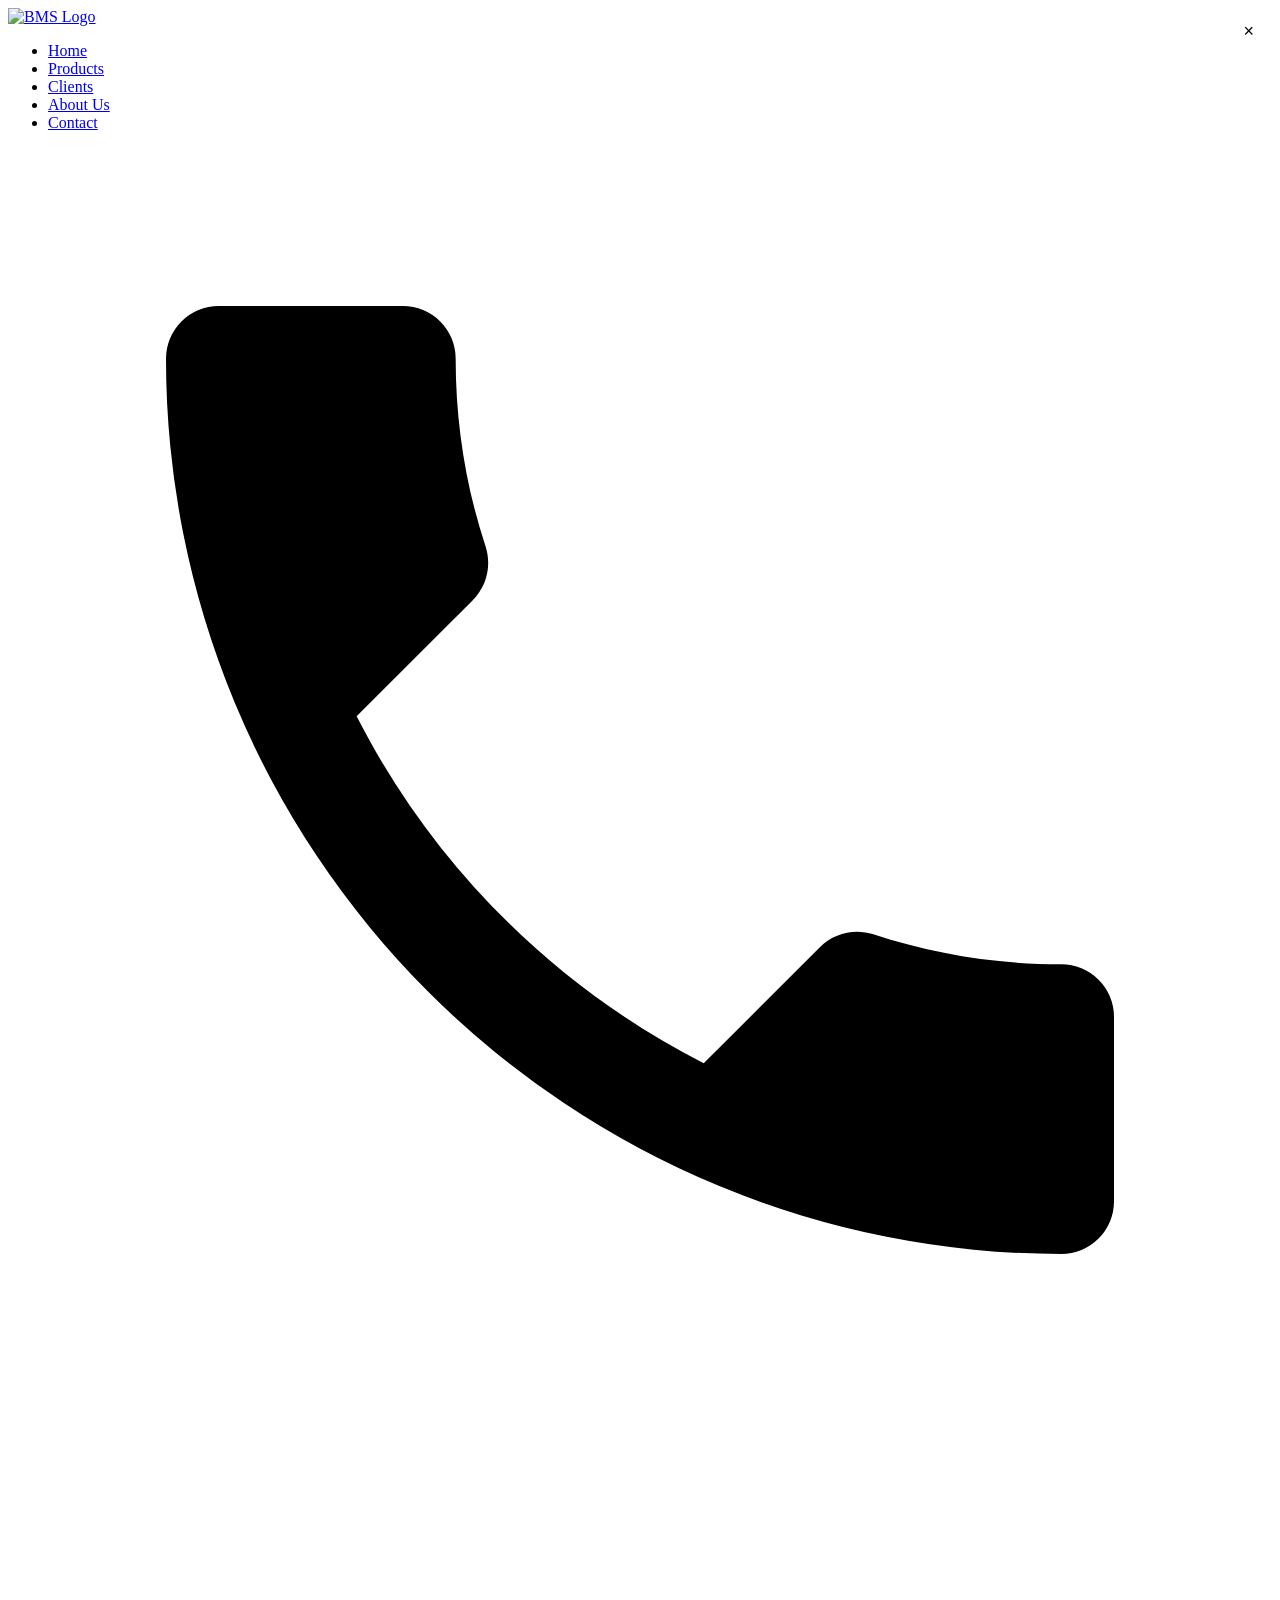
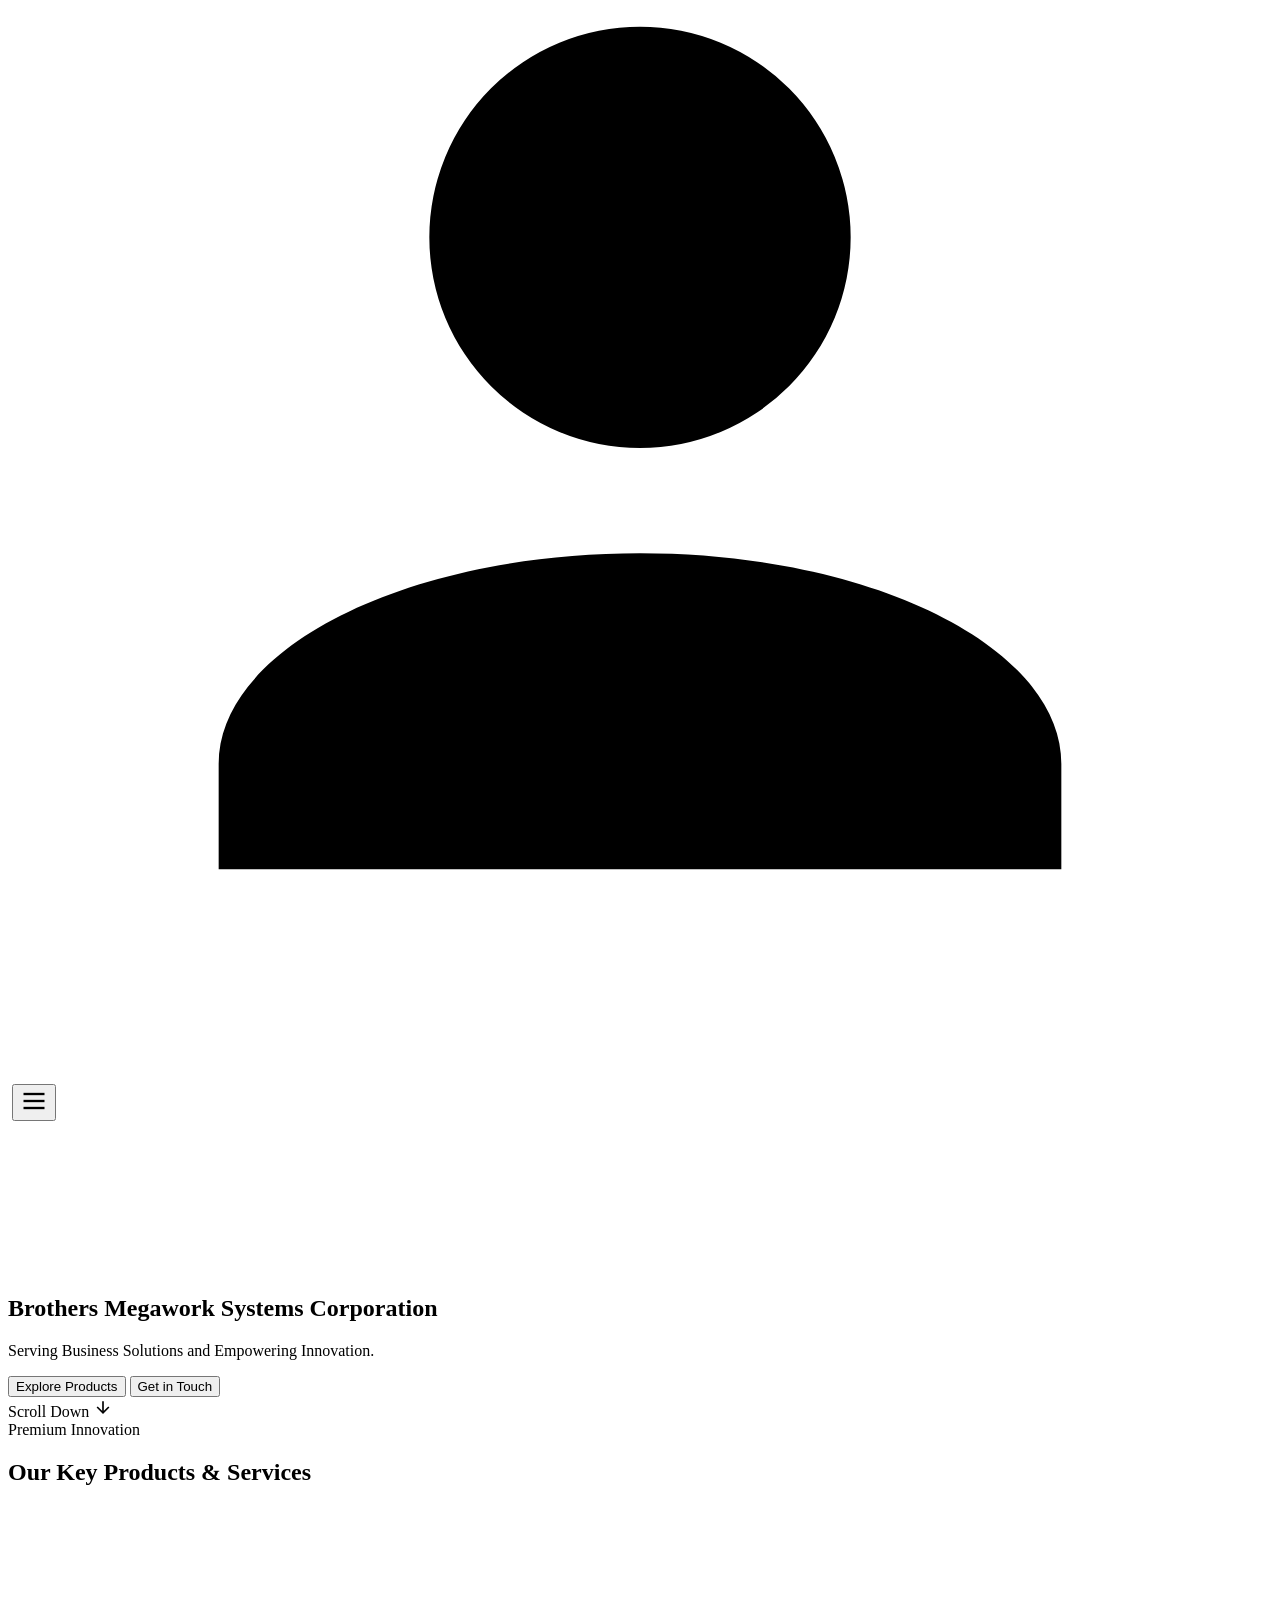
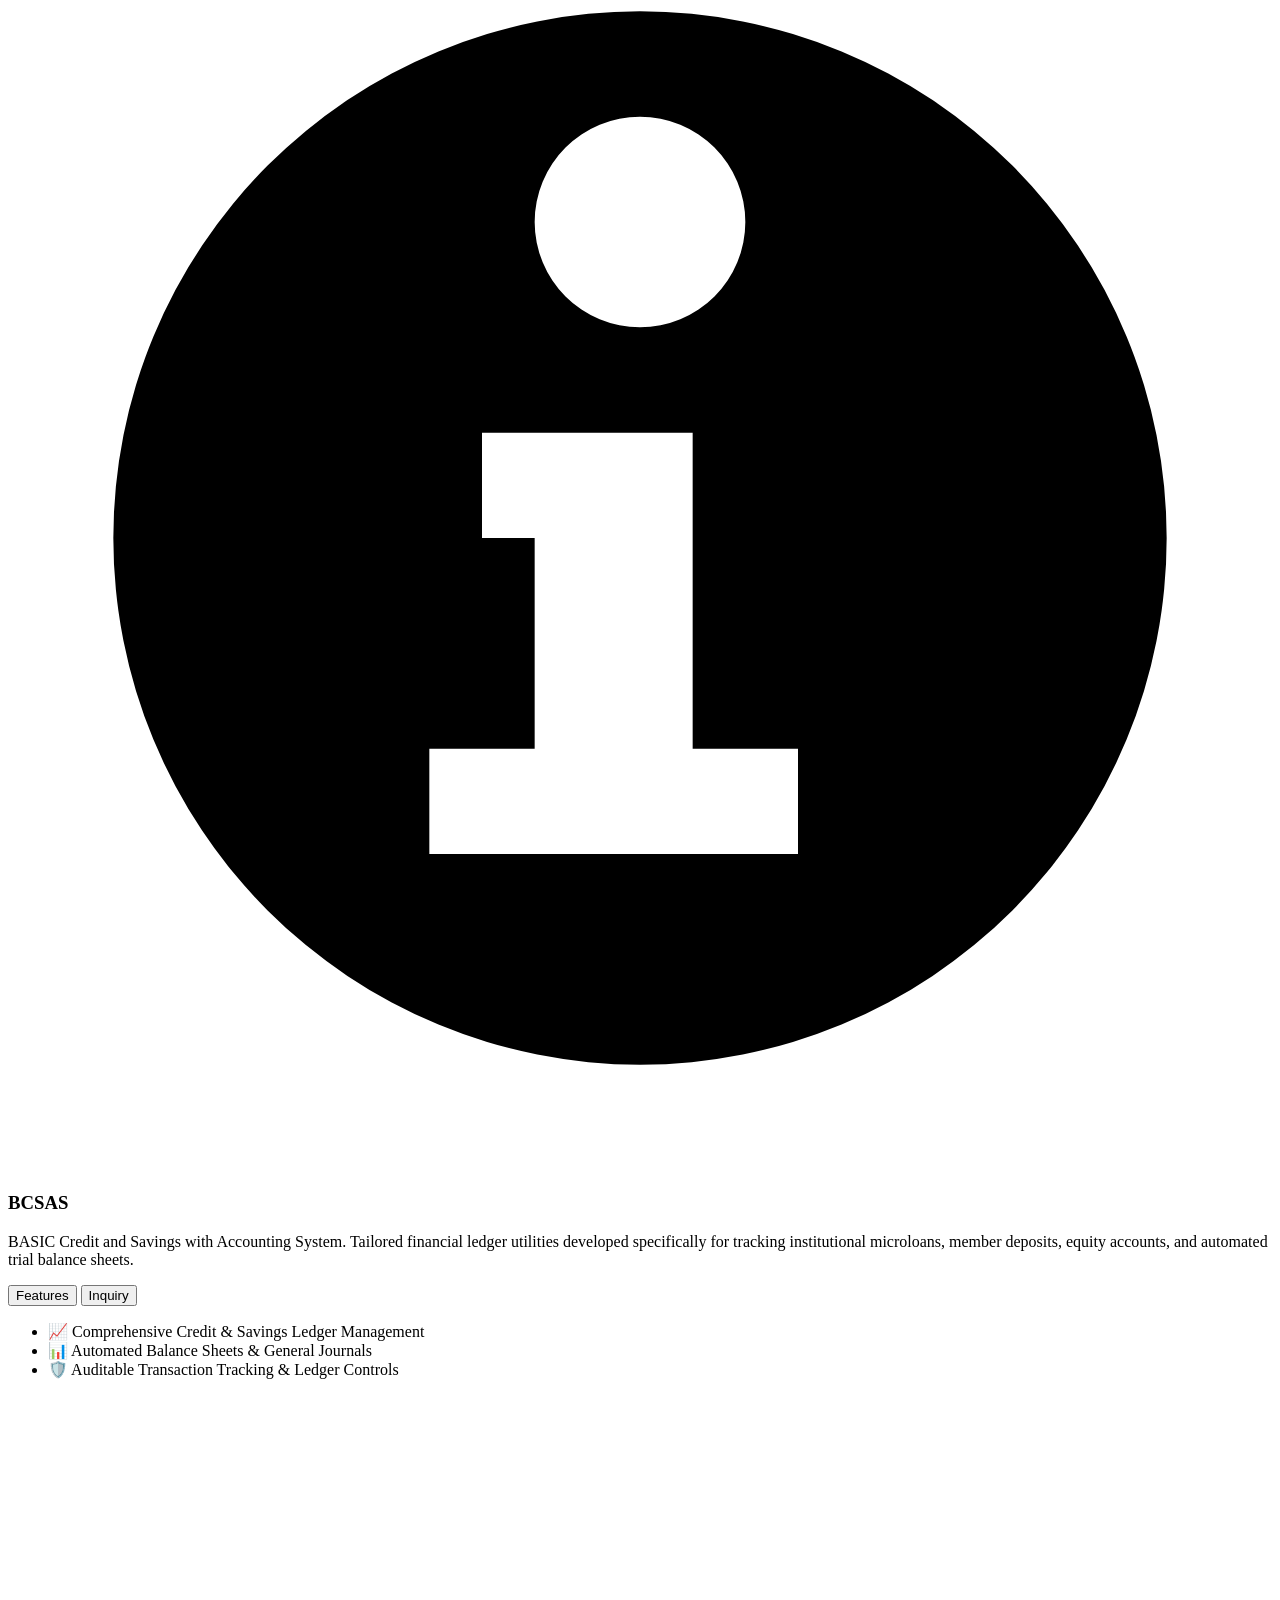
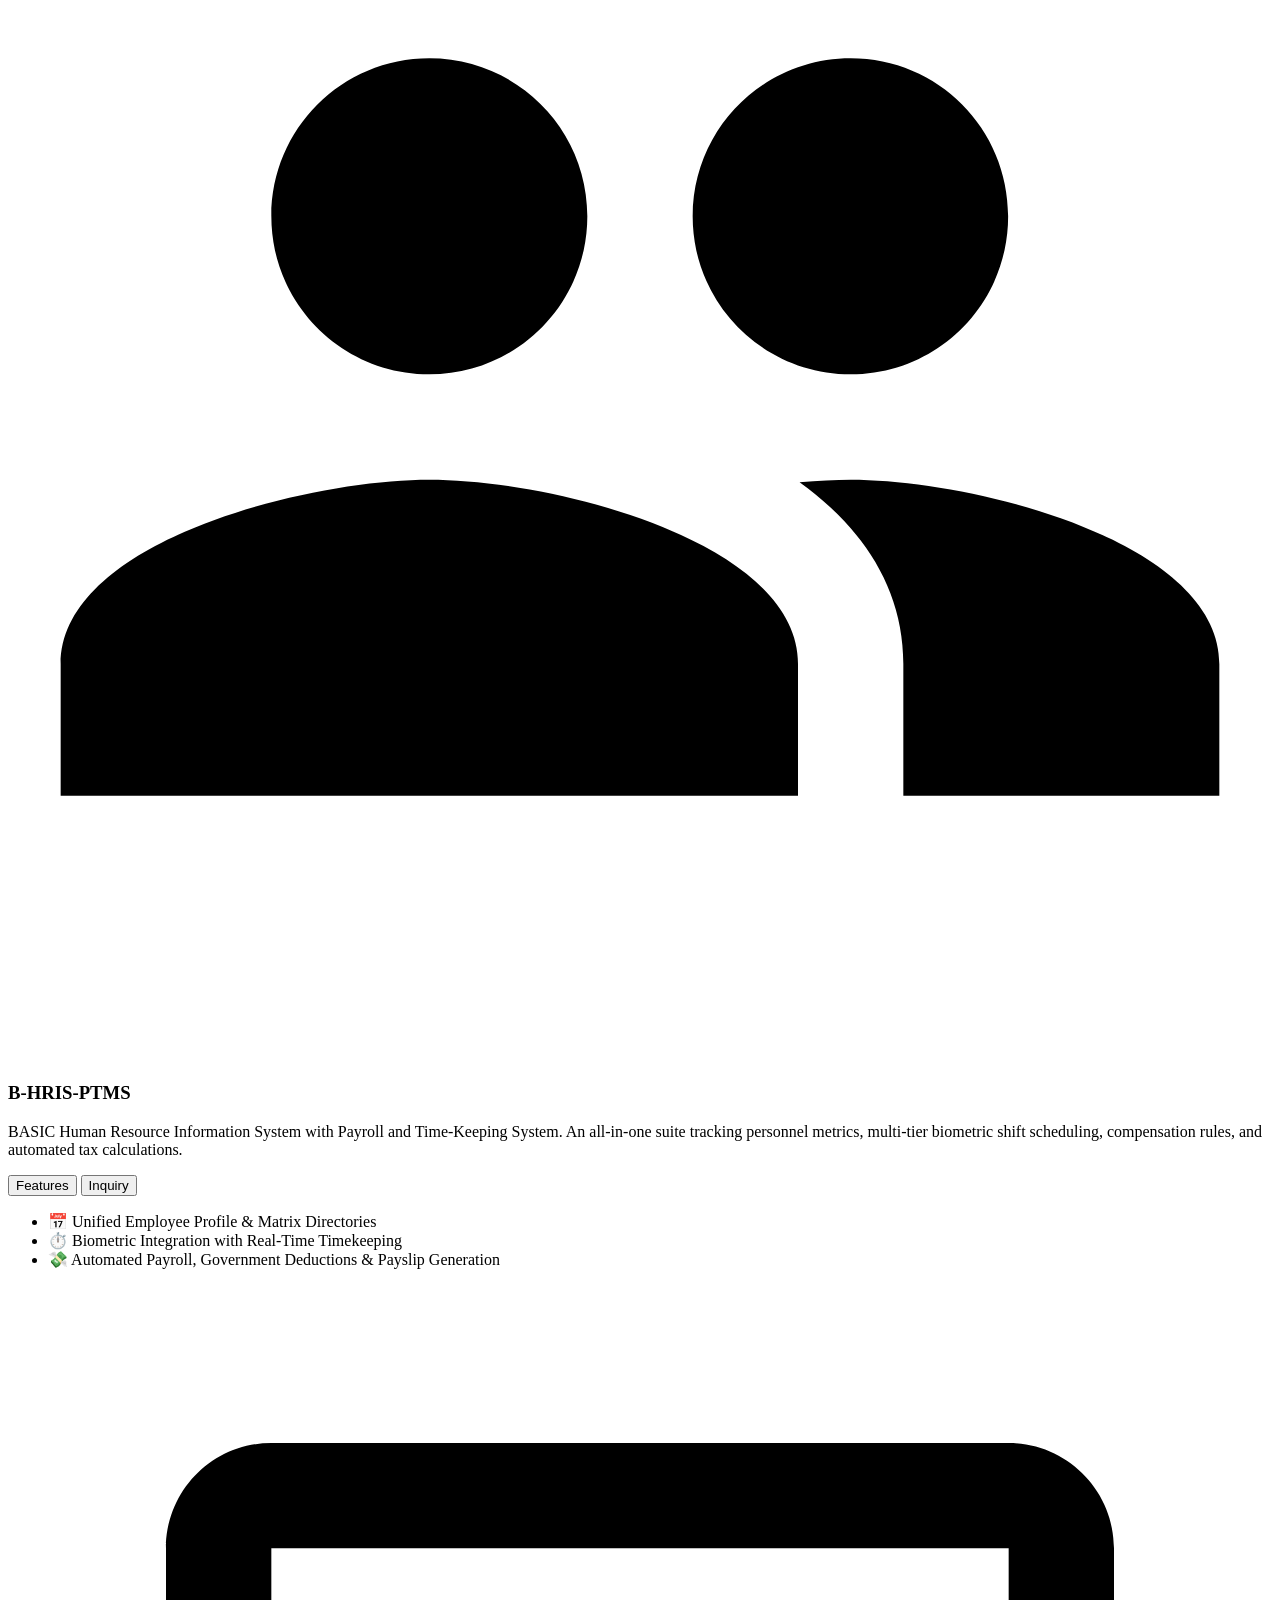
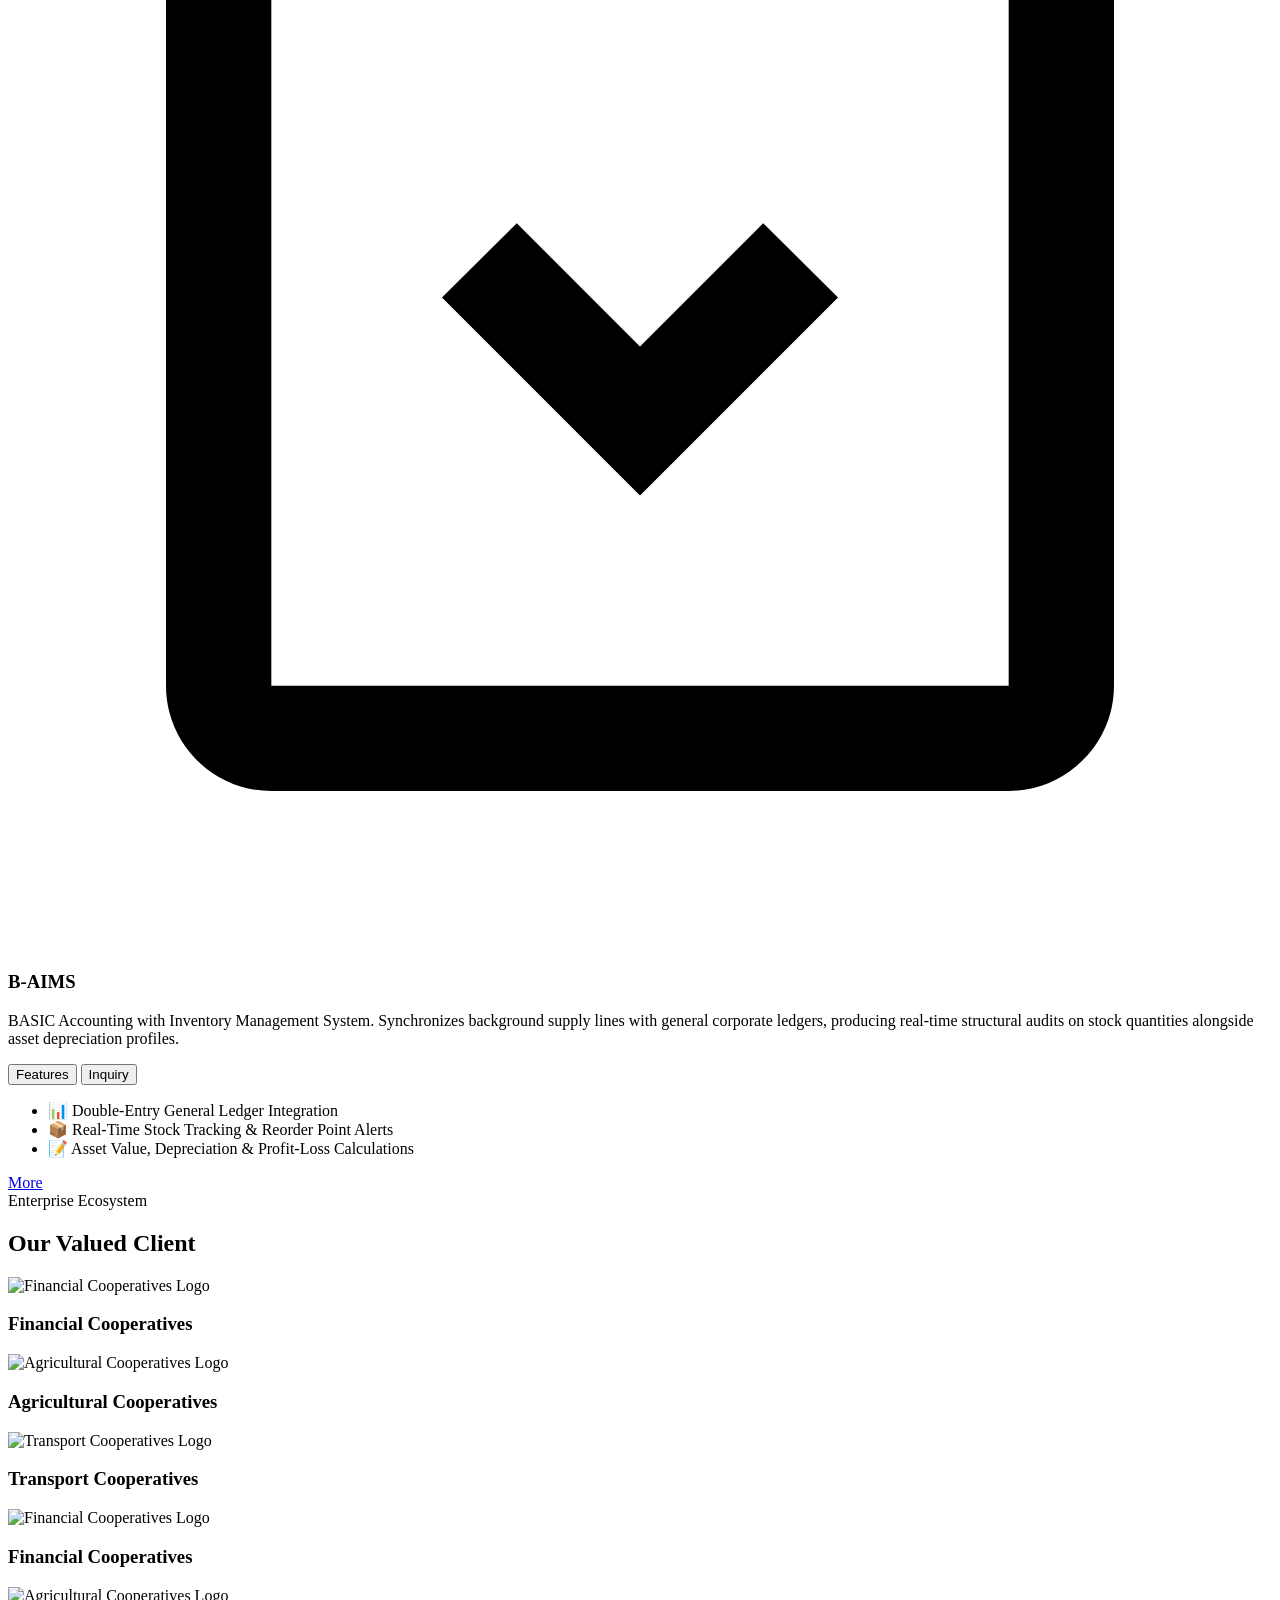
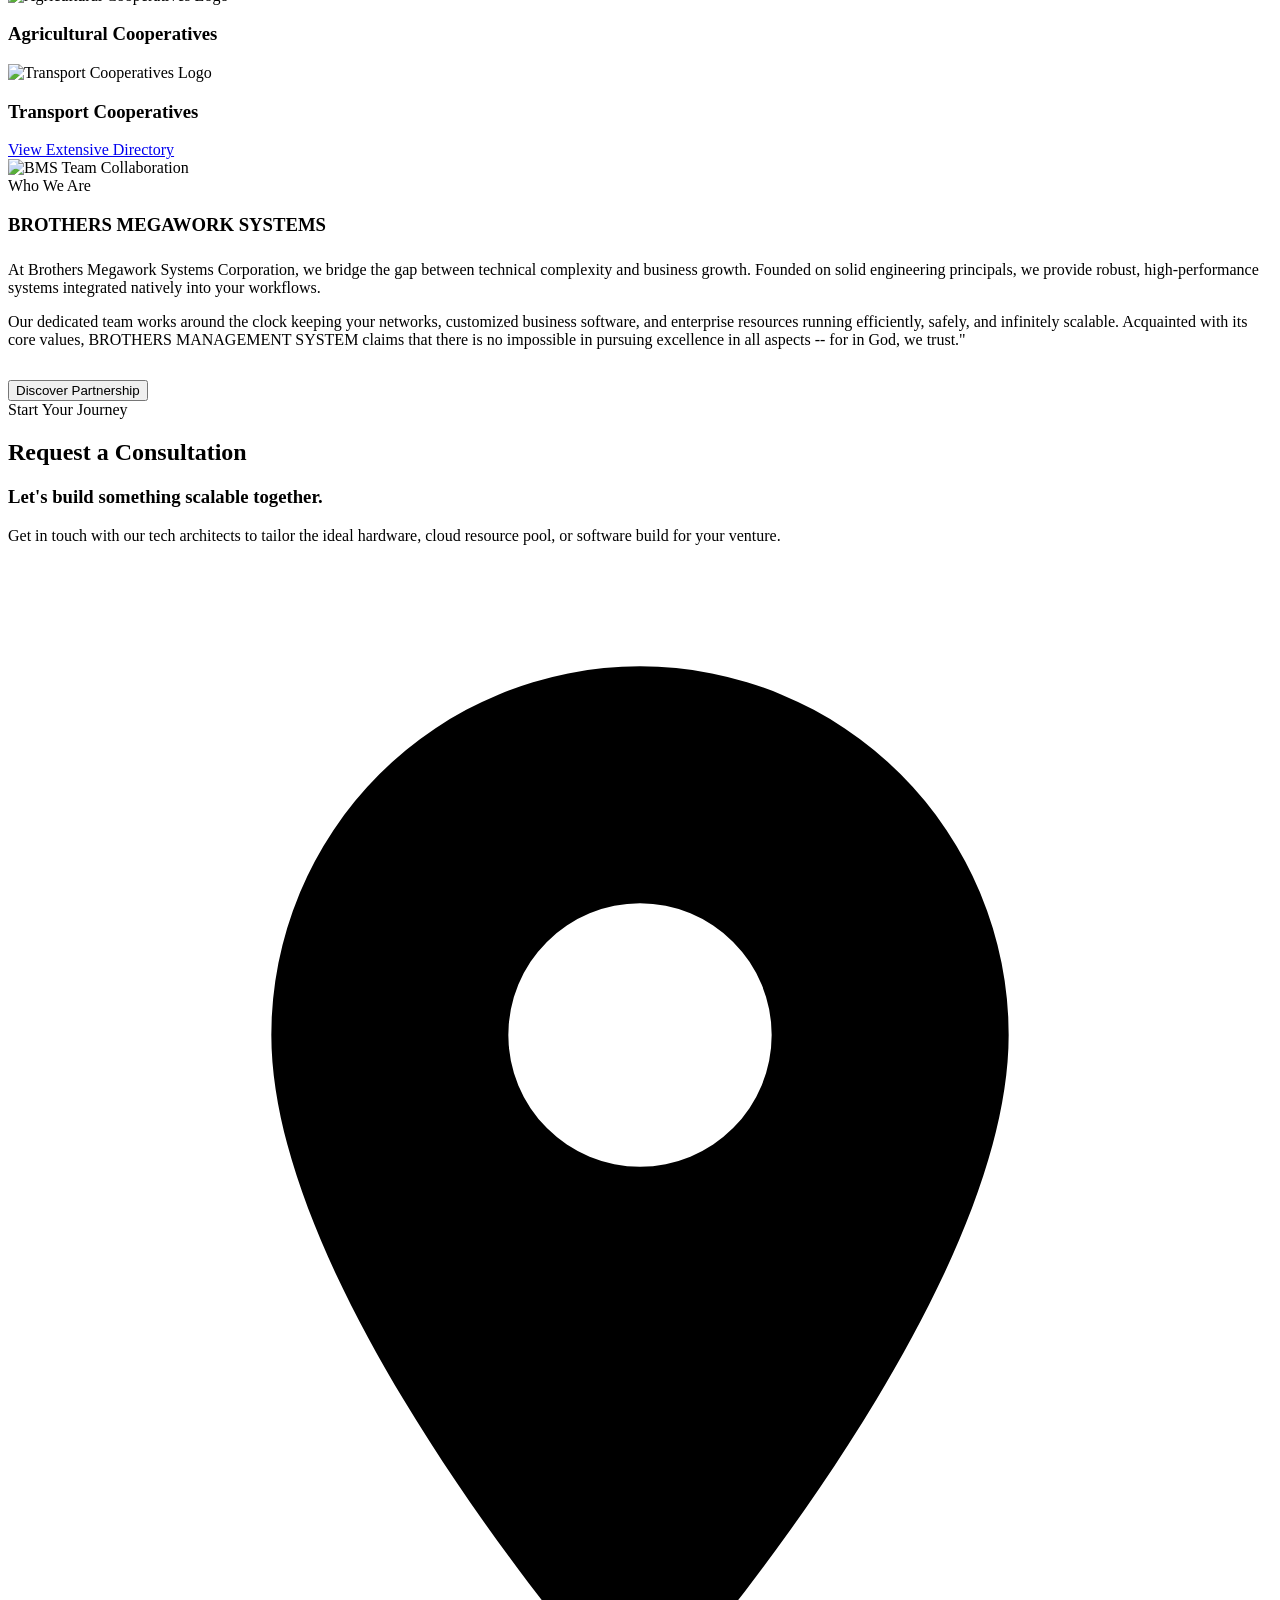
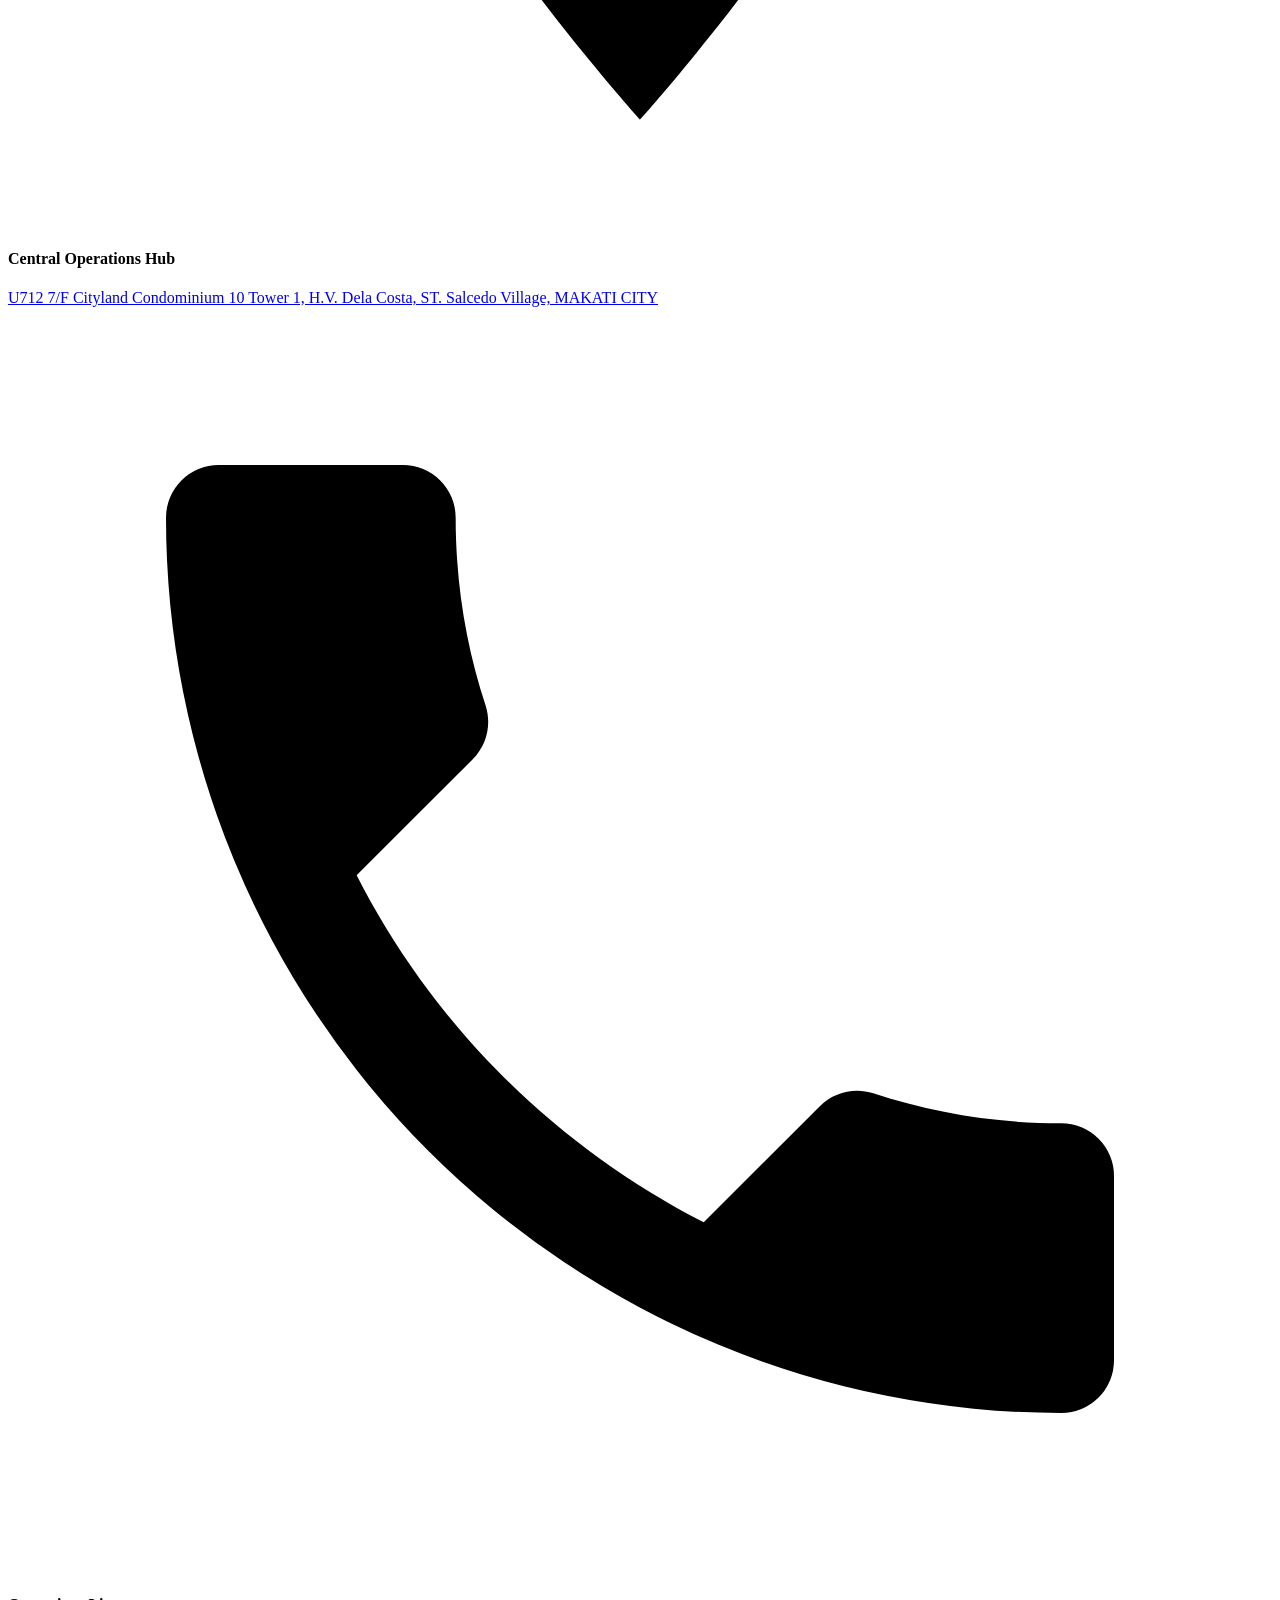
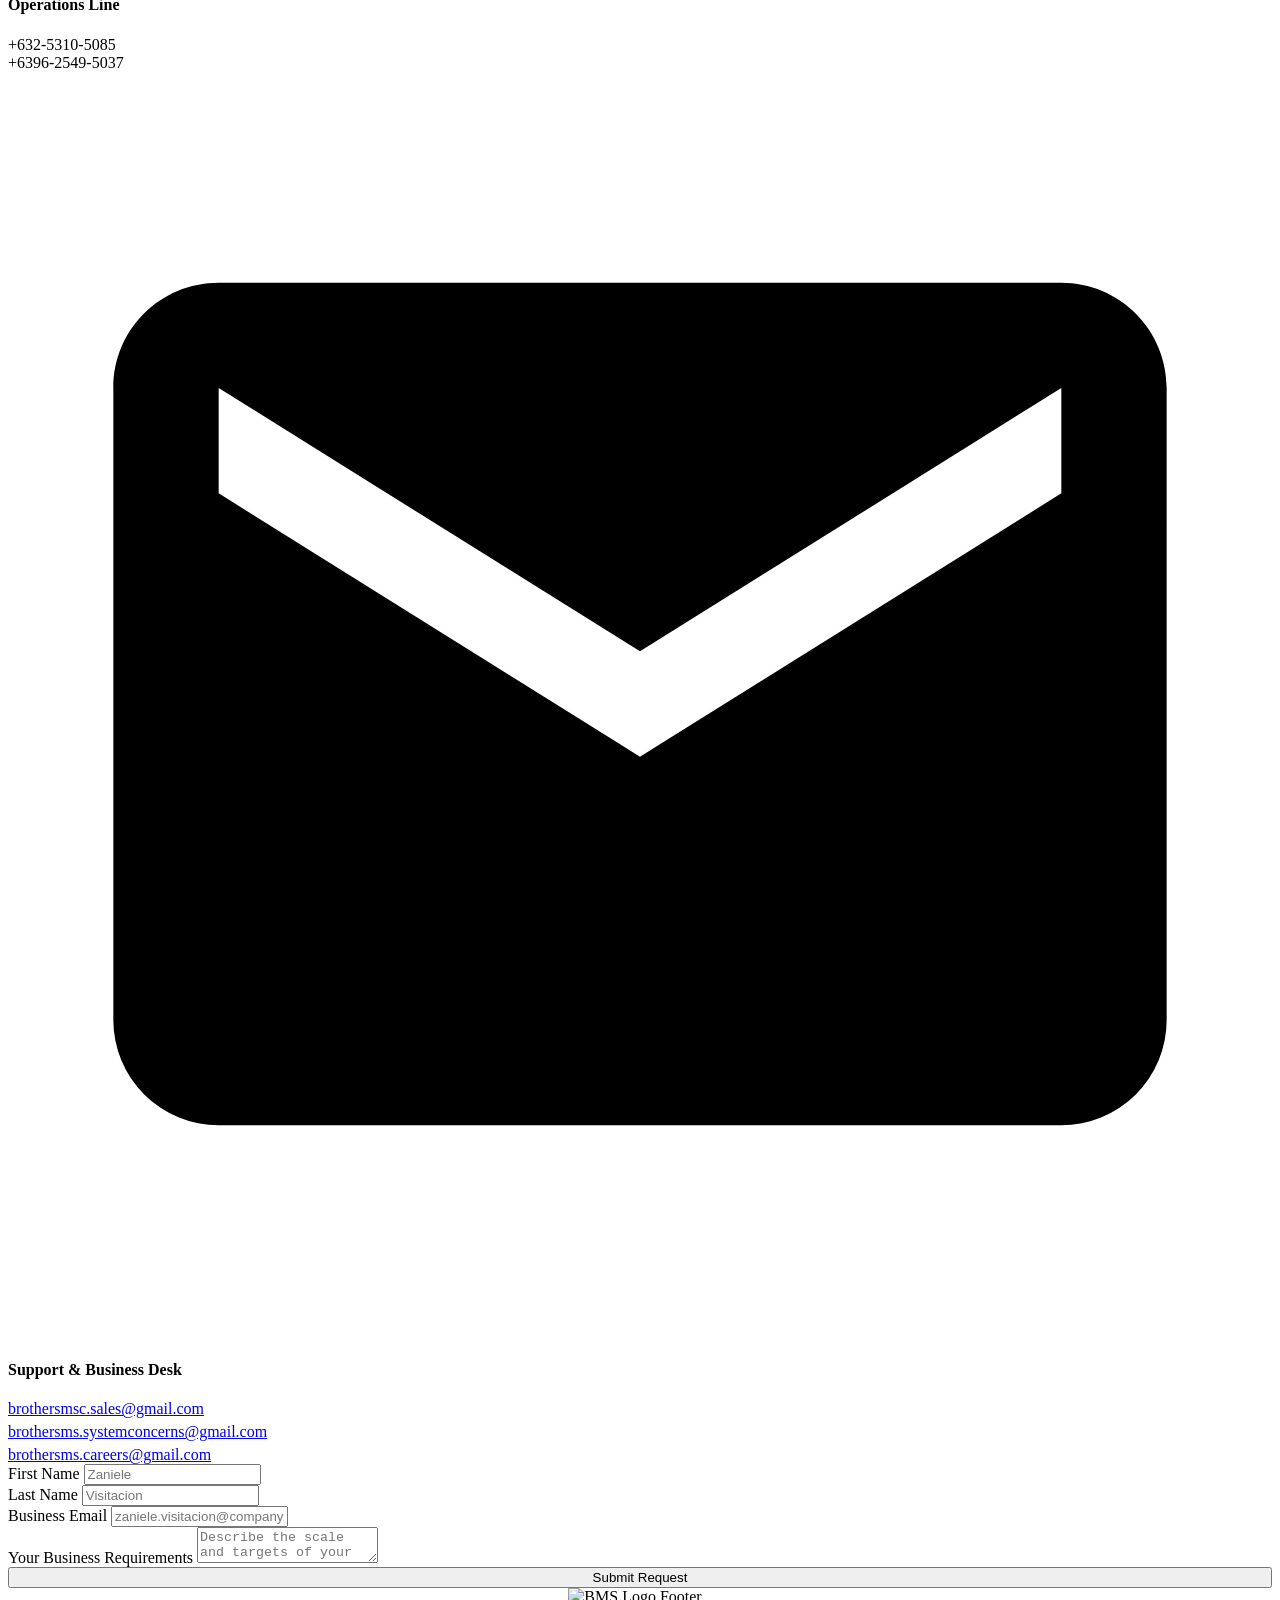
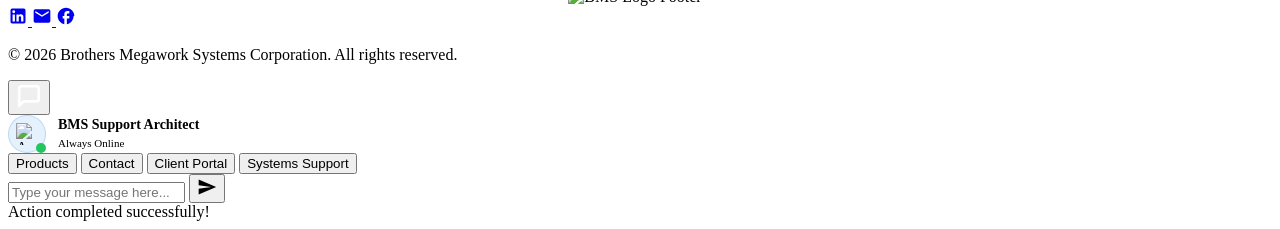
==== index.html @ 9a01f76c "Added text in about us sec\" ====
<!DOCTYPE html>
<html lang="en">
<head>
    <meta charset="UTF-8">
    <meta name="viewport" content="width=device-width, initial-scale=1.0">
    <title>My BMS</title>
   
    <!-- Website Icon -->
    <link rel="icon" type="image/png" sizes="32x32" href="img/bmslogo.png">
    <link rel="icon" type="image/png" sizes="16x16" href="img/bmslogo.png">
    <link src="img/logo.png" sizes="180x180" href="bmslogo.png">
    <link rel="shortcut icon" type="image/x-icon" href="favicon.icon">


    <!-- Google Fonts -->
    <link rel="preconnect" href="https://fonts.googleapis.com">
    <link rel="preconnect" href="https://fonts.gstatic.com" crossorigin>
    <link href="https://fonts.googleapis.com/css2?family=Montserrat:wght@400;600;800&family=Plus+Jakarta+Sans:wght@300;400;500;600;700&display=swap" rel="stylesheet">


    <!-- External Stylesheets -->
    <link rel="stylesheet" href="style.css">
    <link rel="html" href="Clients">
    
</head>
<body>


    <!-- ========================================== -->
    <!-- FRONT PAGE                                 -->
    <!-- ========================================== -->
    <header id="main-header" class="scrolled">
        <div class="nav-container">
            <a href="#home" class="nav-logo-link">
                <img src="img/logo.png" alt="BMS Logo" class="nav-left-logo">
            </a>  

            <ul class="nav-menu" id="nav-menu">
                <li class="nav-item" data-sec="home"><a href="#home">Home</a></li>
                <li class="nav-item" data-sec="products"><a href="Products">Products</a></li>
                <li class="nav-item active" data-sec="clients"><a href="Clients">Clients</a></li>
                <li class="nav-item" data-sec="about"><a href="#about">About Us</a></li>
                <li class="nav-item" data-sec="contact"><a href="#contact">Contact</a></li>
            </ul>

            <div class="nav-actions">
                <a href="#contact" class="nav-icon" id="call-action-btn" title="Call Us">
                    <svg viewBox="0 0 24 24"><path d="M6.62,10.79C8.06,13.62 10.38,15.93 13.21,17.38L15.41,15.18C15.69,14.9 16.08,14.82 16.43,14.93C17.55,15.3 18.75,15.5 20,15.5A1,1 0 0,1 21,16.5V20A1,1 0 0,1 20,21A17,17 0 0,1 3,4A1,1 0 0,1 4,3H7.5A1,1 0 0,1 8.5,4C8.5,5.25 8.7,6.45 9.07,7.57C9.18,7.92 9.1,8.31 8.82,8.59L6.62,10.79Z"/></svg>
                </a>
 
                <a href="Login" target="_self" class="nav-icon" id="profile-action-btn" title="Client Portal">
                    <svg viewBox="0 0 24 24">
                        <path d="M12,4A4,4 0 0,1 16,8A4,4 0 0,1 12,12A4,4 0 0,1 8,8A4,4 0 0,1 12,4M12,14C16.42,14 20,15.79 20,18V20H4V18C4,15.79 7.58,14 12,14Z"/>
                    </svg>
                </a>
                <button class="nav-icon" id="theme-toggle-btn" title="Toggle Light/Dark Mode" style="background:none; border:none; padding:0;">
                    <svg viewBox="0 0 24 24" class="theme-icon-dark" style="display: block;">
                        <path d="M12,18C11.11,18 10.26,17.8 9.5,17.45C11.56,16.5 13,14.42 13,12C13,9.58 11.56,7.5 9.5,6.55C10.26,6.2 11.11,6 12,6A6,6 0 0,1 18,12A6,6 0 0,1 12,18M20,8.69V4H15.31L12,0.69L8.69,4H4V8.69L0.69,12L4,15.31V20H8.69L12,23.31L15.31,20H20V15.31L23.31,12L20,8.69Z" />
                    </svg>
                </button>
                <button class="menu-toggle" id="menu-toggle" aria-label="Toggle Navigation">
                    <svg width="28" height="28" viewBox="0 0 24 24" fill="none" stroke="currentColor" stroke-width="2">
                        <line x1="3" y1="12" x2="21" y2="12"></line>
                        <line x1="3" y1="6" x2="21" y2="6"></line>
                        <line x1="3" y1="18" x2="21" y2="18"></line>
                    </svg>
                </button>
            </div>
        </div>
    </header>


    <section class="hero-section" id="home">
        <video autoplay loop muted playsinline class="bg-video">
            <source src="img/bgfile1.mp4" type="video/mp4">
        </video>


        <div class="hero-content">
            <div class="hero-logo-container">
                <img src="img/bmsclogo.png" alt="Brothers Megawork Systems Corporation Logo" class="hero-logo-img" onerror="this.style.display='none'">
            </div>


            <h1 class="hero-title">Brothers Megawork Systems Corporation</h1>
            <p class="hero-subtitle">Serving Business Solutions and Empowering Innovation.</p>


            <div class="hero-buttons">
                <button class="btn btn-primary" onclick="scrollToSec('products')">Explore Products</button>
                <button class="btn btn-outline" onclick="scrollToSec('contact')">Get in Touch</button>
            </div>
   
        </div>


        <div class="scroll-down" onclick="scrollToSec('products')">
            <span>Scroll Down</span>
            <svg width="20" height="20" viewBox="0 0 24 24" fill="none" stroke="currentColor" stroke-width="2">
                <line x1="12" y1="5" x2="12" y2="19"></line>
                <polyline points="19 12 12 19 5 12"></polyline>
            </svg>
        </div>
    </section>


    <!-- ========================================== -->
    <!-- PRODUCTS SECTION                           -->
    <!-- ========================================== -->
    <section id="products" class="section-container">
       
        <div class="section-header">
            <span class="section-tag">Premium Innovation</span>
            <h2 class="section-title">Our Key Products & Services</h2>
            <div class="section-divider"></div>


        <div class="products-grid">
           
            <div class="product-card" data-product="BCSAS">
                <div class="product-icon">
                    <svg viewBox="0 0 24 24" fill="currentColor">
                        <path d="M12,2A10,10 0 0,0 2,12A10,10 0 0,0 12,22A10,10 0 0,0 22,12A10,10 0 0,0 12,2M12,4A2,2 0 0,1 14,6A2,2 0 0,1 12,8A2,2 0 0,1 10,6A2,2 0 0,1 12,4M12,18H8V16H10V12H9V10H13V16H15V18H12Z"/>
                    </svg>
                </div>


                <h3 class="product-name">BCSAS</h3>
                <p class="product-desc">BASIC Credit and Savings with Accounting System. Tailored financial ledger utilities developed specifically for tracking institutional microloans, member deposits, equity accounts, and automated trial balance sheets.</p>
               
                <div class="product-actions">
                    <button class="btn-card-action btn-features">Features</button>
                    <button class="btn-card-action btn-inquiry">Inquiry</button>
                </div>
                <div class="features-dropdown">
                    <ul>
                        <li>📈 Comprehensive Credit & Savings Ledger Management</li>
                        <li>📊 Automated Balance Sheets & General Journals</li>
                        <li>🛡️ Auditable Transaction Tracking & Ledger Controls</li>
                    </ul>
                </div>
            </div>


            <div class="product-card" data-product="B-HRIS-PTMS">
                <div class="product-icon">
                    <svg viewBox="0 0 24 24" fill="currentColor">
                        <path d="M16 11c1.66 0 2.99-1.34 2.99-3S17.66 5 16 5s-3 1.34-3 3 1.34 3 3 3zm-8 0c1.66 0 3-1.34 3-3S9.66 5 8 5 5 6.34 5 8s1.34 3 3 3zm0 2c-2.33 0-7 1.17-7 3.5V19h14v-2.5c0-2.33-4.67-3.5-7-3.5zm8 0c-.29 0-.62.02-.97.05 1.16.84 1.97 1.97 1.97 3.45V19h6v-2.5c0-2.33-4.67-3.5-7-3.5z"/>
                    </svg>
                </div>
                <h3 class="product-name">B-HRIS-PTMS</h3>
                <p class="product-desc">BASIC Human Resource Information System with Payroll and Time-Keeping System. An all-in-one suite tracking personnel metrics, multi-tier biometric shift scheduling, compensation rules, and automated tax calculations.</p>
               
                <div class="product-actions">
                    <button class="btn-card-action btn-features">Features</button>
                    <button class="btn-card-action btn-inquiry">Inquiry</button>
                </div>
                <div class="features-dropdown">
                    <ul>
                        <li>📅 Unified Employee Profile & Matrix Directories</li>
                        <li>⏱️ Biometric Integration with Real-Time Timekeeping</li>
                        <li>💸 Automated Payroll, Government Deductions & Payslip Generation</li>
                    </ul>
                </div>
            </div>


            <div class="product-card" data-product="B-AIMS">
                <div class="product-icon">
                    <svg viewBox="0 0 24 24" fill="currentColor">
                        <path d="M12,15.39L8.24,11.63L9.66,10.22L12,12.56L14.34,10.22L15.76,11.63L12,15.39M19,3H5C3.89,3 3,3.9 3,5V19C3,20.1 3.89,21 5,21H19C20.1,21 21,20.1 21,19V5C21,3.9 20.1,3 19,3M19,19H5V5H19V19Z"/>
                    </svg>
                </div>
                <h3 class="product-name">B-AIMS</h3>
                <p class="product-desc">BASIC Accounting with Inventory Management System. Synchronizes background supply lines with general corporate ledgers, producing real-time structural audits on stock quantities alongside asset depreciation profiles.</p>
               
                <div class="product-actions">
                    <button class="btn-card-action btn-features">Features</button>
                    <button class="btn-card-action btn-inquiry">Inquiry</button>
                </div>
                <div class="features-dropdown">
                    <ul>
                        <li>📊 Double-Entry General Ledger Integration</li>
                        <li>📦 Real-Time Stock Tracking & Reorder Point Alerts</li>
                        <li>📝 Asset Value, Depreciation & Profit-Loss Calculations</li>
                    </ul>
                </div>
            </div>
        </div>
        <div class="more-container">
            <a href="Products" target="_self" class="btn-more">More</a>
        </div>
    </section>


    <!-- ========================================== -->
    <!-- CLIENT SECTION                             -->
    <!-- ========================================== -->
    <section id="clients" class="section-container">
        <div class="section-header">
            <span class="section-tag">Enterprise Ecosystem</span>
            <h2 class="section-title">Our Valued Client</h2>
            <div class="section-divider"></div>
        </div>


        <!-- The viewport container that crops the overflow -->
        <div class="client-slider-container">
            <!-- The moving track -->
            <div class="client-slider-track">
               
                <!-- ==================== SET 1: ORIGINAL LOGOS ==================== -->
                <div class="client-slide">
                    <div class="product-card" data-product="Financial Cooperatives Partner">
                        <div class="product-icon-wrapper">
   
                            <img src="img/bmslogo.png" alt="Financial Cooperatives Logo" class="client-logo">
                        </div>
                        <h3 class="product-title">Financial Cooperatives</h3>
                    </div>
                </div>


                <div class="client-slide">
                    <div class="product-card" data-product="Agricultural Cooperatives Partner">
                        <div class="product-icon-wrapper">

                            <img src="Clients/img/client1.png" alt="Agricultural Cooperatives Logo" class="client-logo">
                        </div>
                        <h3 class="product-title">Agricultural Cooperatives</h3>
                    </div>
                </div>


                <div class="client-slide">
                    <div class="product-card" data-product="Transport Cooperatives Partner">
                        <div class="product-icon-wrapper">
  
                            <img src="Clients/img/client1.png" alt="Transport Cooperatives Logo" class="client-logo">
                        </div>
                        <h3 class="product-title">Transport Cooperatives</h3>
                    </div>
                </div>

                <!-- ==================== SET 2: DUPLICATED LOGOS FOR SEAMLESS LOOP ==================== -->
                <div class="client-slide">
                    <div class="product-card" data-product="Financial Cooperatives Partner">
                        <div class="product-icon-wrapper">
                            <img src="Clients/img/client1.png" alt="Financial Cooperatives Logo" class="client-logo">
                        </div>
                        <h3 class="product-title">Financial Cooperatives</h3>
                    </div>
                </div>

                <div class="client-slide">
                    <div class="product-card" data-product="Agricultural Cooperatives Partner">
                        <div class="product-icon-wrapper">
                            <img src="Clients/img/client1.png" alt="Agricultural Cooperatives Logo" class="client-logo">
                        </div>
                        <h3 class="product-title">Agricultural Cooperatives</h3>
                    </div>
                </div>

                <div class="client-slide">
                    <div class="product-card" data-product="Transport Cooperatives Partner">
                        <div class="product-icon-wrapper">
                            <img src="Clients/img/client1.png" alt="Transport Cooperatives Logo" class="client-logo">
                        </div>
                        <h3 class="product-title">Transport Cooperatives</h3>
                    </div>
                </div>


            </div>
        </div>


        <div class="more-container">
            <a href="Clients" target="_self" class="btn-more">View Extensive Directory</a>
        </div>
    </section>


    <!-- ========================================== -->
    <!-- ABOUT SECTION                              -->
    <!-- ========================================== -->
    <section id="about" class="contact-section">
        <div class="section-container">
            <div class="about-split">
                <div class="about-image-container">
                    <img class="about-image" src="img/about1.jpg" alt="BMS Team Collaboration">
                    <div class="about-image-overlay"></div>
                </div>


                <div class="about-text">
                    <span class="section-tag">Who We Are</span>
                    <h3 class="section-title">BROTHERS MEGAWORK SYSTEMS</h3>
                    <div class="section-divider" style="margin: 15px 0 25px 0;"></div>
                    <p>At <span class="highlight-accent">Brothers Megawork Systems Corporation</span>, we bridge the gap between technical complexity and business growth. Founded on solid engineering principals, we provide robust, high-performance systems integrated natively into your workflows.</p>
                    <p>Our dedicated team works around the clock keeping your networks, customized business software, and enterprise resources running efficiently, safely, and infinitely scalable. Acquainted with its core values, BROTHERS MANAGEMENT SYSTEM claims that there is no impossible in pursuing excellence in all aspects -- for in God, we trust."</p>
                    <button class="btn btn-primary" onclick="scrollToSec('contact')" style="margin-top: 15px;">Discover Partnership</button>
                </div>
            </div>
 
    </section>


    <!-- ========================================== -->
    <!-- INQUIRY SECTION                            -->
    <!-- ========================================== -->
    <section id="contact" class="section-container">
        <div class="section-header">
            <span class="section-tag">Start Your Journey</span>
            <h2 class="section-title">Request a Consultation</h2>
            <div class="section-divider"></div>
        </div>


        <div class="contact-grid">
            <div class="contact-info-block">
                <h3>Let's build something scalable together.</h3>
                <p style="color: var(--text-gray);">Get in touch with our tech architects to tailor the ideal hardware, cloud resource pool, or software build for your venture.</p>


                <div class="contact-item">
                    <div class="contact-circle">
                        <svg viewBox="0 0 24 24" fill="currentColor">
                            <path d="M12,11.5A2.5,2.5 0 0,1 9.5,9A2.5,2.5 0 0,1 12,6.5A2.5,2.5 0 0,1 14.5,9A2.5,2.5 0 0,1 14.5,9A2.5,2.5 0 0,1 12,11.5M12,2A7,7 0 0,0 5,9C5,14.25 12,22 12,22C12,22 19,14.25 19,9A7,7 0 0,0 12,2Z"/>
                        </svg>
                    </div>
                    <div class="contact-detail">
                        <h4>Central Operations Hub</h4>
                        <a href="https://www.google.com/maps/place/Cityland+10+Tower+1/@14.5604849,121.0145063,936m/data=!3m1!1e3!4m6!3m5!1s0x3397c9096ec55555:0xaf0d621b7e9c77c1!8m2!3d14.5604797!4d121.0170866!16s%2Fg%2F11c70chjcq?authuser=0&entry=ttu&g_ep=EgoyMDI2MDYyOS4wIKXMDSoASAFQAw%3D%3D"
                        target="_blank"
                        title="BMS Pin Location">
                        U712 7/F Cityland Condominium 10 Tower 1, H.V. Dela Costa, ST. Salcedo Village, MAKATI CITY
                        </a>
                    </div>
                </div>


                <div class="contact-item">
                    <div class="contact-circle">
                        <svg viewBox="0 0 24 24" fill="currentColor">
                            <path d="M6.62,10.79C8.06,13.62 10.38,15.93 13.21,17.38L15.41,15.18C15.69,14.9 16.08,14.82 16.43,14.93C17.55,15.3 18.75,15.5 20,15.5A1,1 0 0,1 21,16.5V20A1,1 0 0,1 20,21A17,17 0 0,1 3,4A1,1 0 0,1 4,3H7.5A1,1 0 0,1 8.5,4C8.5,5.25 8.7,6.45 9.07,7.57C9.18,7.92 9.1,8.31 8.82,8.59L6.62,10.79Z"/>
                    </svg>
                </div>
                    <div class="contact-detail">
                        <h4>Operations Line</h4>
                        <a title="Call BMS Operations Line">+632-5310-5085</a>
                        <br>
                        <a title="Call BMS Operations Line">+6396-2549-5037</a>
                    </div>
                </div>


                <div class="contact-item">
                    <div class="contact-circle">
                        <svg viewBox="0 0 24 24" fill="currentColor">
                            <path d="M20,4H4C2.89,4 2,4.89 2,6V18A2,2 0 0,0 4,20H20A2,2 0 0,0 22,18V6C22,4.89 21.1,4 20,4M20,8L12,13L4,8V6L12,11L20,6V8Z"/>
                        </svg>
                    </div>
   
                    <div class="contact-detail">
                        <h4>Support & Business Desk</h4>
                        <a href="#" id="smart-email-link" title="Contact Business Desk">
                            brothersmsc.sales@gmail.com
                        </a>
                        <br>
                        <a href="mailto:brothersms.systemconcerns@gmail.com?subject=BMS System Concern Support Inquiry" id="smart-system-email-link" title="Contact Systems Support" style="display: inline-block; margin-top: 5px;">
                            brothersms.systemconcerns@gmail.com
                        </a>
                        <br>
                        <a href="mailto:brothersms.careers@gmail.com?subject=BMS Careers Inquiry" id="smart-system-email-link" title="Contact Careers" style="display: inline-block; margin-top: 5px;">
                            brothersms.careers@gmail.com
                        </a>
                    </div>
                </div>
            </div>

            
            <form class="contact-form" id="consultationForm">
                <input type="hidden" name="access_key" value="6419c4e1-ef7b-4db0-97b8-5edbc9098ef1">
                <input type="hidden" name="subject" value="BMS Website - Enterprise Consultation Request">
                <input type="hidden" name="from_name" value="BMS Web Portal">
                
                <input type="checkbox" name="botcheck" class="hidden" style="display: none;">
            
                <div class="form-row">
                    <div>
                        <label class="form-label" for="firstName">First Name</label>
                        <input type="text" id="firstName" name="first_name" class="form-input" placeholder="Zaniele" required>
                    </div>
                    <div>
                        <label class="form-label" for="lastName">Last Name</label>
                        <input type="text" id="lastName" name="last_name" class="form-input" placeholder="Visitacion" required>
                    </div>
                </div>
            
                <div class="form-group">
                    <label class="form-label" for="email">Business Email</label>
                    <input type="email" id="email" name="email" class="form-input" placeholder="zaniele.visitacion@company.com" required>
                </div>
            
                <div class="form-group">
                    <label class="form-label" for="message">Your Business Requirements</label>
                    <textarea id="message" name="message" class="form-textarea" placeholder="Describe the scale and targets of your tech request..." required></textarea>
                </div>
            
                <button type="submit" class="btn btn-primary" style="width: 100%;">Submit Request</button>
            </form>
        </div>
    </section>


    <!-- ========================================== -->
    <!-- FOOTER SECTION                             -->
    <!-- ========================================== -->
    <footer>
        <div class="footer-logo-block">
            <div class="nav-logo-group" style="display: flex; justify-content: center; align-items: center; gap: 10px;">
                <img src="img/bmsclogo.png" alt="BMS Logo Footer" style="max-height: 40px; width: auto;">
                <div class="nav-brand-text"></div>
            </div>
        </div>


        <div class="footer-socials">
            <a href="https://ph.linkedin.com/in/marjorie-orillano-0356aaa2" target="_blank" class="social-icon" title="LinkedIn">
                <svg width="20" height="20" fill="currentColor" viewBox="0 0 24 24"><path d="M19 3a2 2 0 0 1 2 2v14a2 2 0 0 1-2 2H5a2 2 0 0 1-2-2V5a2 2 0 0 1 2-2h14m-.5 15.5v-5.3a3.26 3.26 0 0 0-3.26-3.26c-.85 0-1.84.52-2.32 1.3v-1.11h-2.79v8.37h2.79v-4.93c0-.77.62-1.4 1.39-1.4a1.4 1.4 0 0 1 1.4 1.4v4.93h2.79M6.88 8.56a1.68 1.68 0 0 0 1.68-1.68c0-.93-.75-1.69-1.68-1.69a1.69 1.69 0 0 0-1.69 1.69c0 .93.76 1.68 1.69 1.68m1.39 9.94v-8.37H5.5v8.37h2.77z"/></svg>
            </a>
       
            <a href="#" id="smart-footer-email-link" class="social-icon" title="Email Us">
                <svg width="20" height="20" fill="currentColor" viewBox="0 0 24 24"><path d="M20 4H4c-1.1 0-2 .9-2 2v12c0 1.1.9 2 2 2h16c1.1 0 2-.9 2-2V6c0-1.1-.9-2-2-2zm0 4l-8 5-8-5V6l8 5 8-5v2z"/></svg>
            </a>
       
            <a href="https://www.facebook.com/profile.php?id=61573913107560" target="_blank" class="social-icon" title="Facebook">
                <svg width="20" height="20" fill="currentColor" viewBox="0 0 24 24"><path d="M22 12c0-5.52-4.48-10-10-10S2 6.48 2 12c0 4.84 3.44 8.87 8 9.8V15H8v-3h2V9.5C10 7.57 11.57 6 13.5 6H16v3h-2c-.55 0-1 .45-1 1v2h3v3h-3v6.95c4.56-.93 8-4.96 8-9.75z"/></svg>
            </a>
       
        </div>


        <p class="footer-copyright">© 2026 Brothers Megawork Systems Corporation. All rights reserved.</p>
    </footer>


<!-- ========================================== -->
    <!-- CHATBOT ARCHITECTURE CONTAINER INTERFACE   -->
    <!-- ========================================== -->
    <div class="chatbot-widget-container">
        <button class="chatbot-launcher-btn" id="chatbot-launcher" title="Chat with BMS Support">
            <svg viewBox="0 0 24 24" fill="none" stroke="#ffffff" stroke-width="2.5" stroke-linecap="round" stroke-linejoin="round" style="width:26px; height:26px;">
                <path d="M21 15a2 2 0 0 1-2 2H7l-4 4V5a2 2 0 0 1 2-2h14a2 2 0 0 1 2 2z"></path>
            </svg>
        </button>

        <div class="chatbot-window" id="chatbot-window">
            <div class="chat-header">
                <div class="chat-header-info">
                    <div class="chatbot-profile-info" style="display: flex; align-items: center; gap: 12px;">
                        <div class="chatbot-avatar-indicator" style="position: relative; width: 36px; height: 36px; border-radius: 50%; background-color: rgba(0, 118, 223, 0.1); display: flex; align-items: center; justify-content: center; border: 1px solid rgba(0, 118, 223, 0.2);">
                            <img src="img/bmslogo.png" alt="Avatar" style="width:22px; height:22px; object-fit:contain;">
                            <div class="status-dot-pulse" style="position: absolute; bottom: -1px; right: -1px; width: 10px; height: 10px; background-color: #22c55e; border: 2px solid var(--bg-card); border-radius: 50%;"></div>
                        </div>
                        <div>
                            <h4 style="margin: 0; font-size: 14px; font-weight: 700; color: inherit;">BMS Support Architect</h4>
                            <span style="font-size: 11px; color: var(--text-gray);">Always Online</span>
                        </div>
                    </div>
                </div>
                <button class="chat-close-btn" id="chat-close-btn" style="background:none; border:none; color:var(--text-gray); cursor:pointer; font-size:18px; position:absolute; right:20px; top:20px;" title="Minimize Chat">×</button>
            </div>

            <div class="chat-messages-container" id="chat-messages-container">
                <!-- Handled dynamically by central sessionStorage logs inside script.js -->
            </div>

            <div class="chat-quick-replies-tray" id="chat-quick-replies-tray">
                <button class="quick-reply-btn" data-reply="Products">Products</button>
                <button class="quick-reply-btn" data-reply="Contact">Contact</button>
                <button class="quick-reply-btn" data-reply="Portal">Client Portal</button>
                <button class="quick-reply-btn" data-reply="Support">Systems Support</button>
            </div>

            <form class="chat-input-bar" id="chat-input-form">
                <input type="text" id="chat-input-field" placeholder="Type your message here..." autocomplete="off" required>
                <button type="submit" class="chat-send-submit" title="Send Message">
                    <svg viewBox="0 0 24 24" fill="currentColor" style="width:20px; height:20px;">
                        <path d="M2,21L23,12L2,3V10L17,12L2,14V21Z"/>
                    </svg>
                </button>
            </form>
        </div>
    </div>


    <div class="toast-message" id="toast">Action completed successfully!</div>
   
    <script src="script.js"></script>



</body>
</html>
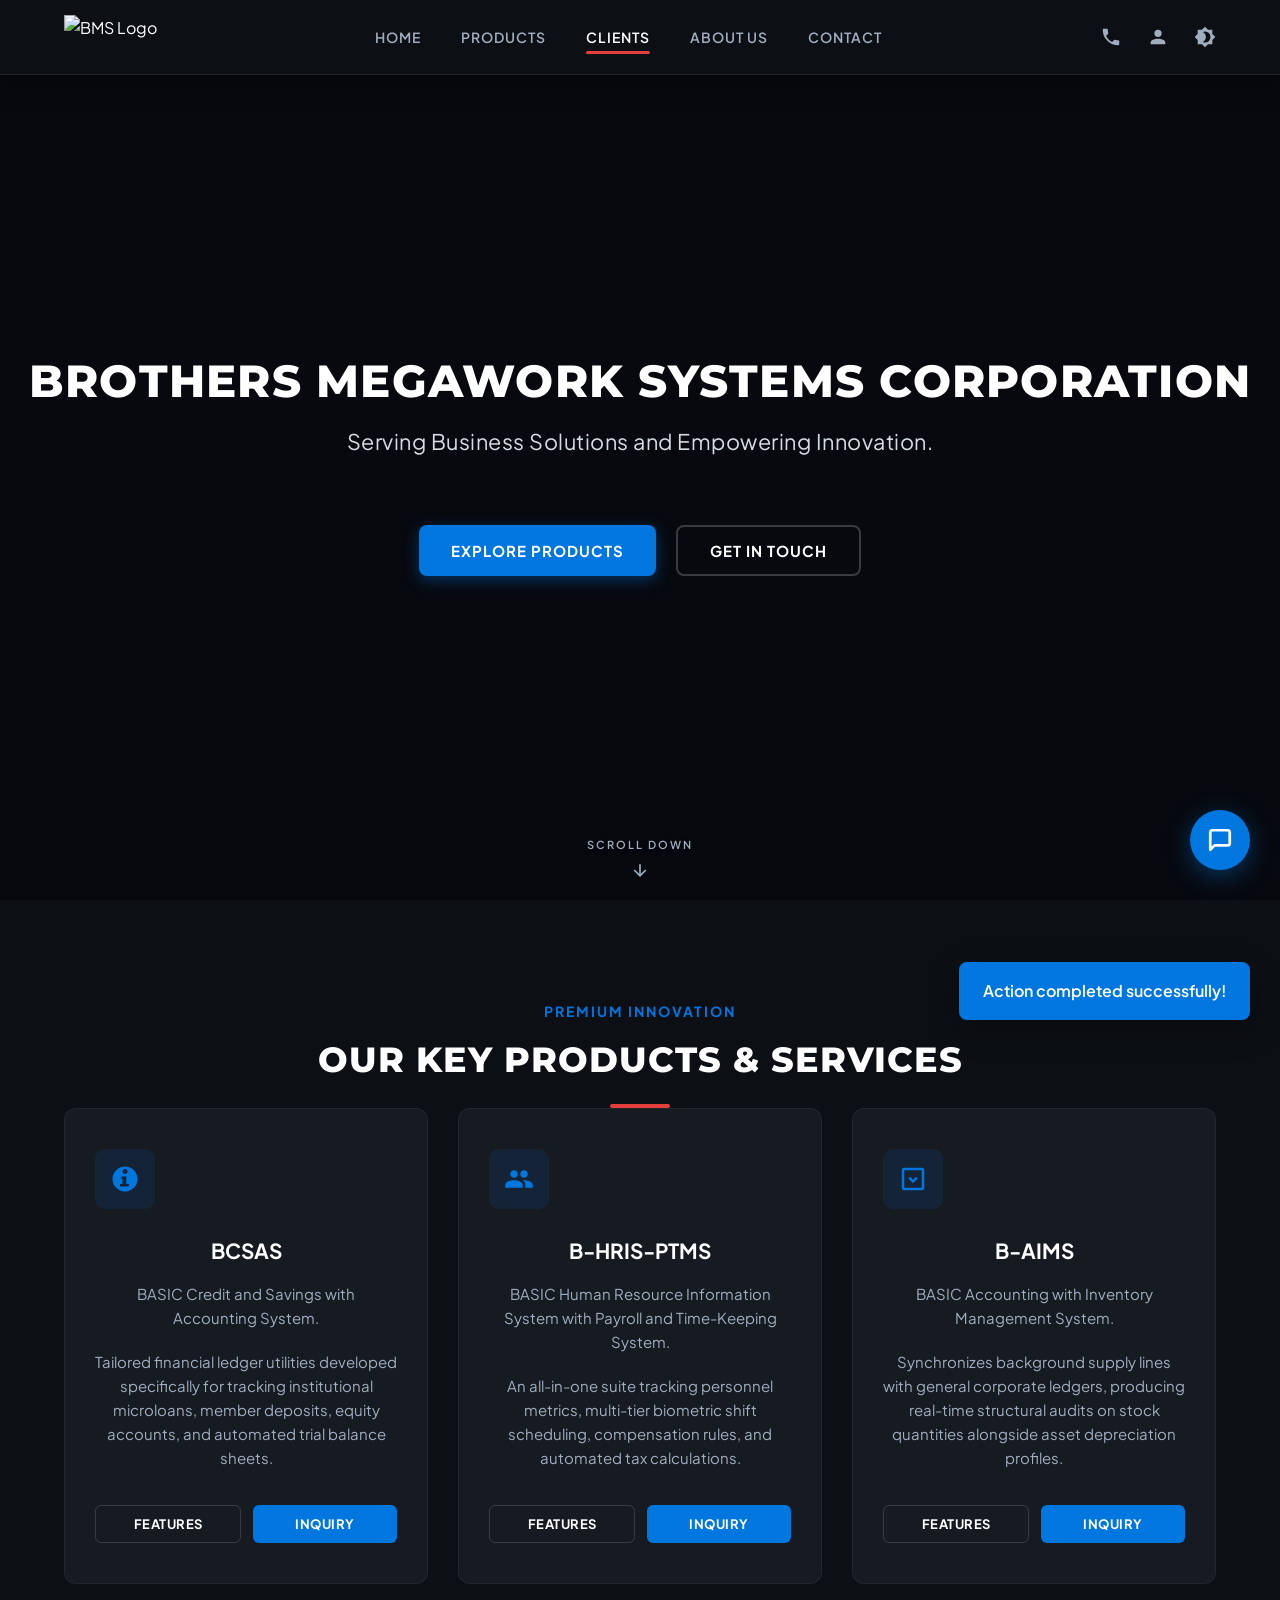
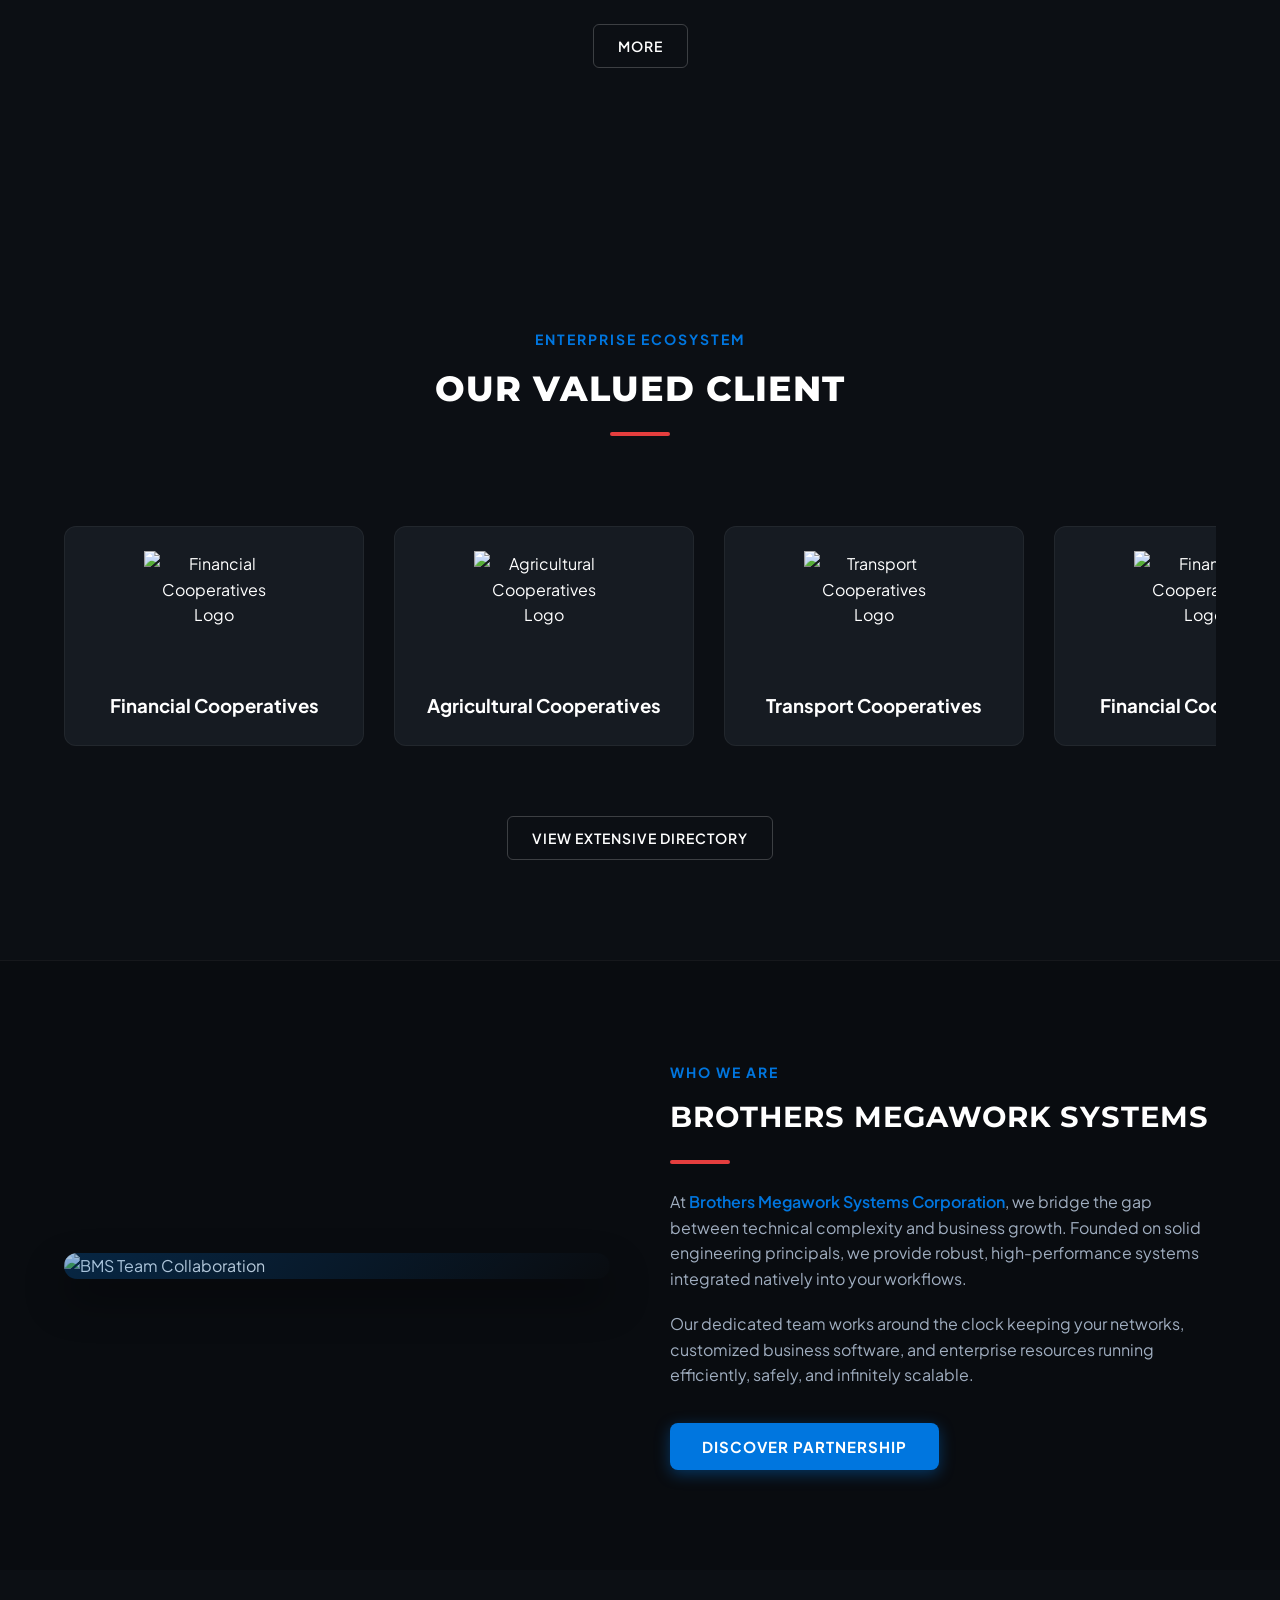
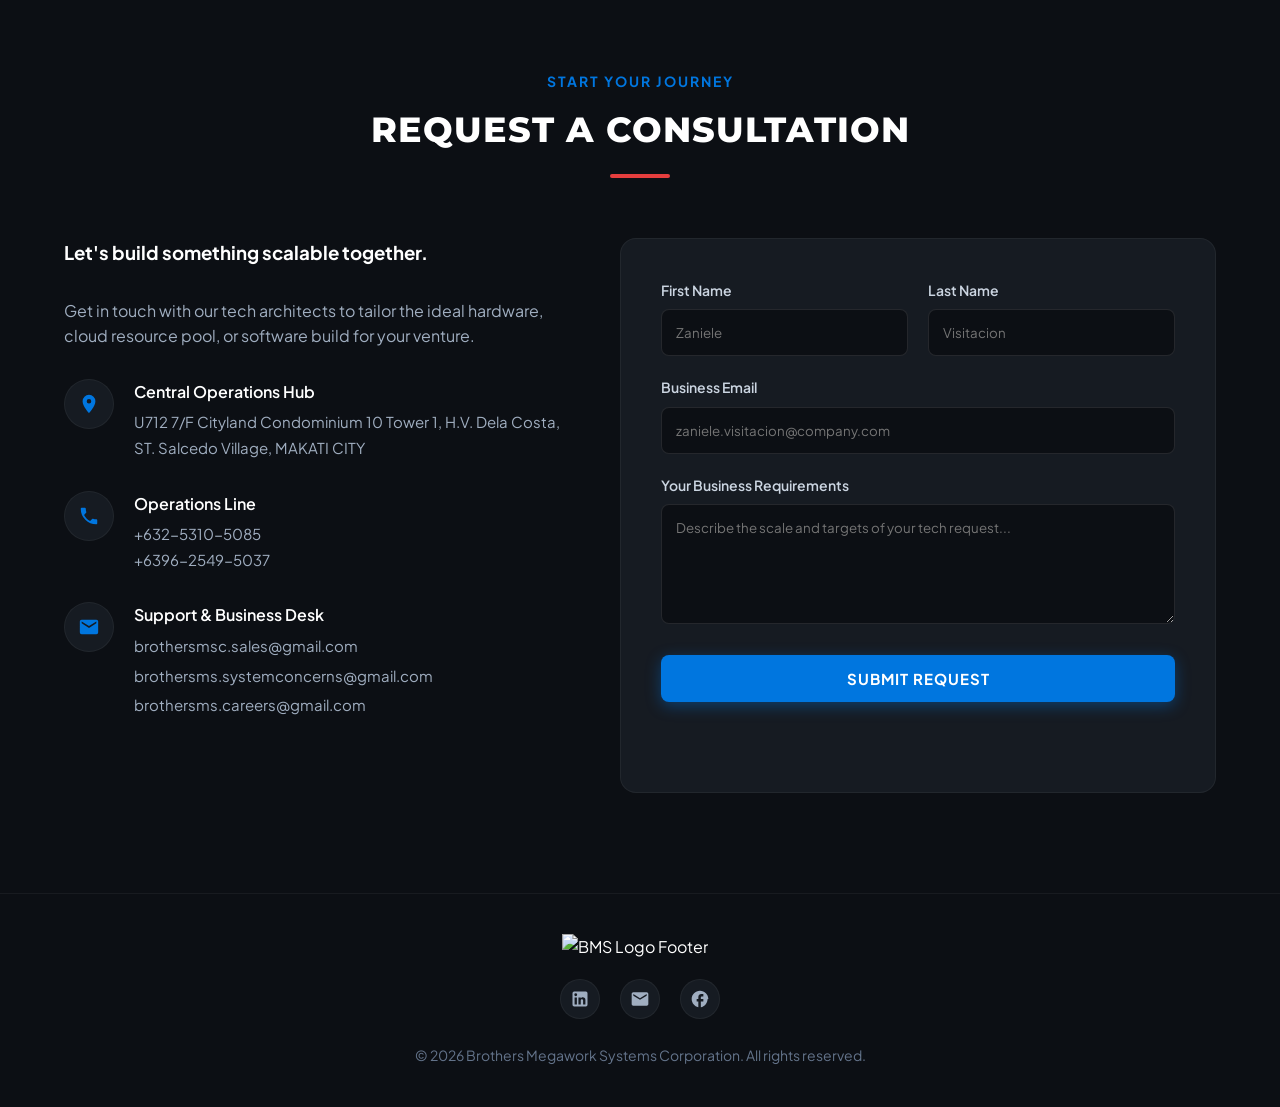
==== commit f86c60ca: "moved development products to main branch" ====
--- a/index.html
+++ b/index.html
@@ -21,6 +21,15 @@
     <!-- External Stylesheets -->
     <link rel="stylesheet" href="style.css">
     <link rel="html" href="Clients">
+
+    <!--HCaptcha Verification-->
+    <meta charset="UTF-8">
+    <meta name="viewport" content="width=device-width, initial-scale=1.0">
+    <title>Brothers Megawork Systems Corporation</title>
+    
+    <script src="https://web3forms.com/client/script.js" async defer></script>
+    
+    <link rel="stylesheet" href="style.css">
     
 </head>
 <body>
@@ -126,7 +135,8 @@
 
 
                 <h3 class="product-name">BCSAS</h3>
-                <p class="product-desc">BASIC Credit and Savings with Accounting System. Tailored financial ledger utilities developed specifically for tracking institutional microloans, member deposits, equity accounts, and automated trial balance sheets.</p>
+                <p class="product-desc">BASIC Credit and Savings with Accounting System.</p>
+                <p class="product-desc">Tailored financial ledger utilities developed specifically for tracking institutional microloans, member deposits, equity accounts, and automated trial balance sheets.</p>
                
                 <div class="product-actions">
                     <button class="btn-card-action btn-features">Features</button>
@@ -149,7 +159,8 @@
                     </svg>
                 </div>
                 <h3 class="product-name">B-HRIS-PTMS</h3>
-                <p class="product-desc">BASIC Human Resource Information System with Payroll and Time-Keeping System. An all-in-one suite tracking personnel metrics, multi-tier biometric shift scheduling, compensation rules, and automated tax calculations.</p>
+                <p class="product-desc">BASIC Human Resource Information System with Payroll and Time-Keeping System.</p>
+                <p class="product-desc">An all-in-one suite tracking personnel metrics, multi-tier biometric shift scheduling, compensation rules, and automated tax calculations.</p>
                
                 <div class="product-actions">
                     <button class="btn-card-action btn-features">Features</button>
@@ -172,7 +183,8 @@
                     </svg>
                 </div>
                 <h3 class="product-name">B-AIMS</h3>
-                <p class="product-desc">BASIC Accounting with Inventory Management System. Synchronizes background supply lines with general corporate ledgers, producing real-time structural audits on stock quantities alongside asset depreciation profiles.</p>
+                <p class="product-desc">BASIC Accounting with Inventory Management System.</p>
+                <p class="product-desc">Synchronizes background supply lines with general corporate ledgers, producing real-time structural audits on stock quantities alongside asset depreciation profiles.</p>
                
                 <div class="product-actions">
                     <button class="btn-card-action btn-features">Features</button>
@@ -282,7 +294,7 @@
 
 
     <!-- ========================================== -->
-    <!-- ABOUT SECTION                              -->
+    <!-- ABOUT SECTION                           -->
     <!-- ========================================== -->
     <section id="about" class="contact-section">
         <div class="section-container">
@@ -298,7 +310,7 @@
                     <h3 class="section-title">BROTHERS MEGAWORK SYSTEMS</h3>
                     <div class="section-divider" style="margin: 15px 0 25px 0;"></div>
                     <p>At <span class="highlight-accent">Brothers Megawork Systems Corporation</span>, we bridge the gap between technical complexity and business growth. Founded on solid engineering principals, we provide robust, high-performance systems integrated natively into your workflows.</p>
-                    <p>Our dedicated team works around the clock keeping your networks, customized business software, and enterprise resources running efficiently, safely, and infinitely scalable. Acquainted with its core values, BROTHERS MANAGEMENT SYSTEM claims that there is no impossible in pursuing excellence in all aspects -- for in God, we trust."</p>
+                    <p>Our dedicated team works around the clock keeping your networks, customized business software, and enterprise resources running efficiently, safely, and infinitely scalable.</p>
                     <button class="btn btn-primary" onclick="scrollToSec('contact')" style="margin-top: 15px;">Discover Partnership</button>
                 </div>
             </div>
@@ -368,11 +380,11 @@
                             brothersmsc.sales@gmail.com
                         </a>
                         <br>
-                        <a href="mailto:brothersms.systemconcerns@gmail.com?subject=BMS System Concern Support Inquiry" id="smart-system-email-link" title="Contact Systems Support" style="display: inline-block; margin-top: 5px;">
+                        <a href="#" id="system-email-link" title="Contact Systems Support" style="display: inline-block; margin-top: 5px;">
                             brothersms.systemconcerns@gmail.com
                         </a>
                         <br>
-                        <a href="mailto:brothersms.careers@gmail.com?subject=BMS Careers Inquiry" id="smart-system-email-link" title="Contact Careers" style="display: inline-block; margin-top: 5px;">
+                        <a href="#" id="careers-email-link" title="Contact Careers" style="display: inline-block; margin-top: 5px;">
                             brothersms.careers@gmail.com
                         </a>
                     </div>
@@ -381,7 +393,7 @@
 
             
             <form class="contact-form" id="consultationForm">
-                <input type="hidden" name="access_key" value="6419c4e1-ef7b-4db0-97b8-5edbc9098ef1">
+                <input type="hidden" name="access_key" value="6419c4e1-ef7b-4db0-97b8-5edbc9098ef1"> <!--PUBLIC KEY, NOT CRITICAL-->
                 <input type="hidden" name="subject" value="BMS Website - Enterprise Consultation Request">
                 <input type="hidden" name="from_name" value="BMS Web Portal">
                 
@@ -408,7 +420,13 @@
                     <textarea id="message" name="message" class="form-textarea" placeholder="Describe the scale and targets of your tech request..." required></textarea>
                 </div>
             
-                <button type="submit" class="btn btn-primary" style="width: 100%;">Submit Request</button>
+                <div class="captcha-container">
+                    <div class="h-captcha" data-captcha="true">   
+                </div>
+
+                <div class="btn-submit">
+                    <button type="submit" class="btn btn-primary" style="width: 100%;">Submit Request</button>
+                </div>
             </form>
         </div>
     </section>
--- a/style.css
+++ b/style.css
@@ -0,0 +1,2194 @@
+/* ==========================================================================
+   1. RESET, BASELINE & VARIABLES
+   ========================================================================== */
+   * {
+    margin: 0;
+    padding: 0;
+    box-sizing: border-box;
+    font-family: 'Plus Jakarta Sans', sans-serif;
+}
+
+
+/* ==========================================================================
+   1. RESET, BASELINE & VARIABLES
+   ========================================================================== */
+* {
+    margin: 0;
+    padding: 0;
+    box-sizing: border-box;
+    font-family: 'Plus Jakarta Sans', sans-serif;
+}
+
+:root {
+    --bg-dark: #0c0f14;
+    --bg-card: #161b22;
+    --text-white: #ffffff;
+    --text-gray: #a0aec0;
+    --brand-blue: #0076df;
+    --brand-blue-hover: #005bb5;
+    --brand-red: #e53e3e;
+    --nav-bg: rgba(12, 15, 20, 0.85);
+    --transition: all 0.3s ease;
+}
+
+/* ADD THIS LIGHT THEME OVERRIDE BLOCK HERE: */
+body.light-theme {
+    --bg-dark: #f7fafc;          /* Light off-white background */
+    --bg-card: #ffffff;          /* Clean white card background */
+    --text-white: #1a202c;       /* Dark charcoal gray text for legibility */
+    --text-gray: #4a5568;        /* Slate gray for secondary text */
+    --nav-bg: rgba(247, 250, 252, 0.95); /* Light navigation bar background */
+}
+
+:root {
+    --bg-dark: #0c0f14;
+    --bg-card: #161b22;
+    --text-white: #ffffff;
+    --text-gray: #a0aec0;
+    --brand-blue: #0076df;
+    --brand-blue-hover: #005bb5;
+    --brand-red: #e53e3e;
+    --nav-bg: rgba(12, 15, 20, 0.85);
+    --transition: all 0.3s ease;
+}
+
+
+body {
+    background-color: var(--bg-dark);
+    color: var(--text-white);
+    line-height: 1.6;
+    overflow-x: hidden;
+}
+
+
+a {
+    text-decoration: none;
+    color: inherit;
+}
+
+
+/* ==========================================================================
+   2. HEADER & NAVIGATION ARCHITECTURE
+   ========================================================================== */
+header {
+    position: fixed;
+    top: 0;
+    left: 0;
+    width: 100%;
+    z-index: 1000;
+    background-color: var(--nav-bg);
+    backdrop-filter: blur(12px);
+    -webkit-backdrop-filter: blur(12px);
+    border-bottom: 1px solid rgba(255, 255, 255, 0.08);
+    transition: var(--transition);
+}
+
+
+header.scrolled {
+    background-color: #0c0f14;
+    box-shadow: 0 4px 20px rgba(0, 0, 0, 0.5);
+}
+
+
+.nav-container {
+    max-width: 1200px;
+    margin: 0 auto;
+    padding: 15px 24px;
+    display: flex;
+    align-items: center;
+    justify-content: space-between;
+}
+
+
+.nav-logo-link {
+    display: flex;
+    align-items: center;
+    height: 44px;
+}
+
+
+.nav-left-logo {
+    height: 100%;
+    width: auto;
+    object-fit: contain;
+    transition: var(--transition);
+}
+
+
+.nav-logo-link:hover .nav-left-logo {
+    transform: scale(1.05);
+}
+
+
+.nav-menu {
+    display: flex;
+    list-style: none;
+    gap: 40px;
+}
+
+
+.nav-item a {
+    font-size: 14px;
+    font-weight: 600;
+    letter-spacing: 1px;
+    text-transform: uppercase;
+    color: var(--text-gray);
+    position: relative;
+    padding: 8px 0;
+    transition: var(--transition);
+}
+
+
+.nav-item a:hover {
+    color: var(--text-white);
+}
+
+
+.nav-item.active a {
+    color: var(--text-white);
+}
+
+
+.nav-item.active a::after {
+    content: '';
+    position: absolute;
+    bottom: 0;
+    left: 0;
+    width: 100%;
+    height: 3px;
+    background-color: var(--brand-red);
+    border-radius: 2px;
+}
+
+
+.nav-actions {
+    display: flex;
+    align-items: center;
+    gap: 25px;
+}
+
+
+.nav-icon {
+    display: flex;
+    align-items: center;
+    justify-content: center;
+    color: var(--text-gray);
+    transition: var(--transition);
+    cursor: pointer;
+}
+
+
+.nav-icon:hover {
+    color: var(--text-white);
+    transform: scale(1.1);
+}
+
+
+.nav-icon svg {
+    width: 22px;
+    height: 22px;
+    fill: currentColor;
+}
+
+
+.menu-toggle {
+    display: none;
+    background: none;
+    border: none;
+    color: var(--text-white);
+    cursor: pointer;
+}
+
+
+/* ==========================================================================
+   3. HERO BANNER ENVIRONMENT
+   ========================================================================== */
+.hero-section {
+    position: relative;
+    width: 100%;
+    min-height: 100vh;
+    display: flex;
+    align-items: center;
+    justify-content: center;
+    overflow: hidden;
+    background-color: #0b0f19;
+}
+
+
+.bg-video {
+    position: absolute;
+    top: 0;
+    left: 0;
+    width: 100%;
+    height: 100%;
+    object-fit: cover;
+    z-index: 1;
+}
+
+
+.hero-content {
+    position: absolute;
+    top: 0;
+    left: 0;
+    z-index: 2;
+    width: 100%;
+    height: 100%;
+    background: rgba(0, 0, 0, 0.4);
+    display: flex;
+    flex-direction: column;
+    justify-content: center;
+    align-items: center;
+    padding: 20px;
+}
+
+
+.hero-logo-container {
+    margin-bottom: 30px;    
+    display: inline-flex;
+    justify-content: center;
+    align-items: center;
+}
+
+
+.hero-logo-img {
+    max-width: 470px;
+    width: 100%;
+    height: auto;
+    object-fit: contain;
+    filter: drop-shadow(0 10px 25px rgba(0, 118, 223, 0.35));
+    transition: var(--transition);
+}
+
+
+.hero-logo-img:hover {
+    transform: translateY(-2px);
+    filter: drop-shadow(0 12px 30px rgba(0, 118, 223, 0.45));
+}
+
+
+.hero-title {
+    font-family: 'Montserrat', sans-serif;
+    font-size: 2.8rem;
+    font-weight: 800;
+    letter-spacing: 1.25px;
+    text-transform: uppercase;
+    line-height: 1.25;
+    margin-bottom: 15px;
+    color: var(--text-white);
+    text-align: center;
+}
+
+
+.hero-subtitle {
+    font-size: 1.35rem;
+    font-weight: 400;
+    color: #e2e8f0;
+    letter-spacing: 0.5px;
+    margin-bottom: 40px;
+    opacity: 0.95;
+    text-align: center;
+}
+
+
+.hero-buttons {
+    margin-top: 25px;
+    display: flex;
+    gap: 20px;
+    justify-content: center;
+    flex-wrap: wrap;
+}
+
+
+.scroll-down {
+    position: absolute;
+    bottom: 20px;
+    left: 50%;
+    transform: translateX(-50%);
+    display: flex;
+    flex-direction: column;
+    align-items: center;
+    gap: 6px;
+    font-size: 11px;
+    font-weight: 600;
+    color: var(--text-gray);
+    text-transform: uppercase;
+    letter-spacing: 2px;
+    z-index: 15;
+    cursor: pointer;
+    text-shadow: 0 2px 4px rgba(0, 0, 0, 0.8);
+    animation: bounce 2s infinite;
+}
+
+
+/* ==========================================================================
+   4. LAYOUT COMPONENTS & GLOBAL CORE SECTIONS
+   ========================================================================== */
+.section-container {
+    max-width: 1200px;
+    margin: 0 auto;
+    padding: 100px 24px;
+}
+
+
+.section-header {
+    text-align: center;
+    margin-bottom: 60px;
+}
+
+
+.section-tag {
+    color: var(--brand-blue);
+    font-weight: 700;
+    text-transform: uppercase;
+    letter-spacing: 2px;
+    font-size: 14px;
+    display: block;
+    margin-bottom: 10px;
+}
+
+
+.section-title {
+    font-family: 'Montserrat', sans-serif;
+    font-size: 2.2rem;
+    font-weight: 800;
+    text-transform: uppercase;
+    letter-spacing: 1px;
+}
+
+
+.section-divider {
+    width: 60px;
+    height: 4px;
+    background-color: var(--brand-red);
+    margin: 15px auto 0 auto;
+    border-radius: 2px;
+}
+
+
+/* Global Buttons UI */
+.btn {
+    padding: 14px 32px;
+    font-size: 15px;
+    font-weight: 700;
+    border-radius: 8px;
+    text-transform: uppercase;
+    letter-spacing: 1px;
+    transition: var(--transition);
+    cursor: pointer;
+    border: none;
+}
+
+
+.btn-primary {
+    background-color: var(--brand-blue);
+    color: var(--text-white);
+    box-shadow: 0 4px 15px rgba(0, 118, 223, 0.4);
+}
+
+
+.btn-primary:hover {
+    background-color: var(--brand-blue-hover);
+    transform: translateY(-2px);
+    box-shadow: 0 6px 20px rgba(0, 118, 223, 0.5);
+}
+
+
+.btn-outline {
+    background-color: transparent;
+    border: 2px solid rgba(255, 255, 255, 0.2);
+    color: var(--text-white);
+}
+
+
+.btn-outline:hover {
+    background-color: rgba(255, 255, 255, 0.08);
+    border-color: var(--text-white);
+    transform: translateY(-2px);
+}
+
+
+/* ==========================================================================
+   5. INTERACTIVE PRODUCT & CATALOG SHOWCASE
+   ========================================================================== */
+.products-grid {
+    display: grid;
+    grid-template-columns: repeat(auto-fit, minmax(320px, 1fr));
+    gap: 30px;
+    align-items: stretch;
+}
+
+
+.product-card {
+    background-color: var(--bg-card);
+    border-radius: 12px;
+    padding: 40px 30px;
+    border: 1px solid rgba(255, 255, 255, 0.05);
+    transition: var(--transition);
+    position: relative;
+    overflow: hidden;
+    display: flex;
+    flex-direction: column;
+    height: 100%;
+}
+
+
+.product-card::before {
+    content: '';
+    position: absolute;
+    top: 0;
+    left: 0;
+    width: 4px;
+    height: 100%;
+    background-color: var(--brand-blue);
+    opacity: 0;
+    transition: var(--transition);
+}
+
+
+.product-card:hover {
+    transform: translateY(-5px);
+    border-color: rgba(0, 118, 223, 0.25);
+    box-shadow: 0 10px 30px rgba(0, 0, 0, 0.3);
+}
+
+
+.product-card:hover::before {
+    opacity: 1;
+}
+
+
+.product-icon {
+    width: 60px;
+    height: 60px;
+    border-radius: 10px;
+    background-color: rgba(0, 118, 223, 0.1);
+    color: var(--brand-blue);
+    display: flex;
+    align-items: center;
+    justify-content: center;
+    margin-bottom: 25px;
+}
+
+
+.product-icon svg {
+    width: 30px;
+    height: 30px;
+}
+
+
+.product-name {
+    font-size: 1.3rem;
+    font-weight: 700;
+    margin-bottom: 15px;
+    color: var(--text-white);
+}
+
+
+.product-desc {
+    color: var(--text-gray);
+    font-size: 15px;
+    line-height: 1.6;
+    flex-grow: 1;
+    margin-bottom: 20px;
+}
+
+
+.product-actions {
+    display: flex;
+    gap: 12px;
+    padding-top: 15px;
+    margin-top: auto;
+}
+
+
+.btn-card-action {
+    flex: 1;
+    padding: 10px 16px;
+    font-size: 13px;
+    font-weight: 700;
+    text-transform: uppercase;
+    letter-spacing: 0.5px;
+    border-radius: 6px;
+    cursor: pointer;
+    transition: var(--transition);
+}
+
+
+.btn-features {
+    background-color: transparent;
+    border: 1px solid rgba(255, 255, 255, 0.15);
+    color: var(--text-white);
+}
+
+
+.btn-features:hover {
+    background-color: rgba(255, 255, 255, 0.05);
+    border-color: var(--text-white);
+}
+
+
+.btn-inquiry {
+    background-color: var(--brand-blue);
+    border: none;
+    color: var(--text-white);
+}
+
+
+.btn-inquiry:hover {
+    background-color: var(--brand-blue-hover);
+}
+
+
+.features-dropdown {
+    max-height: 0;
+    overflow: hidden;
+    transition: max-height 0.4s ease-out, margin-top 0.4s ease;
+    margin-top: 0;
+}
+
+
+.features-dropdown.open {
+    max-height: 400px;
+    margin-top: 20px;
+    border-top: 1px solid rgba(255, 255, 255, 0.08);
+    padding-top: 15px;
+}
+
+
+.features-dropdown ul {
+    list-style: none;
+    padding: 0;
+    margin: 0;
+}
+
+
+.features-dropdown ul li {
+    font-size: 14px;
+    color: var(--text-gray);
+    margin-bottom: 12px;
+    display: flex;
+    align-items: flex-start;
+    gap: 10px;
+    line-height: 1.5;
+    text-align: left;
+}
+
+
+.more-container {
+    display: flex;
+    justify-content: center;
+    width: 100%;
+    margin-top: 40px;
+}
+
+
+.btn-more {
+    display: inline-block;
+    padding: 10px 24px;
+    color: #ffffff;
+    text-transform: uppercase;
+    font-size: 14px;
+    font-weight: 600;
+    letter-spacing: 1px;
+    border: 1px solid rgba(255, 255, 255, 0.2);
+    border-radius: 6px;
+    background-color: transparent;
+    transition: var(--transition);
+}
+
+
+.btn-more:hover {
+    background-color: rgba(255, 255, 255, 0.1);
+    border-color: #ffffff;
+}
+
+
+.product-grid, .products-grid {
+    display: grid;
+    grid-template-columns: repeat(auto-fit, minmax(300px, 1fr));
+    gap: 30px;
+    align-items: start;
+}
+
+
+.product-card {
+    display: flex;
+    flex-direction: column;
+    height: auto;
+    min-height: 440px;
+}
+
+
+.product-desc {
+    flex-grow: 0;
+    margin-bottom: 20px;
+}
+
+
+.product-actions {
+    margin-top: auto;
+    padding-top: 15px;
+}
+
+
+
+
+/* ========================================== -->
+   6. RESPONSIVE PARTNERS / CLIENTS SHEET
+   ========================================== --> */
+.client-grid {
+    display: grid;
+    grid-template-columns: repeat(auto-fit, minmax(160px, 1fr));
+    align-items: stretch;
+}
+
+
+.client-card {
+    display: flex;
+    flex-direction: column;
+    align-items: center;
+    justify-content: center;
+    transition: var(--transition);
+}
+
+
+.client-card:hover {
+    transform: translateY(-3px);
+    border-color: var(--brand-blue) !important;
+    box-shadow: 0 8px 20px rgba(0, 118, 223, 0.2);
+}
+
+
+.client-card img {
+    width: 100%;
+    max-width: 70px;
+    height: auto;
+    object-fit: contain;
+}
+
+
+/* ==========================================================================
+   7. ABOUT US STRUCTURAL GRIDS
+   ========================================================================== */
+.about-split {
+    display: grid;
+    grid-template-columns: 1fr 1fr;
+    gap: 60px;
+    align-items: center;
+}
+
+
+.about-image-container {
+    position: relative;
+    border-radius: 16px;
+    overflow: hidden;
+    box-shadow: 0 20px 40px rgba(0, 0, 0, 0.4);
+}
+
+
+.about-image {
+    width: 100%;
+    height: 100%;
+    object-fit: cover;
+    display: block;
+    filter: brightness(0.85);
+    transition: var(--transition);
+}
+
+
+.about-image-container:hover .about-image {
+    transform: scale(1.03);
+}
+
+
+.about-image-overlay {
+    position: absolute;
+    top: 0;
+    left: 0;
+    width: 100%;
+    height: 100%;
+    background: linear-gradient(135deg, rgba(0, 118, 223, 0.25), transparent);
+    pointer-events: none;
+}
+
+
+.about-text h3 {
+    font-size: 1.8rem;
+    margin-bottom: 20px;
+    font-weight: 700;
+}
+
+
+.about-text p {
+    color: var(--text-gray);
+    margin-bottom: 20px;
+    font-size: 16px;
+}
+
+
+.highlight-accent {
+    color: var(--brand-blue);
+    font-weight: 600;
+}
+
+
+/* ==========================================================================
+   8. CONSULTATION FORM & CONTACT DESIGN
+   ========================================================================== */
+.contact-section {
+    background-color: #090c10;
+    border-top: 1px solid rgba(255, 255, 255, 0.05);
+}
+
+
+.contact-grid {
+    display: grid;
+    grid-template-columns: 1fr 1.2fr;
+    gap: 60px;
+}
+
+
+.contact-info-block {
+    display: flex;
+    flex-direction: column;
+    gap: 30px;
+}
+
+
+.contact-item {
+    display: flex;
+    gap: 20px;
+    align-items: flex-start;
+}
+
+
+.contact-circle {
+    width: 50px;
+    height: 50px;
+    border-radius: 50%;
+    background-color: var(--bg-card);
+    border: 1px solid rgba(255, 255, 255, 0.05);
+    display: flex;
+    align-items: center;
+    justify-content: center;
+    color: var(--brand-blue);
+    flex-shrink: 0;
+}
+
+
+.contact-circle svg {
+    width: 22px;
+    height: 22px;
+}
+
+
+.contact-detail h4 {
+    font-size: 16px;
+    font-weight: 600;
+    margin-bottom: 5px;
+}
+
+
+.contact-detail p, .contact-detail a {
+    color: var(--text-gray);
+    font-size: 15px;
+    transition: var(--transition);
+}
+
+
+.contact-detail a:hover {
+    color: var(--text-white);
+}
+
+
+.contact-form {
+    background-color: var(--bg-card);
+    padding: 40px;
+    border-radius: 16px;
+    border: 1px solid rgba(255, 255, 255, 0.05);
+}
+
+
+.form-row {
+    display: grid;
+    grid-template-columns: 1fr 1fr;
+    gap: 20px;
+    margin-bottom: 20px;
+}
+
+
+.form-group {
+    margin-bottom: 20px;
+}
+
+
+.form-label {
+    display: block;
+    font-size: 14px;
+    font-weight: 600;
+    color: #cbd5e1;
+    margin-bottom: 8px;
+}
+
+
+.form-input, .form-textarea {
+    width: 100%;
+    background-color: #0c0f14;
+    border: 1px solid rgba(255, 255, 255, 0.1);
+    color: var(--text-white);
+    padding: 14px;
+    border-radius: 8px;
+    outline: none;
+    transition: var(--transition);
+}
+
+
+.form-input:focus, .form-textarea:focus {
+    border-color: var(--brand-blue);
+    box-shadow: 0 0 10px rgba(0, 118, 223, 0.2);
+}
+
+
+.form-textarea {
+    resize: vertical;
+    min-height: 120px;
+}
+
+.captcha-container {
+    margin-bottom: 50px;
+  }
+
+.btn-submit {
+    margin-top: 24px;
+}
+
+/* ==========================================================================
+   CONSULTATION FORM RESPONSIVE OVERRIDE
+   ========================================================================== */
+   @media screen and (max-width: 768px) {
+    /* 1. Force Form Inputs to Stack Vertically on Mobile */
+    .form-row {
+        display: flex !important;
+        flex-direction: column !important;
+        gap: 12px !important;
+        width: 100% !important;
+    }
+
+    .contact-form,
+    #consultationForm {
+        width: 100% !important;
+        max-width: 100% !important;
+        padding: 16px 14px !important; /* Prevents edge clipping on narrow viewports */
+        box-sizing: border-box !important;
+    }
+
+    .form-input,
+    .form-textarea {
+        width: 100% !important;
+        max-width: 100% !important;
+        box-sizing: border-box !important;
+    }
+
+    /* 2. Responsive Scaling for hCaptcha Widget (Prevents 304px Overflow) */
+    .h-captcha {
+        width: 100% !important;
+        max-width: 100% !important;
+        display: flex !important;
+        justify-content: center !important;
+        overflow: hidden !important;
+    }
+
+    /* Scales down captcha iframe slightly on ultra-narrow phones (<360px) */
+    .h-captcha iframe {
+        transform-origin: 0 0 !important;
+        max-width: 100% !important;
+    }
+}
+
+
+/* ==========================================================================
+   9. FOOTER LAYER BUILD & MASTER WIDGET MATRIX
+   ========================================================================== */
+footer {
+    background-color: var(--bg-dark);
+    border-top: 1px solid rgba(255, 255, 255, 0.05);
+    padding: 40px 24px;
+    text-align: center;
+}
+
+
+.footer-logo-block {
+    margin-bottom: 20px;
+}
+
+
+.footer-socials {
+    display: flex;
+    justify-content: center;
+    gap: 20px;
+    margin-bottom: 25px;
+}
+
+
+.social-icon {
+    width: 40px;
+    height: 40px;
+    border-radius: 50%;
+    background-color: var(--bg-card);
+    border: 1px solid rgba(255, 255, 255, 0.05);
+    display: flex;
+    align-items: center;
+    justify-content: center;
+    color: var(--text-gray);
+    transition: var(--transition);
+}
+
+
+.social-icon:hover {
+    color: var(--text-white);
+    background-color: var(--brand-blue);
+    transform: translateY(-2px);
+}
+
+
+.footer-copyright {
+    font-size: 14px;
+    color: #64748b;
+}
+
+
+.toast-message {
+    position: fixed;
+    bottom: 30px;
+    right: 30px;
+    background-color: var(--brand-blue);
+    color: white;
+    padding: 16px 24px;
+    border-radius: 8px;
+    font-weight: 600;
+    box-shadow: 0 10px 30px rgba(0, 0, 0, 0.3);
+    transform: translateY(150px);
+    transition: transform 0.4s cubic-bezier(0.175, 0.885, 0.32, 1.275);
+    z-index: 2000;
+}
+
+
+.toast-message.show {
+    transform: translateY(0);
+}
+
+
+/* ==========================================================================
+   9. CUSTOM INTEGRATED CHATBOT INTERACTION MATRIX
+   ========================================================================== */
+.chatbot-widget-container {
+    position: fixed;
+    bottom: 30px;
+    right: 30px;
+    z-index: 9999;
+    font-family: 'Plus Jakarta Sans', sans-serif;
+    display: flex;
+    flex-direction: column;
+    align-items: flex-end;
+}
+
+
+.chatbot-launcher-btn {
+    width: 60px;
+    height: 60px;
+    border-radius: 50%;
+    background-color: var(--brand-blue);
+    color: var(--text-white);
+    border: none;
+    cursor: pointer;
+    box-shadow: 0 6px 24px rgba(0, 118, 223, 0.4);
+    display: flex;
+    align-items: center;
+    justify-content: center;
+    transition: var(--transition);
+    flex-shrink: 0;
+}
+
+
+.chatbot-launcher-btn:hover {
+    transform: scale(1.08) translateY(-2px);
+    background-color: var(--brand-blue-hover);
+    box-shadow: 0 8px 28px rgba(0, 118, 223, 0.5);
+}
+
+
+.chatbot-launcher-btn svg {
+    width: 26px;
+    height: 26px;
+    transition: transform 0.3s ease;
+}
+
+
+.chatbot-portal-card,
+.chatbot-window {
+    position: absolute;
+    bottom: 75px;
+    right: 0;
+    width: 360px;
+    height: 500px;
+    background-color: var(--bg-card);
+    border: 1px solid rgba(255, 255, 255, 0.08);
+    border-radius: 16px;
+    box-shadow: 0 12px 40px rgba(0, 0, 0, 0.6);
+    display: none;
+    flex-direction: column;
+    overflow: hidden;
+    transition: all 0.3s cubic-bezier(0.4, 0, 0.2, 1);
+}
+
+
+.chatbot-portal-card.open,
+.chatbot-window.open {
+    display: flex;
+}
+
+
+.chatbot-header,
+.chat-header {
+    background-color: #0c0f14;
+    padding: 16px 20px;
+    border-bottom: 1px solid rgba(255, 255, 255, 0.08);
+    flex-shrink: 0 !important;
+}
+
+
+.chatbot-profile-info {
+    display: flex;
+    align-items: center;
+    gap: 12px;
+}
+
+
+.chatbot-avatar-indicator {
+    position: relative;
+    width: 36px;
+    height: 36px;
+    border-radius: 50%;
+    background-color: rgba(0, 118, 223, 0.1);
+    display: flex;
+    align-items: center;
+    justify-content: center;
+    border: 1px solid rgba(0, 118, 223, 0.2);
+}
+
+
+.status-dot-pulse {
+    position: absolute;
+    bottom: -1px;
+    right: -1px;
+    width: 10px;
+    height: 10px;
+    background-color: #22c55e;
+    border: 2px solid var(--bg-card);
+    border-radius: 50%;
+}
+
+
+.chatbot-core-title {
+    font-size: 14px;
+    font-weight: 700;
+    color: var(--text-white);
+}
+
+
+.chatbot-core-status {
+    font-size: 11px;
+    color: var(--text-gray);
+}
+
+
+.chatbot-message-stream,
+.chat-messages-container {
+    flex-grow: 1;
+    padding: 20px;
+    overflow-y: auto;
+    display: flex;
+    flex-direction: column;
+    gap: 14px;
+    background-color: #0d1117;
+}
+
+
+.chat-message,
+.chat-msg {
+    display: flex;
+    max-width: 82%;
+}
+
+
+.chat-message .message-bubble,
+.chat-msg .message-bubble {
+    padding: 11px 15px;
+    border-radius: 12px;
+    font-size: 13.5px;
+    line-height: 1.5;
+    word-break: break-word;
+    white-space: pre-line;
+}
+
+
+.chat-message.system-msg,
+.chat-msg.system {
+    align-self: flex-start;
+}
+
+
+.chat-message.system-msg .message-bubble,
+.chat-msg.system .message-bubble {
+    background-color: rgba(255, 255, 255, 0.05);
+    color: #e2e8f0;
+    border-top-left-radius: 2px;
+    border: 1px solid rgba(255, 255, 255, 0.03);
+}
+
+
+.chat-message.user-msg,
+.chat-msg.user {
+    align-self: flex-end;
+}
+
+
+.chat-message.user-msg .message-bubble,
+.chat-msg.user .message-bubble {
+    background-color: var(--brand-blue);
+    color: var(--text-white);
+    border-top-right-radius: 2px;
+}
+
+
+.chatbot-quick-replies,
+.chat-quick-replies-tray,
+#chat-quick-replies-tray {
+    padding: 8px 16px;
+    display: flex;
+    gap: 8px;
+    overflow-x: auto;
+    background-color: #0d1117;
+    border-top: 1px solid rgba(255, 255, 255, 0.03);
+    scrollbar-width: none;
+    flex-shrink: 0 !important;
+}
+
+
+.chatbot-quick-replies::-webkit-scrollbar {
+    display: none;
+}
+
+
+.quick-reply-btn {
+    padding: 6px 12px;
+    font-size: 11.5px;
+    font-weight: 600;
+    background-color: transparent;
+    color: var(--brand-blue);
+    border: 1px solid rgba(0, 118, 223, 0.3);
+    border-radius: 20px;
+    cursor: pointer;
+    white-space: nowrap;
+    transition: var(--transition);
+}
+
+
+.quick-reply-btn:hover {
+    background-color: rgba(0, 118, 223, 0.1);
+    border-color: var(--brand-blue);
+}
+
+
+.chatbot-input-console,
+.chat-input-bar,
+#chat-input-form {
+    display: flex;
+    align-items: center;
+    padding: 12px 16px;
+    background-color: #0c0f14;
+    border-top: 1px solid rgba(255, 255, 255, 0.08);
+    flex-shrink: 0 !important;
+}
+
+
+.chatbot-input-console input,
+.chat-input-bar input {
+    flex-grow: 1;
+    background: transparent;
+    border: none;
+    color: var(--text-white);
+    font-size: 13.5px;
+    padding: 8px 0;
+    outline: none;
+}
+
+
+.chatbot-input-console input::placeholder {
+    color: rgba(255, 255, 255, 0.3);
+}
+
+
+.chatbot-send-btn,
+.chat-send-submit {
+    background: transparent;
+    border: none;
+    color: var(--brand-blue);
+    cursor: pointer;
+    padding: 4px;
+    display: flex;
+    align-items: center;
+    justify-content: center;
+    transition: var(--transition);
+}
+
+
+.chatbot-send-btn:hover {
+    color: var(--brand-blue-hover);
+    transform: scale(1.1);
+}
+
+/* ==========================================================================
+   10. MEDIA QUERIES & RESPONSIVE SYSTEMS
+   ========================================================================== */
+@media (min-width: 1200px) {
+    .client-grid {
+        grid-template-columns: repeat(6, 1fr);
+    }
+}
+
+
+@media (max-width: 968px) {
+    .nav-menu {
+        display: none;
+        flex-direction: column;
+        position: absolute;
+        top: 71px;
+        left: 0;
+        width: 100%;
+        background-color: var(--bg-dark);
+        border-bottom: 1px solid rgba(255, 255, 255, 0.1);
+        padding: 30px 24px;
+        gap: 20px;
+        box-shadow: 0 10px 20px rgba(0,0,0,0.5);
+    }
+
+
+    .nav-menu.open {
+        display: flex;
+    }
+
+
+    .nav-item.active a::after {
+        bottom: -4px;
+        height: 2px;
+    }
+
+
+    .menu-toggle {
+        display: block;
+    }
+
+
+    .about-split, .contact-grid {
+        grid-template-columns: 1fr;
+        gap: 40px;
+    }
+
+
+    .hero-title {
+        font-size: 2rem;
+    }
+
+
+    .hero-subtitle {
+        font-size: 1.1rem;
+    }
+}
+
+
+@media (max-width: 576px) {
+    .form-row {
+        grid-template-columns: 1fr;
+    }
+    .hero-buttons {
+        flex-direction: column;
+        gap: 15px;
+    }
+    .btn {
+        width: 100%;
+    }
+}
+
+
+@keyframes bounce {
+    0%, 20%, 50%, 80%, 100% { transform: translateY(0) translateX(-50%); }
+    40% { transform: translateY(-10px) translateX(-50%); }
+    60% { transform: translateY(-5px) translateX(-50%); }
+}
+
+
+/* ==========================================================================
+   11. LOGIN STRUCTURAL INTERFACES WITH SKYLINE ENVIRONMENT MAP
+   ========================================================================== */
+.btn-login-nav {
+    background-color: var(--brand-blue);
+    padding: 6px 18px;
+    border-radius: 4px;
+    font-weight: 600;
+    transition: var(--transition);
+    display: inline-block;
+}
+
+
+.btn-login-nav:hover {
+    background-color: var(--brand-blue-hover);
+    transform: translateY(-1px);
+}
+
+
+.login-page-body {
+    display: flex;
+    align-items: center;
+    justify-content: center;
+    min-height: 100vh;
+    background: linear-gradient(rgba(12, 15, 20, 0.78), rgba(12, 15, 20, 0.88)), url('/Login/img/background.jpg') no-repeat center center fixed;
+    background-size: cover;
+    padding: 30px;
+    position: relative;
+}
+
+
+.login-container {
+    margin-top: 60px;
+    width: 100%;
+    min-height: 5vh;
+    max-width: 500px;
+    animation: fadeInLogin 0.5s ease-out;
+    bottom: -24px;            /* Distance from the bottom */
+}
+
+
+.login-card {
+    background-color: rgba(22, 27, 34, 0.88);
+    border: 1px solid rgba(255, 255, 255, 0.08);
+    border-radius: 12px;
+    padding: 20px 20px;
+    box-shadow: 0 15px 35px rgba(0, 0, 0, 0.55);
+    backdrop-filter: blur(12px);
+    -webkit-backdrop-filter: blur(12px);
+}
+
+
+.login-header {
+    text-align: center;
+    margin-bottom: 30px;
+}
+
+
+.login-logo {
+    height: 80px;
+    margin-bottom: 10px;
+    object-fit: contain;
+}
+
+
+.login-header h2 {
+    font-family: 'Montserrat', sans-serif;
+    font-size: 1.8rem;
+    font-weight: 800;
+    color: var(--text-white);
+    margin-bottom: 8px;
+}
+
+
+.login-header p {
+    color: var(--text-gray);
+    font-size: 0.9rem;
+}
+
+
+.login-form {
+    display: flex;
+    flex-direction: column;
+    gap: 20px;
+}
+
+
+.form-group-login {
+    display: flex;
+    flex-direction: column;
+    gap: 8px;
+}
+
+
+.form-group-login label {
+    font-size: 0.85rem;
+    font-weight: 600;
+    color: var(--text-gray);
+    text-transform: uppercase;
+    letter-spacing: 0.5px;
+}
+
+
+.label-row-login {
+    display: flex;
+    justify-content: space-between;
+    align-items: center;
+}
+
+
+.forgot-pass-link {
+    font-size: 0.8rem;
+    color: var(--brand-blue);
+    transition: var(--transition);
+}
+
+
+.forgot-pass-link:hover {
+    text-decoration: underline;
+    color: var(--brand-blue-hover);
+}
+
+
+.form-group-login input[type="email"],
+.form-group-login input[type="password"] {
+    width: 100%;
+    padding: 12px 16px;
+    background-color: rgba(12, 15, 20, 0.6);
+    border: 1px solid rgba(255, 255, 255, 0.1);
+    border-radius: 6px;
+    color: var(--text-white);
+    font-family: inherit;
+    font-size: 0.95rem;
+    transition: var(--transition);
+}
+
+
+.form-group-login input:focus {
+    outline: none;
+    border-color: var(--brand-blue);
+    box-shadow: 0 0 0 3px rgba(0, 118, 223, 0.15);
+}
+
+
+.remember-me-container {
+    display: flex;
+    align-items: center;
+    gap: 8px;
+    margin-top: 2px;
+}
+
+
+.remember-me-container input[type="checkbox"] {
+    accent-color: var(--brand-blue);
+    cursor: pointer;
+    width: 15px;
+    height: 15px;
+}
+
+
+.remember-me-container label {
+    font-size: 0.85rem;
+    color: var(--text-gray);
+    cursor: pointer;
+    user-select: none;
+}
+
+
+.btn-login-submit {
+    background-color: var(--brand-blue);
+    color: var(--text-white);
+    border: none;
+    border-radius: 6px;
+    padding: 14px;
+    font-size: 1rem;
+    font-weight: 600;
+    cursor: pointer;
+    transition: var(--transition);
+    margin-top: 3px;
+}
+
+
+.btn-login-submit:hover {
+    background-color: var(--brand-blue-hover);
+    transform: translateY(-1px);
+}
+
+
+.btn-login-submit:active {
+    transform: translateY(1px);
+}
+
+
+.login-footer {
+    text-align: center;
+    margin-top: 20px;
+    padding-top: 10px;
+    border-top: 1px solid rgba(255, 255, 255, 0.05);
+    font-size: 0.8rem;
+    color: var(--text-gray);
+}
+
+
+.login-footer a {
+    color: var(--brand-blue);
+    font-weight: 500;
+}
+
+
+.login-footer a:hover {
+    text-decoration: underline;
+}
+
+
+@keyframes fadeInLogin {
+    from { opacity: 0; transform: translateY(15px); }
+    to { opacity: 1; transform: translateY(0); }
+}
+
+
+@media (max-width: 576px) {
+    .login-card { padding: 30px 20px; }
+    .back-home-container { top: 15px; left: 15px; }
+}
+
+
+/* ==========================================================================
+   ULTRA-COMPACT CHATBOT QUICK INQUIRY BUTTONS
+   ========================================================================== */
+   .chatbot-quick-replies,
+   .chat-quick-replies-tray {
+       display: grid !important;
+       grid-template-columns: 1fr 1fr !important;  /* Clean 2-column layout */
+       gap: 6px !important;                       /* Reduced spacing between buttons */
+       padding: 8px 12px !important;              /* Slimmer container padding */
+       width: 100% !important;
+       box-sizing: border-box !important;
+       overflow-x: hidden !important;
+   }
+   
+   .chatbot-quick-replies .quick-reply-btn,
+   .chat-quick-replies-tray .quick-reply-btn {
+       width: 100% !important;
+       padding: 5px 6px !important;               /* Reduced vertical/horizontal padding */
+       font-size: 0.72rem !important;              /* Smaller, clean typography */
+       font-weight: 500;
+       line-height: 1.15;
+       border-radius: 5px;                        /* Slightly tighter corners */
+       border: 1px solid var(--brand-blue);
+       background-color: rgba(0, 118, 223, 0.1);
+       color: var(--text-white);
+       cursor: pointer;
+       text-align: center;
+       white-space: normal !important;
+       word-break: break-word;
+       display: flex;
+       align-items: center;
+       justify-content: center;
+       min-height: 30px !important;               /* Reduced minimum button height */
+       transition: var(--transition);
+   }
+   
+   .chatbot-quick-replies .quick-reply-btn:hover,
+   .chat-quick-replies-tray .quick-reply-btn:hover {
+       background-color: var(--brand-blue) !important;
+       color: #ffffff !important;
+   }
+   
+   /* Light Theme Contrast Support */
+   body.light-theme .chatbot-quick-replies .quick-reply-btn,
+   body.light-theme .chat-quick-replies-tray .quick-reply-btn {
+       color: #1a202c !important;
+       background-color: rgba(0, 118, 223, 0.08);
+   }
+   
+   body.light-theme .chatbot-quick-replies .quick-reply-btn:hover,
+   body.light-theme .chat-quick-replies-tray .quick-reply-btn:hover {
+       background-color: var(--brand-blue) !important;
+       color: #ffffff !important;
+   }
+
+
+/* =====================================================
+   INFINITE AUTOMATIC CLIENT SLIDER (FIXED & EVEN)
+   ===================================================== */
+.client-slider-container {
+    overflow: hidden;
+    width: 100%;
+    position: relative;
+    padding: 30px 0;
+}
+
+
+
+.client-slider-track {
+    display: flex;
+    gap: 30px;
+    width: max-content;
+    animation: scrollLeft 50s linear infinite;
+}
+
+
+
+.client-slider-container:hover .client-slider-track {
+    animation-play-state: paused;
+}
+
+
+.client-slide {
+    flex: 0 0 300px;
+    display: flex;
+}
+
+
+
+@keyframes scrollLeft {
+    0% { transform: translateX(0); }
+    100% { transform: translateX(-50%); }
+}
+
+
+
+.client-slide .product-card {
+    display: flex;
+    flex-direction: column;
+    align-items: center;
+    justify-content: space-between;
+    text-align: center;
+    padding: 24px 16px;
+    width: 100%;
+    height: 220px !important;
+    min-height: 220px !important;
+    box-sizing: border-box;
+}
+
+
+
+.client-logo-wrapper {
+    display: flex;
+    align-items: center;
+    justify-content: center;
+    width: 100%;
+    height: 125px;
+    margin-bottom: 12px;
+}
+
+
+
+.client-logo {
+    width: 100%;
+    max-width: 140px;
+    height: 100%;
+    object-fit: contain;
+    display: block;
+}
+
+
+
+.client-slide .product-card h4,
+.client-slide .product-card p,
+.client-slide .product-card span {
+    font-size: 15px;
+    font-weight: 600;
+    margin: 0;
+    color: var(--text-white);
+
+    white-space: nowrap;
+}
+
+
+
+@media (max-width: 480px) {
+    .chatbot-widget-container { bottom: 16px; right: 16px; }
+    .chatbot-portal-card,
+    .chatbot-window { width: calc(100vw - 32px); height: 440px; }
+}
+
+/* ==========================================================================
+   12. LIGHT THEME SPECIFIC IMPLEMENTATIONS & TRANSITIONS
+   ========================================================================== */
+
+/* Apply transitions on theme changes across elements */
+body, 
+header, 
+.product-card, 
+.about-split, 
+.contact-section, 
+.contact-form, 
+.form-input, 
+.form-textarea,
+.chatbot-portal-card,
+.chatbot-window,
+.chatbot-header,
+.chat-header,
+.chatbot-message-stream,
+.chat-messages-container,
+.chatbot-input-console,
+.chat-input-bar,
+.login-card {
+    transition: background-color 0.3s ease, color 0.3s ease, border-color 0.3s ease, box-shadow 0.3s ease;
+}
+
+/* Light Theme Overrides */
+body.light-theme {
+    /* Main body background & global white text overrides */
+    background-color: var(--bg-dark);
+    color: var(--text-white);
+}
+
+/* Explicitly force all primary blue buttons to maintain white text in light mode */
+body.light-theme .btn-primary {
+    color: #ffffff !important;
+}
+
+/* Header & Nav in Light Mode */
+body.light-theme header {
+    background-color: var(--nav-bg);
+    border-bottom-color: rgba(0, 0, 0, 0.08);
+}
+
+body.light-theme header.scrolled {
+    background-color: #f7fafc;
+    box-shadow: 0 4px 20px rgba(0, 0, 0, 0.05);
+}
+
+/* Ensure navbar active indicators remain visible in light mode */
+body.light-theme .nav-item a:hover {
+    color: var(--text-white);
+}
+
+body.light-theme .nav-item.active a {
+    color: var(--text-white);
+}
+
+body.light-theme .hero-section {
+    background-color: #0b0f19; /* Force dark background */
+}
+
+body.light-theme .hero-content {
+    background: rgba(0, 0, 0, 0.4); /* Force dark gradient background */
+}
+
+body.light-theme .hero-title {
+    color: #ffffff !important; /* Force original white text */
+}
+
+body.light-theme .hero-subtitle {
+    color: #e2e8f0 !important; /* Force original off-white text */
+}
+
+body.light-theme .scroll-down {
+    color: #a0aec0 !important; /* Force original gray text */
+    text-shadow: 0 2px 4px rgba(0, 0, 0, 0.8) !important;
+}
+
+body.light-theme .btn-outline {
+    color: #ffffff !important;
+    border-color: rgba(255, 255, 255, 0.2) !important;
+}
+
+body.light-theme .btn-outline:hover {
+    background-color: rgba(255, 255, 255, 0.08) !important;
+    border-color: #ffffff !important;
+}
+
+/* Products & Client Slides in Light Theme */
+body.light-theme .product-card {
+    border-color: rgba(0, 0, 0, 0.08);
+    box-shadow: 0 4px 12px rgba(0, 0, 0, 0.05);
+}
+
+body.light-theme .product-card:hover {
+    border-color: var(--brand-blue);
+    box-shadow: 0 8px 24px rgba(0, 118, 223, 0.15);
+}
+
+body.light-theme .btn-features {
+    border-color: rgba(0, 0, 0, 0.15);
+    color: var(--text-white);
+}
+
+body.light-theme .btn-features:hover {
+    background-color: rgba(0, 0, 0, 0.03);
+    border-color: var(--text-white);
+}
+
+body.light-theme .features-dropdown.open {
+    border-top-color: rgba(0, 0, 0, 0.08);
+}
+
+body.light-theme .btn-more {
+    color: var(--text-white);
+    border-color: rgba(0, 0, 0, 0.15);
+}
+
+body.light-theme .btn-more:hover {
+    background-color: rgba(0, 0, 0, 0.05);
+    border-color: var(--text-white);
+}
+
+/* Infinite Automatic Client Slider Light Overrides */
+body.light-theme .client-slide .product-card h4,
+body.light-theme .client-slide .product-card p,
+body.light-theme .client-slide .product-card span {
+    color: var(--text-white) !important;
+}
+
+/* Contact Section & Forms in Light Theme */
+body.light-theme .contact-section {
+    background-color: #f0f4f8;
+    border-top-color: rgba(0, 0, 0, 0.05);
+}
+
+body.light-theme .contact-circle {
+    background-color: var(--bg-card);
+    border-color: rgba(0, 0, 0, 0.05);
+}
+
+body.light-theme .contact-form {
+    border-color: rgba(0, 0, 0, 0.05);
+    box-shadow: 0 8px 30px rgba(0, 0, 0, 0.05);
+}
+
+body.light-theme .form-label {
+    color: var(--text-gray);
+}
+
+body.light-theme .form-input, 
+body.light-theme .form-textarea {
+    background-color: #f7fafc;
+    border-color: rgba(0, 0, 0, 0.1);
+    color: var(--text-white);
+}
+
+body.light-theme .form-input:focus, 
+body.light-theme .form-textarea:focus {
+    border-color: var(--brand-blue);
+    background-color: #ffffff;
+}
+
+/* Custom Chatbot Widget in Light Theme */
+body.light-theme .chatbot-portal-card,
+body.light-theme .chatbot-window {
+    border-color: rgba(0, 0, 0, 0.08);
+    box-shadow: 0 12px 40px rgba(0, 0, 0, 0.15);
+}
+
+body.light-theme .chatbot-header,
+body.light-theme .chat-header {
+    background-color: #f0f4f8;
+    border-bottom-color: rgba(0, 0, 0, 0.08);
+}
+
+body.light-theme .chatbot-message-stream,
+body.light-theme .chat-messages-container {
+    background-color: #f7fafc;
+}
+
+body.light-theme .chat-message.system-msg .message-bubble,
+body.light-theme .chat-msg.system .message-bubble {
+    background-color: #ffffff;
+    color: var(--text-white);
+    border-color: rgba(0, 0, 0, 0.05);
+}
+
+/* FIX: Scoped correctly with body.light-theme preceding the ID selectors */
+body.light-theme .chatbot-quick-replies,
+body.light-theme .chat-quick-replies-tray,
+body.light-theme #chat-quick-replies-tray {
+    background-color: #f7fafc;
+    border-top-color: rgba(0, 0, 0, 0.03);
+}
+
+/* FIX: Scoped correctly with body.light-theme preceding the ID selectors */
+body.light-theme .chatbot-input-console,
+body.light-theme .chat-input-bar,
+body.light-theme #chat-input-form {
+    background-color: #f0f4f8;
+    border-top-color: rgba(0, 0, 0, 0.08);
+}
+
+body.light-theme .chatbot-input-console input,
+body.light-theme .chat-input-bar input {
+    color: var(--text-white);
+}
+
+body.light-theme .chatbot-input-console input::placeholder,
+body.light-theme .chat-input-bar input::placeholder {
+    color: rgba(0, 0, 0, 0.4);
+}
+
+/* === LOGIN CLIENT PORTAL IN LIGHT THEME === */
+body.light-theme .login-card {
+    background-color: rgba(255, 255, 255, 0.95);
+    border-color: rgba(0, 0, 0, 0.08);
+    box-shadow: 0 15px 35px rgba(0, 0, 0, 0.1);
+}
+
+body.light-theme .login-header h2 {
+    color: var(--text-white);
+}
+
+body.light-theme .login-header p {
+    color: var(--text-gray);
+}
+
+body.light-theme .form-group-login label {
+    color: var(--text-gray);
+}
+
+body.light-theme .form-group-login input[type="email"],
+body.light-theme .form-group-login input[type="password"] {
+    background-color: #ffffff;
+    border-color: rgba(0, 0, 0, 0.15);
+    color: var(--text-white);
+}
+
+body.light-theme .form-group-login input:focus {
+    border-color: var(--brand-blue);
+    box-shadow: 0 0 0 3px rgba(0, 118, 223, 0.15);
+}
+
+body.light-theme .remember-me-container label {
+    color: var(--text-gray);
+}
+
+body.light-theme .login-footer {
+    border-top-color: rgba(0, 0, 0, 0.05);
+    color: var(--text-gray);
+}
+/* ==========================================================================
+   LIGHT & DARK MODE TOGGLE DEFINITIONS
+   ========================================================================== */
+
+/* Light Theme Overrides - Updated to target document element root to kill page flash */
+html.light-theme,
+body.light-theme {
+    --bg-dark: #f0f4f8;          /* Soft light background */
+    --bg-card: #ffffff;          /* Clean white card backgrounds */
+    --text-white: #1a202c;       /* Crisp dark grey/black text for readability */
+    --text-gray: #4a5568;        /* Medium grey for secondary text */
+    --nav-bg: rgba(240, 244, 248, 0.9); /* Translucent light nav background */
+}
+
+/* 2. Transition properties for smooth color morphing */
+body, 
+header, 
+.product-card, 
+.contact-section, 
+.contact-form, 
+.form-input, 
+.form-textarea,
+.login-card,
+.chatbot-window,
+.chatbot-message-stream,
+.chatbot-input-console {
+    transition: background-color 0.3s ease, color 0.3s ease, border-color 0.3s ease, box-shadow 0.3s ease;
+}
+
+/* 3. Header Scrolled Styling in Light Mode */
+body.light-theme header.scrolled {
+    background-color: #ffffff;
+    box-shadow: 0 4px 12px rgba(0, 0, 0, 0.05);
+    border-bottom: 1px solid rgba(0, 0, 0, 0.08);
+}
+
+/* 4. Contact Form Fields & Elements in Light Mode */
+body.light-theme .form-input, 
+body.light-theme .form-textarea {
+    background-color: #f7fafc;
+    border: 1px solid rgba(0, 0, 0, 0.15);
+    color: #1a202c !important;
+}
+
+body.light-theme .form-input::placeholder, 
+body.light-theme .form-textarea::placeholder {
+    color: #718096;
+}
+
+body.light-theme .contact-circle {
+    background-color: #ffffff;
+    border: 1px solid rgba(0, 0, 0, 0.05);
+}
+
+/* 5. Client Portal Login Page Adjustments */
+body.light-theme .login-card {
+    background-color: rgba(255, 255, 255, 0.95);
+    box-shadow: 0 15px 35px rgba(0, 0, 0, 0.1);
+    border: 1px solid rgba(0, 0, 0, 0.08);
+}
+
+body.light-theme .login-header h2 {
+    color: #1a202c;
+}
+
+body.light-theme .form-group-login input {
+    background-color: #f7fafc !important;
+    border: 1px solid rgba(0, 0, 0, 0.15) !important;
+    color: #1a202c !important;
+}
+
+body.light-theme .form-group-login label,
+body.light-theme .remember-me-container label {
+    color: #4a5568;
+}
+
+body.light-theme .forgot-pass-link {
+    color: var(--brand-blue);
+}
+
+/* 6. Chatbot Widget Styling in Light Mode */
+body.light-theme .chatbot-window {
+    background-color: #ffffff;
+    border: 1px solid rgba(0, 0, 0, 0.1);
+}
+
+body.light-theme .chatbot-header,
+body.light-theme .chatbot-input-console {
+    background-color: #f7fafc;
+}
+
+body.light-theme .chatbot-message-stream {
+    background-color: #f0f4f8;
+}
+
+body.light-theme .chatbot-input-console input {
+    color: #1a202c !important;
+}
+
+/* ==========================================================================
+   SAFEGUARD RULES: KEEP HERO VIDEO TEXT & FOOTER COMPLETELY DARK
+   ========================================================================== */
+
+body.light-theme .hero-section,
+body.light-theme .hero-content,
+body.light-theme .hero-title,
+body.light-theme .hero-subtitle,
+body.light-theme .video-background,
+body.light-theme .scroll-down {
+    background: transparent !important;
+    color: #ffffff !important;
+}
+
+body.light-theme .hero-content {
+    background: rgba(0, 0, 0, 0.4) !important;
+}
+
+body.light-theme footer,
+body.light-theme footer * {
+    background-color: #0c0f14 !important;
+    color: #a0aec0 !important;
+}
+
+body.light-theme footer a {
+    color: #ffffff !important;
+}
+
+body.light-theme footer a:hover {
+    color: var(--brand-blue) !important;
+}
+
+
+/* ==========================================================================
+   STRICT LIGHT MODE BUTTON CONTRAST OVERRIDES
+   ========================================================================== */
+   body.light-theme .btn-inquiry,
+   body.light-theme .btn-primary,
+   body.light-theme .btn-login-submit {
+       color: #ffffff !important;
+   }
+
+   /* ==========================================================================
+   STRICT LIGHT MODE USER CHAT TEXT CONTRAST OVERRIDE
+   ========================================================================== */
+body.light-theme .chat-message.user-msg .message-bubble,
+body.light-theme .chat-msg.user .message-bubble {
+    color: #ffffff !important;
+} 
+
+/* ==========================================
+   MOBILE FIXES ONLY
+   ========================================== */
+@media (max-width: 576px) {
+
+    /* CONTACT / CONSULTATION */
+    .contact-item{
+        align-items: flex-start;
+    }
+
+    .contact-detail{
+        flex: 1;
+        min-width: 0;
+        padding-right: 16px; /* adds right margin */
+    }
+
+    .contact-detail p,
+    .contact-detail a{
+        word-break: break-word;
+        overflow-wrap: break-word;
+    }
+<<<<<<< HEAD
+=======
+}
+
+/* Ensure product grid items align to the top on PC, preventing height-stretching */
+.products-grid, 
+.product-grid-container {
+    display: grid !important;
+    align-items: start !important; /* 🚀 CRITICAL: Stops PC grid items from stretching together */
+}
+
+/* Ensure individual cards maintain independent stacking contexts */
+.product-card {
+    height: auto !important;
+    align-self: start !important;
+}
+
+/* Safe dropdown visibility mapping for both classes */
+.product-card .features-dropdown,
+.product-card .product-features {
+    display: none !important;
+}
+
+.product-card.show-features .features-dropdown,
+.product-card.show-features .product-features,
+.product-card .features-dropdown.open,
+.product-card .product-features.open {
+    display: block !important;
+}
+
+/* ==========================================================================
+   EQUAL-HEIGHT SYMMETRIC PRODUCT CARDS FIX
+   ========================================================================== */
+
+/* 1. Change grid alignment from stretch to start */
+.products-grid,
+.product-grid-container {
+    display: grid !important;
+    grid-template-columns: repeat(auto-fit, minmax(300px, 1fr)) !important;
+    align-items: stretch !important;          /* 🚀 CRITICAL: Stops sibling cards from stretching together */
+}
+
+/* 2. Base state for product cards */
+.product-card {
+    display: flex !important;
+    flex-direction: column !important;
+    height: auto !important;                /* Allows card to grow and shrink naturally */
+    box-sizing: border-box !important;
+}
+
+/* 3. Text body absorbs spacing */
+.product-card .card-body,
+.product-card .card-content {
+    display: flex !important;
+    flex-direction: column !important;
+    flex: 1 1 auto !important;
+}
+
+/* 4. Lock buttons to the bottom of each card */
+.product-card .card-actions {
+    margin-top: auto !important;
+    padding-top: 16px !important;
+>>>>>>> 06c1ebc (moved development products to main branch)
+}
--- a/style.css
+++ b/style.css
@@ -0,0 +1,2194 @@
+/* ==========================================================================
+   1. RESET, BASELINE & VARIABLES
+   ========================================================================== */
+   * {
+    margin: 0;
+    padding: 0;
+    box-sizing: border-box;
+    font-family: 'Plus Jakarta Sans', sans-serif;
+}
+
+
+/* ==========================================================================
+   1. RESET, BASELINE & VARIABLES
+   ========================================================================== */
+* {
+    margin: 0;
+    padding: 0;
+    box-sizing: border-box;
+    font-family: 'Plus Jakarta Sans', sans-serif;
+}
+
+:root {
+    --bg-dark: #0c0f14;
+    --bg-card: #161b22;
+    --text-white: #ffffff;
+    --text-gray: #a0aec0;
+    --brand-blue: #0076df;
+    --brand-blue-hover: #005bb5;
+    --brand-red: #e53e3e;
+    --nav-bg: rgba(12, 15, 20, 0.85);
+    --transition: all 0.3s ease;
+}
+
+/* ADD THIS LIGHT THEME OVERRIDE BLOCK HERE: */
+body.light-theme {
+    --bg-dark: #f7fafc;          /* Light off-white background */
+    --bg-card: #ffffff;          /* Clean white card background */
+    --text-white: #1a202c;       /* Dark charcoal gray text for legibility */
+    --text-gray: #4a5568;        /* Slate gray for secondary text */
+    --nav-bg: rgba(247, 250, 252, 0.95); /* Light navigation bar background */
+}
+
+:root {
+    --bg-dark: #0c0f14;
+    --bg-card: #161b22;
+    --text-white: #ffffff;
+    --text-gray: #a0aec0;
+    --brand-blue: #0076df;
+    --brand-blue-hover: #005bb5;
+    --brand-red: #e53e3e;
+    --nav-bg: rgba(12, 15, 20, 0.85);
+    --transition: all 0.3s ease;
+}
+
+
+body {
+    background-color: var(--bg-dark);
+    color: var(--text-white);
+    line-height: 1.6;
+    overflow-x: hidden;
+}
+
+
+a {
+    text-decoration: none;
+    color: inherit;
+}
+
+
+/* ==========================================================================
+   2. HEADER & NAVIGATION ARCHITECTURE
+   ========================================================================== */
+header {
+    position: fixed;
+    top: 0;
+    left: 0;
+    width: 100%;
+    z-index: 1000;
+    background-color: var(--nav-bg);
+    backdrop-filter: blur(12px);
+    -webkit-backdrop-filter: blur(12px);
+    border-bottom: 1px solid rgba(255, 255, 255, 0.08);
+    transition: var(--transition);
+}
+
+
+header.scrolled {
+    background-color: #0c0f14;
+    box-shadow: 0 4px 20px rgba(0, 0, 0, 0.5);
+}
+
+
+.nav-container {
+    max-width: 1200px;
+    margin: 0 auto;
+    padding: 15px 24px;
+    display: flex;
+    align-items: center;
+    justify-content: space-between;
+}
+
+
+.nav-logo-link {
+    display: flex;
+    align-items: center;
+    height: 44px;
+}
+
+
+.nav-left-logo {
+    height: 100%;
+    width: auto;
+    object-fit: contain;
+    transition: var(--transition);
+}
+
+
+.nav-logo-link:hover .nav-left-logo {
+    transform: scale(1.05);
+}
+
+
+.nav-menu {
+    display: flex;
+    list-style: none;
+    gap: 40px;
+}
+
+
+.nav-item a {
+    font-size: 14px;
+    font-weight: 600;
+    letter-spacing: 1px;
+    text-transform: uppercase;
+    color: var(--text-gray);
+    position: relative;
+    padding: 8px 0;
+    transition: var(--transition);
+}
+
+
+.nav-item a:hover {
+    color: var(--text-white);
+}
+
+
+.nav-item.active a {
+    color: var(--text-white);
+}
+
+
+.nav-item.active a::after {
+    content: '';
+    position: absolute;
+    bottom: 0;
+    left: 0;
+    width: 100%;
+    height: 3px;
+    background-color: var(--brand-red);
+    border-radius: 2px;
+}
+
+
+.nav-actions {
+    display: flex;
+    align-items: center;
+    gap: 25px;
+}
+
+
+.nav-icon {
+    display: flex;
+    align-items: center;
+    justify-content: center;
+    color: var(--text-gray);
+    transition: var(--transition);
+    cursor: pointer;
+}
+
+
+.nav-icon:hover {
+    color: var(--text-white);
+    transform: scale(1.1);
+}
+
+
+.nav-icon svg {
+    width: 22px;
+    height: 22px;
+    fill: currentColor;
+}
+
+
+.menu-toggle {
+    display: none;
+    background: none;
+    border: none;
+    color: var(--text-white);
+    cursor: pointer;
+}
+
+
+/* ==========================================================================
+   3. HERO BANNER ENVIRONMENT
+   ========================================================================== */
+.hero-section {
+    position: relative;
+    width: 100%;
+    min-height: 100vh;
+    display: flex;
+    align-items: center;
+    justify-content: center;
+    overflow: hidden;
+    background-color: #0b0f19;
+}
+
+
+.bg-video {
+    position: absolute;
+    top: 0;
+    left: 0;
+    width: 100%;
+    height: 100%;
+    object-fit: cover;
+    z-index: 1;
+}
+
+
+.hero-content {
+    position: absolute;
+    top: 0;
+    left: 0;
+    z-index: 2;
+    width: 100%;
+    height: 100%;
+    background: rgba(0, 0, 0, 0.4);
+    display: flex;
+    flex-direction: column;
+    justify-content: center;
+    align-items: center;
+    padding: 20px;
+}
+
+
+.hero-logo-container {
+    margin-bottom: 30px;    
+    display: inline-flex;
+    justify-content: center;
+    align-items: center;
+}
+
+
+.hero-logo-img {
+    max-width: 470px;
+    width: 100%;
+    height: auto;
+    object-fit: contain;
+    filter: drop-shadow(0 10px 25px rgba(0, 118, 223, 0.35));
+    transition: var(--transition);
+}
+
+
+.hero-logo-img:hover {
+    transform: translateY(-2px);
+    filter: drop-shadow(0 12px 30px rgba(0, 118, 223, 0.45));
+}
+
+
+.hero-title {
+    font-family: 'Montserrat', sans-serif;
+    font-size: 2.8rem;
+    font-weight: 800;
+    letter-spacing: 1.25px;
+    text-transform: uppercase;
+    line-height: 1.25;
+    margin-bottom: 15px;
+    color: var(--text-white);
+    text-align: center;
+}
+
+
+.hero-subtitle {
+    font-size: 1.35rem;
+    font-weight: 400;
+    color: #e2e8f0;
+    letter-spacing: 0.5px;
+    margin-bottom: 40px;
+    opacity: 0.95;
+    text-align: center;
+}
+
+
+.hero-buttons {
+    margin-top: 25px;
+    display: flex;
+    gap: 20px;
+    justify-content: center;
+    flex-wrap: wrap;
+}
+
+
+.scroll-down {
+    position: absolute;
+    bottom: 20px;
+    left: 50%;
+    transform: translateX(-50%);
+    display: flex;
+    flex-direction: column;
+    align-items: center;
+    gap: 6px;
+    font-size: 11px;
+    font-weight: 600;
+    color: var(--text-gray);
+    text-transform: uppercase;
+    letter-spacing: 2px;
+    z-index: 15;
+    cursor: pointer;
+    text-shadow: 0 2px 4px rgba(0, 0, 0, 0.8);
+    animation: bounce 2s infinite;
+}
+
+
+/* ==========================================================================
+   4. LAYOUT COMPONENTS & GLOBAL CORE SECTIONS
+   ========================================================================== */
+.section-container {
+    max-width: 1200px;
+    margin: 0 auto;
+    padding: 100px 24px;
+}
+
+
+.section-header {
+    text-align: center;
+    margin-bottom: 60px;
+}
+
+
+.section-tag {
+    color: var(--brand-blue);
+    font-weight: 700;
+    text-transform: uppercase;
+    letter-spacing: 2px;
+    font-size: 14px;
+    display: block;
+    margin-bottom: 10px;
+}
+
+
+.section-title {
+    font-family: 'Montserrat', sans-serif;
+    font-size: 2.2rem;
+    font-weight: 800;
+    text-transform: uppercase;
+    letter-spacing: 1px;
+}
+
+
+.section-divider {
+    width: 60px;
+    height: 4px;
+    background-color: var(--brand-red);
+    margin: 15px auto 0 auto;
+    border-radius: 2px;
+}
+
+
+/* Global Buttons UI */
+.btn {
+    padding: 14px 32px;
+    font-size: 15px;
+    font-weight: 700;
+    border-radius: 8px;
+    text-transform: uppercase;
+    letter-spacing: 1px;
+    transition: var(--transition);
+    cursor: pointer;
+    border: none;
+}
+
+
+.btn-primary {
+    background-color: var(--brand-blue);
+    color: var(--text-white);
+    box-shadow: 0 4px 15px rgba(0, 118, 223, 0.4);
+}
+
+
+.btn-primary:hover {
+    background-color: var(--brand-blue-hover);
+    transform: translateY(-2px);
+    box-shadow: 0 6px 20px rgba(0, 118, 223, 0.5);
+}
+
+
+.btn-outline {
+    background-color: transparent;
+    border: 2px solid rgba(255, 255, 255, 0.2);
+    color: var(--text-white);
+}
+
+
+.btn-outline:hover {
+    background-color: rgba(255, 255, 255, 0.08);
+    border-color: var(--text-white);
+    transform: translateY(-2px);
+}
+
+
+/* ==========================================================================
+   5. INTERACTIVE PRODUCT & CATALOG SHOWCASE
+   ========================================================================== */
+.products-grid {
+    display: grid;
+    grid-template-columns: repeat(auto-fit, minmax(320px, 1fr));
+    gap: 30px;
+    align-items: stretch;
+}
+
+
+.product-card {
+    background-color: var(--bg-card);
+    border-radius: 12px;
+    padding: 40px 30px;
+    border: 1px solid rgba(255, 255, 255, 0.05);
+    transition: var(--transition);
+    position: relative;
+    overflow: hidden;
+    display: flex;
+    flex-direction: column;
+    height: 100%;
+}
+
+
+.product-card::before {
+    content: '';
+    position: absolute;
+    top: 0;
+    left: 0;
+    width: 4px;
+    height: 100%;
+    background-color: var(--brand-blue);
+    opacity: 0;
+    transition: var(--transition);
+}
+
+
+.product-card:hover {
+    transform: translateY(-5px);
+    border-color: rgba(0, 118, 223, 0.25);
+    box-shadow: 0 10px 30px rgba(0, 0, 0, 0.3);
+}
+
+
+.product-card:hover::before {
+    opacity: 1;
+}
+
+
+.product-icon {
+    width: 60px;
+    height: 60px;
+    border-radius: 10px;
+    background-color: rgba(0, 118, 223, 0.1);
+    color: var(--brand-blue);
+    display: flex;
+    align-items: center;
+    justify-content: center;
+    margin-bottom: 25px;
+}
+
+
+.product-icon svg {
+    width: 30px;
+    height: 30px;
+}
+
+
+.product-name {
+    font-size: 1.3rem;
+    font-weight: 700;
+    margin-bottom: 15px;
+    color: var(--text-white);
+}
+
+
+.product-desc {
+    color: var(--text-gray);
+    font-size: 15px;
+    line-height: 1.6;
+    flex-grow: 1;
+    margin-bottom: 20px;
+}
+
+
+.product-actions {
+    display: flex;
+    gap: 12px;
+    padding-top: 15px;
+    margin-top: auto;
+}
+
+
+.btn-card-action {
+    flex: 1;
+    padding: 10px 16px;
+    font-size: 13px;
+    font-weight: 700;
+    text-transform: uppercase;
+    letter-spacing: 0.5px;
+    border-radius: 6px;
+    cursor: pointer;
+    transition: var(--transition);
+}
+
+
+.btn-features {
+    background-color: transparent;
+    border: 1px solid rgba(255, 255, 255, 0.15);
+    color: var(--text-white);
+}
+
+
+.btn-features:hover {
+    background-color: rgba(255, 255, 255, 0.05);
+    border-color: var(--text-white);
+}
+
+
+.btn-inquiry {
+    background-color: var(--brand-blue);
+    border: none;
+    color: var(--text-white);
+}
+
+
+.btn-inquiry:hover {
+    background-color: var(--brand-blue-hover);
+}
+
+
+.features-dropdown {
+    max-height: 0;
+    overflow: hidden;
+    transition: max-height 0.4s ease-out, margin-top 0.4s ease;
+    margin-top: 0;
+}
+
+
+.features-dropdown.open {
+    max-height: 400px;
+    margin-top: 20px;
+    border-top: 1px solid rgba(255, 255, 255, 0.08);
+    padding-top: 15px;
+}
+
+
+.features-dropdown ul {
+    list-style: none;
+    padding: 0;
+    margin: 0;
+}
+
+
+.features-dropdown ul li {
+    font-size: 14px;
+    color: var(--text-gray);
+    margin-bottom: 12px;
+    display: flex;
+    align-items: flex-start;
+    gap: 10px;
+    line-height: 1.5;
+    text-align: left;
+}
+
+
+.more-container {
+    display: flex;
+    justify-content: center;
+    width: 100%;
+    margin-top: 40px;
+}
+
+
+.btn-more {
+    display: inline-block;
+    padding: 10px 24px;
+    color: #ffffff;
+    text-transform: uppercase;
+    font-size: 14px;
+    font-weight: 600;
+    letter-spacing: 1px;
+    border: 1px solid rgba(255, 255, 255, 0.2);
+    border-radius: 6px;
+    background-color: transparent;
+    transition: var(--transition);
+}
+
+
+.btn-more:hover {
+    background-color: rgba(255, 255, 255, 0.1);
+    border-color: #ffffff;
+}
+
+
+.product-grid, .products-grid {
+    display: grid;
+    grid-template-columns: repeat(auto-fit, minmax(300px, 1fr));
+    gap: 30px;
+    align-items: start;
+}
+
+
+.product-card {
+    display: flex;
+    flex-direction: column;
+    height: auto;
+    min-height: 440px;
+}
+
+
+.product-desc {
+    flex-grow: 0;
+    margin-bottom: 20px;
+}
+
+
+.product-actions {
+    margin-top: auto;
+    padding-top: 15px;
+}
+
+
+
+
+/* ========================================== -->
+   6. RESPONSIVE PARTNERS / CLIENTS SHEET
+   ========================================== --> */
+.client-grid {
+    display: grid;
+    grid-template-columns: repeat(auto-fit, minmax(160px, 1fr));
+    align-items: stretch;
+}
+
+
+.client-card {
+    display: flex;
+    flex-direction: column;
+    align-items: center;
+    justify-content: center;
+    transition: var(--transition);
+}
+
+
+.client-card:hover {
+    transform: translateY(-3px);
+    border-color: var(--brand-blue) !important;
+    box-shadow: 0 8px 20px rgba(0, 118, 223, 0.2);
+}
+
+
+.client-card img {
+    width: 100%;
+    max-width: 70px;
+    height: auto;
+    object-fit: contain;
+}
+
+
+/* ==========================================================================
+   7. ABOUT US STRUCTURAL GRIDS
+   ========================================================================== */
+.about-split {
+    display: grid;
+    grid-template-columns: 1fr 1fr;
+    gap: 60px;
+    align-items: center;
+}
+
+
+.about-image-container {
+    position: relative;
+    border-radius: 16px;
+    overflow: hidden;
+    box-shadow: 0 20px 40px rgba(0, 0, 0, 0.4);
+}
+
+
+.about-image {
+    width: 100%;
+    height: 100%;
+    object-fit: cover;
+    display: block;
+    filter: brightness(0.85);
+    transition: var(--transition);
+}
+
+
+.about-image-container:hover .about-image {
+    transform: scale(1.03);
+}
+
+
+.about-image-overlay {
+    position: absolute;
+    top: 0;
+    left: 0;
+    width: 100%;
+    height: 100%;
+    background: linear-gradient(135deg, rgba(0, 118, 223, 0.25), transparent);
+    pointer-events: none;
+}
+
+
+.about-text h3 {
+    font-size: 1.8rem;
+    margin-bottom: 20px;
+    font-weight: 700;
+}
+
+
+.about-text p {
+    color: var(--text-gray);
+    margin-bottom: 20px;
+    font-size: 16px;
+}
+
+
+.highlight-accent {
+    color: var(--brand-blue);
+    font-weight: 600;
+}
+
+
+/* ==========================================================================
+   8. CONSULTATION FORM & CONTACT DESIGN
+   ========================================================================== */
+.contact-section {
+    background-color: #090c10;
+    border-top: 1px solid rgba(255, 255, 255, 0.05);
+}
+
+
+.contact-grid {
+    display: grid;
+    grid-template-columns: 1fr 1.2fr;
+    gap: 60px;
+}
+
+
+.contact-info-block {
+    display: flex;
+    flex-direction: column;
+    gap: 30px;
+}
+
+
+.contact-item {
+    display: flex;
+    gap: 20px;
+    align-items: flex-start;
+}
+
+
+.contact-circle {
+    width: 50px;
+    height: 50px;
+    border-radius: 50%;
+    background-color: var(--bg-card);
+    border: 1px solid rgba(255, 255, 255, 0.05);
+    display: flex;
+    align-items: center;
+    justify-content: center;
+    color: var(--brand-blue);
+    flex-shrink: 0;
+}
+
+
+.contact-circle svg {
+    width: 22px;
+    height: 22px;
+}
+
+
+.contact-detail h4 {
+    font-size: 16px;
+    font-weight: 600;
+    margin-bottom: 5px;
+}
+
+
+.contact-detail p, .contact-detail a {
+    color: var(--text-gray);
+    font-size: 15px;
+    transition: var(--transition);
+}
+
+
+.contact-detail a:hover {
+    color: var(--text-white);
+}
+
+
+.contact-form {
+    background-color: var(--bg-card);
+    padding: 40px;
+    border-radius: 16px;
+    border: 1px solid rgba(255, 255, 255, 0.05);
+}
+
+
+.form-row {
+    display: grid;
+    grid-template-columns: 1fr 1fr;
+    gap: 20px;
+    margin-bottom: 20px;
+}
+
+
+.form-group {
+    margin-bottom: 20px;
+}
+
+
+.form-label {
+    display: block;
+    font-size: 14px;
+    font-weight: 600;
+    color: #cbd5e1;
+    margin-bottom: 8px;
+}
+
+
+.form-input, .form-textarea {
+    width: 100%;
+    background-color: #0c0f14;
+    border: 1px solid rgba(255, 255, 255, 0.1);
+    color: var(--text-white);
+    padding: 14px;
+    border-radius: 8px;
+    outline: none;
+    transition: var(--transition);
+}
+
+
+.form-input:focus, .form-textarea:focus {
+    border-color: var(--brand-blue);
+    box-shadow: 0 0 10px rgba(0, 118, 223, 0.2);
+}
+
+
+.form-textarea {
+    resize: vertical;
+    min-height: 120px;
+}
+
+.captcha-container {
+    margin-bottom: 50px;
+  }
+
+.btn-submit {
+    margin-top: 24px;
+}
+
+/* ==========================================================================
+   CONSULTATION FORM RESPONSIVE OVERRIDE
+   ========================================================================== */
+   @media screen and (max-width: 768px) {
+    /* 1. Force Form Inputs to Stack Vertically on Mobile */
+    .form-row {
+        display: flex !important;
+        flex-direction: column !important;
+        gap: 12px !important;
+        width: 100% !important;
+    }
+
+    .contact-form,
+    #consultationForm {
+        width: 100% !important;
+        max-width: 100% !important;
+        padding: 16px 14px !important; /* Prevents edge clipping on narrow viewports */
+        box-sizing: border-box !important;
+    }
+
+    .form-input,
+    .form-textarea {
+        width: 100% !important;
+        max-width: 100% !important;
+        box-sizing: border-box !important;
+    }
+
+    /* 2. Responsive Scaling for hCaptcha Widget (Prevents 304px Overflow) */
+    .h-captcha {
+        width: 100% !important;
+        max-width: 100% !important;
+        display: flex !important;
+        justify-content: center !important;
+        overflow: hidden !important;
+    }
+
+    /* Scales down captcha iframe slightly on ultra-narrow phones (<360px) */
+    .h-captcha iframe {
+        transform-origin: 0 0 !important;
+        max-width: 100% !important;
+    }
+}
+
+
+/* ==========================================================================
+   9. FOOTER LAYER BUILD & MASTER WIDGET MATRIX
+   ========================================================================== */
+footer {
+    background-color: var(--bg-dark);
+    border-top: 1px solid rgba(255, 255, 255, 0.05);
+    padding: 40px 24px;
+    text-align: center;
+}
+
+
+.footer-logo-block {
+    margin-bottom: 20px;
+}
+
+
+.footer-socials {
+    display: flex;
+    justify-content: center;
+    gap: 20px;
+    margin-bottom: 25px;
+}
+
+
+.social-icon {
+    width: 40px;
+    height: 40px;
+    border-radius: 50%;
+    background-color: var(--bg-card);
+    border: 1px solid rgba(255, 255, 255, 0.05);
+    display: flex;
+    align-items: center;
+    justify-content: center;
+    color: var(--text-gray);
+    transition: var(--transition);
+}
+
+
+.social-icon:hover {
+    color: var(--text-white);
+    background-color: var(--brand-blue);
+    transform: translateY(-2px);
+}
+
+
+.footer-copyright {
+    font-size: 14px;
+    color: #64748b;
+}
+
+
+.toast-message {
+    position: fixed;
+    bottom: 30px;
+    right: 30px;
+    background-color: var(--brand-blue);
+    color: white;
+    padding: 16px 24px;
+    border-radius: 8px;
+    font-weight: 600;
+    box-shadow: 0 10px 30px rgba(0, 0, 0, 0.3);
+    transform: translateY(150px);
+    transition: transform 0.4s cubic-bezier(0.175, 0.885, 0.32, 1.275);
+    z-index: 2000;
+}
+
+
+.toast-message.show {
+    transform: translateY(0);
+}
+
+
+/* ==========================================================================
+   9. CUSTOM INTEGRATED CHATBOT INTERACTION MATRIX
+   ========================================================================== */
+.chatbot-widget-container {
+    position: fixed;
+    bottom: 30px;
+    right: 30px;
+    z-index: 9999;
+    font-family: 'Plus Jakarta Sans', sans-serif;
+    display: flex;
+    flex-direction: column;
+    align-items: flex-end;
+}
+
+
+.chatbot-launcher-btn {
+    width: 60px;
+    height: 60px;
+    border-radius: 50%;
+    background-color: var(--brand-blue);
+    color: var(--text-white);
+    border: none;
+    cursor: pointer;
+    box-shadow: 0 6px 24px rgba(0, 118, 223, 0.4);
+    display: flex;
+    align-items: center;
+    justify-content: center;
+    transition: var(--transition);
+    flex-shrink: 0;
+}
+
+
+.chatbot-launcher-btn:hover {
+    transform: scale(1.08) translateY(-2px);
+    background-color: var(--brand-blue-hover);
+    box-shadow: 0 8px 28px rgba(0, 118, 223, 0.5);
+}
+
+
+.chatbot-launcher-btn svg {
+    width: 26px;
+    height: 26px;
+    transition: transform 0.3s ease;
+}
+
+
+.chatbot-portal-card,
+.chatbot-window {
+    position: absolute;
+    bottom: 75px;
+    right: 0;
+    width: 360px;
+    height: 500px;
+    background-color: var(--bg-card);
+    border: 1px solid rgba(255, 255, 255, 0.08);
+    border-radius: 16px;
+    box-shadow: 0 12px 40px rgba(0, 0, 0, 0.6);
+    display: none;
+    flex-direction: column;
+    overflow: hidden;
+    transition: all 0.3s cubic-bezier(0.4, 0, 0.2, 1);
+}
+
+
+.chatbot-portal-card.open,
+.chatbot-window.open {
+    display: flex;
+}
+
+
+.chatbot-header,
+.chat-header {
+    background-color: #0c0f14;
+    padding: 16px 20px;
+    border-bottom: 1px solid rgba(255, 255, 255, 0.08);
+    flex-shrink: 0 !important;
+}
+
+
+.chatbot-profile-info {
+    display: flex;
+    align-items: center;
+    gap: 12px;
+}
+
+
+.chatbot-avatar-indicator {
+    position: relative;
+    width: 36px;
+    height: 36px;
+    border-radius: 50%;
+    background-color: rgba(0, 118, 223, 0.1);
+    display: flex;
+    align-items: center;
+    justify-content: center;
+    border: 1px solid rgba(0, 118, 223, 0.2);
+}
+
+
+.status-dot-pulse {
+    position: absolute;
+    bottom: -1px;
+    right: -1px;
+    width: 10px;
+    height: 10px;
+    background-color: #22c55e;
+    border: 2px solid var(--bg-card);
+    border-radius: 50%;
+}
+
+
+.chatbot-core-title {
+    font-size: 14px;
+    font-weight: 700;
+    color: var(--text-white);
+}
+
+
+.chatbot-core-status {
+    font-size: 11px;
+    color: var(--text-gray);
+}
+
+
+.chatbot-message-stream,
+.chat-messages-container {
+    flex-grow: 1;
+    padding: 20px;
+    overflow-y: auto;
+    display: flex;
+    flex-direction: column;
+    gap: 14px;
+    background-color: #0d1117;
+}
+
+
+.chat-message,
+.chat-msg {
+    display: flex;
+    max-width: 82%;
+}
+
+
+.chat-message .message-bubble,
+.chat-msg .message-bubble {
+    padding: 11px 15px;
+    border-radius: 12px;
+    font-size: 13.5px;
+    line-height: 1.5;
+    word-break: break-word;
+    white-space: pre-line;
+}
+
+
+.chat-message.system-msg,
+.chat-msg.system {
+    align-self: flex-start;
+}
+
+
+.chat-message.system-msg .message-bubble,
+.chat-msg.system .message-bubble {
+    background-color: rgba(255, 255, 255, 0.05);
+    color: #e2e8f0;
+    border-top-left-radius: 2px;
+    border: 1px solid rgba(255, 255, 255, 0.03);
+}
+
+
+.chat-message.user-msg,
+.chat-msg.user {
+    align-self: flex-end;
+}
+
+
+.chat-message.user-msg .message-bubble,
+.chat-msg.user .message-bubble {
+    background-color: var(--brand-blue);
+    color: var(--text-white);
+    border-top-right-radius: 2px;
+}
+
+
+.chatbot-quick-replies,
+.chat-quick-replies-tray,
+#chat-quick-replies-tray {
+    padding: 8px 16px;
+    display: flex;
+    gap: 8px;
+    overflow-x: auto;
+    background-color: #0d1117;
+    border-top: 1px solid rgba(255, 255, 255, 0.03);
+    scrollbar-width: none;
+    flex-shrink: 0 !important;
+}
+
+
+.chatbot-quick-replies::-webkit-scrollbar {
+    display: none;
+}
+
+
+.quick-reply-btn {
+    padding: 6px 12px;
+    font-size: 11.5px;
+    font-weight: 600;
+    background-color: transparent;
+    color: var(--brand-blue);
+    border: 1px solid rgba(0, 118, 223, 0.3);
+    border-radius: 20px;
+    cursor: pointer;
+    white-space: nowrap;
+    transition: var(--transition);
+}
+
+
+.quick-reply-btn:hover {
+    background-color: rgba(0, 118, 223, 0.1);
+    border-color: var(--brand-blue);
+}
+
+
+.chatbot-input-console,
+.chat-input-bar,
+#chat-input-form {
+    display: flex;
+    align-items: center;
+    padding: 12px 16px;
+    background-color: #0c0f14;
+    border-top: 1px solid rgba(255, 255, 255, 0.08);
+    flex-shrink: 0 !important;
+}
+
+
+.chatbot-input-console input,
+.chat-input-bar input {
+    flex-grow: 1;
+    background: transparent;
+    border: none;
+    color: var(--text-white);
+    font-size: 13.5px;
+    padding: 8px 0;
+    outline: none;
+}
+
+
+.chatbot-input-console input::placeholder {
+    color: rgba(255, 255, 255, 0.3);
+}
+
+
+.chatbot-send-btn,
+.chat-send-submit {
+    background: transparent;
+    border: none;
+    color: var(--brand-blue);
+    cursor: pointer;
+    padding: 4px;
+    display: flex;
+    align-items: center;
+    justify-content: center;
+    transition: var(--transition);
+}
+
+
+.chatbot-send-btn:hover {
+    color: var(--brand-blue-hover);
+    transform: scale(1.1);
+}
+
+/* ==========================================================================
+   10. MEDIA QUERIES & RESPONSIVE SYSTEMS
+   ========================================================================== */
+@media (min-width: 1200px) {
+    .client-grid {
+        grid-template-columns: repeat(6, 1fr);
+    }
+}
+
+
+@media (max-width: 968px) {
+    .nav-menu {
+        display: none;
+        flex-direction: column;
+        position: absolute;
+        top: 71px;
+        left: 0;
+        width: 100%;
+        background-color: var(--bg-dark);
+        border-bottom: 1px solid rgba(255, 255, 255, 0.1);
+        padding: 30px 24px;
+        gap: 20px;
+        box-shadow: 0 10px 20px rgba(0,0,0,0.5);
+    }
+
+
+    .nav-menu.open {
+        display: flex;
+    }
+
+
+    .nav-item.active a::after {
+        bottom: -4px;
+        height: 2px;
+    }
+
+
+    .menu-toggle {
+        display: block;
+    }
+
+
+    .about-split, .contact-grid {
+        grid-template-columns: 1fr;
+        gap: 40px;
+    }
+
+
+    .hero-title {
+        font-size: 2rem;
+    }
+
+
+    .hero-subtitle {
+        font-size: 1.1rem;
+    }
+}
+
+
+@media (max-width: 576px) {
+    .form-row {
+        grid-template-columns: 1fr;
+    }
+    .hero-buttons {
+        flex-direction: column;
+        gap: 15px;
+    }
+    .btn {
+        width: 100%;
+    }
+}
+
+
+@keyframes bounce {
+    0%, 20%, 50%, 80%, 100% { transform: translateY(0) translateX(-50%); }
+    40% { transform: translateY(-10px) translateX(-50%); }
+    60% { transform: translateY(-5px) translateX(-50%); }
+}
+
+
+/* ==========================================================================
+   11. LOGIN STRUCTURAL INTERFACES WITH SKYLINE ENVIRONMENT MAP
+   ========================================================================== */
+.btn-login-nav {
+    background-color: var(--brand-blue);
+    padding: 6px 18px;
+    border-radius: 4px;
+    font-weight: 600;
+    transition: var(--transition);
+    display: inline-block;
+}
+
+
+.btn-login-nav:hover {
+    background-color: var(--brand-blue-hover);
+    transform: translateY(-1px);
+}
+
+
+.login-page-body {
+    display: flex;
+    align-items: center;
+    justify-content: center;
+    min-height: 100vh;
+    background: linear-gradient(rgba(12, 15, 20, 0.78), rgba(12, 15, 20, 0.88)), url('/Login/img/background.jpg') no-repeat center center fixed;
+    background-size: cover;
+    padding: 30px;
+    position: relative;
+}
+
+
+.login-container {
+    margin-top: 60px;
+    width: 100%;
+    min-height: 5vh;
+    max-width: 500px;
+    animation: fadeInLogin 0.5s ease-out;
+    bottom: -24px;            /* Distance from the bottom */
+}
+
+
+.login-card {
+    background-color: rgba(22, 27, 34, 0.88);
+    border: 1px solid rgba(255, 255, 255, 0.08);
+    border-radius: 12px;
+    padding: 20px 20px;
+    box-shadow: 0 15px 35px rgba(0, 0, 0, 0.55);
+    backdrop-filter: blur(12px);
+    -webkit-backdrop-filter: blur(12px);
+}
+
+
+.login-header {
+    text-align: center;
+    margin-bottom: 30px;
+}
+
+
+.login-logo {
+    height: 80px;
+    margin-bottom: 10px;
+    object-fit: contain;
+}
+
+
+.login-header h2 {
+    font-family: 'Montserrat', sans-serif;
+    font-size: 1.8rem;
+    font-weight: 800;
+    color: var(--text-white);
+    margin-bottom: 8px;
+}
+
+
+.login-header p {
+    color: var(--text-gray);
+    font-size: 0.9rem;
+}
+
+
+.login-form {
+    display: flex;
+    flex-direction: column;
+    gap: 20px;
+}
+
+
+.form-group-login {
+    display: flex;
+    flex-direction: column;
+    gap: 8px;
+}
+
+
+.form-group-login label {
+    font-size: 0.85rem;
+    font-weight: 600;
+    color: var(--text-gray);
+    text-transform: uppercase;
+    letter-spacing: 0.5px;
+}
+
+
+.label-row-login {
+    display: flex;
+    justify-content: space-between;
+    align-items: center;
+}
+
+
+.forgot-pass-link {
+    font-size: 0.8rem;
+    color: var(--brand-blue);
+    transition: var(--transition);
+}
+
+
+.forgot-pass-link:hover {
+    text-decoration: underline;
+    color: var(--brand-blue-hover);
+}
+
+
+.form-group-login input[type="email"],
+.form-group-login input[type="password"] {
+    width: 100%;
+    padding: 12px 16px;
+    background-color: rgba(12, 15, 20, 0.6);
+    border: 1px solid rgba(255, 255, 255, 0.1);
+    border-radius: 6px;
+    color: var(--text-white);
+    font-family: inherit;
+    font-size: 0.95rem;
+    transition: var(--transition);
+}
+
+
+.form-group-login input:focus {
+    outline: none;
+    border-color: var(--brand-blue);
+    box-shadow: 0 0 0 3px rgba(0, 118, 223, 0.15);
+}
+
+
+.remember-me-container {
+    display: flex;
+    align-items: center;
+    gap: 8px;
+    margin-top: 2px;
+}
+
+
+.remember-me-container input[type="checkbox"] {
+    accent-color: var(--brand-blue);
+    cursor: pointer;
+    width: 15px;
+    height: 15px;
+}
+
+
+.remember-me-container label {
+    font-size: 0.85rem;
+    color: var(--text-gray);
+    cursor: pointer;
+    user-select: none;
+}
+
+
+.btn-login-submit {
+    background-color: var(--brand-blue);
+    color: var(--text-white);
+    border: none;
+    border-radius: 6px;
+    padding: 14px;
+    font-size: 1rem;
+    font-weight: 600;
+    cursor: pointer;
+    transition: var(--transition);
+    margin-top: 3px;
+}
+
+
+.btn-login-submit:hover {
+    background-color: var(--brand-blue-hover);
+    transform: translateY(-1px);
+}
+
+
+.btn-login-submit:active {
+    transform: translateY(1px);
+}
+
+
+.login-footer {
+    text-align: center;
+    margin-top: 20px;
+    padding-top: 10px;
+    border-top: 1px solid rgba(255, 255, 255, 0.05);
+    font-size: 0.8rem;
+    color: var(--text-gray);
+}
+
+
+.login-footer a {
+    color: var(--brand-blue);
+    font-weight: 500;
+}
+
+
+.login-footer a:hover {
+    text-decoration: underline;
+}
+
+
+@keyframes fadeInLogin {
+    from { opacity: 0; transform: translateY(15px); }
+    to { opacity: 1; transform: translateY(0); }
+}
+
+
+@media (max-width: 576px) {
+    .login-card { padding: 30px 20px; }
+    .back-home-container { top: 15px; left: 15px; }
+}
+
+
+/* ==========================================================================
+   ULTRA-COMPACT CHATBOT QUICK INQUIRY BUTTONS
+   ========================================================================== */
+   .chatbot-quick-replies,
+   .chat-quick-replies-tray {
+       display: grid !important;
+       grid-template-columns: 1fr 1fr !important;  /* Clean 2-column layout */
+       gap: 6px !important;                       /* Reduced spacing between buttons */
+       padding: 8px 12px !important;              /* Slimmer container padding */
+       width: 100% !important;
+       box-sizing: border-box !important;
+       overflow-x: hidden !important;
+   }
+   
+   .chatbot-quick-replies .quick-reply-btn,
+   .chat-quick-replies-tray .quick-reply-btn {
+       width: 100% !important;
+       padding: 5px 6px !important;               /* Reduced vertical/horizontal padding */
+       font-size: 0.72rem !important;              /* Smaller, clean typography */
+       font-weight: 500;
+       line-height: 1.15;
+       border-radius: 5px;                        /* Slightly tighter corners */
+       border: 1px solid var(--brand-blue);
+       background-color: rgba(0, 118, 223, 0.1);
+       color: var(--text-white);
+       cursor: pointer;
+       text-align: center;
+       white-space: normal !important;
+       word-break: break-word;
+       display: flex;
+       align-items: center;
+       justify-content: center;
+       min-height: 30px !important;               /* Reduced minimum button height */
+       transition: var(--transition);
+   }
+   
+   .chatbot-quick-replies .quick-reply-btn:hover,
+   .chat-quick-replies-tray .quick-reply-btn:hover {
+       background-color: var(--brand-blue) !important;
+       color: #ffffff !important;
+   }
+   
+   /* Light Theme Contrast Support */
+   body.light-theme .chatbot-quick-replies .quick-reply-btn,
+   body.light-theme .chat-quick-replies-tray .quick-reply-btn {
+       color: #1a202c !important;
+       background-color: rgba(0, 118, 223, 0.08);
+   }
+   
+   body.light-theme .chatbot-quick-replies .quick-reply-btn:hover,
+   body.light-theme .chat-quick-replies-tray .quick-reply-btn:hover {
+       background-color: var(--brand-blue) !important;
+       color: #ffffff !important;
+   }
+
+
+/* =====================================================
+   INFINITE AUTOMATIC CLIENT SLIDER (FIXED & EVEN)
+   ===================================================== */
+.client-slider-container {
+    overflow: hidden;
+    width: 100%;
+    position: relative;
+    padding: 30px 0;
+}
+
+
+
+.client-slider-track {
+    display: flex;
+    gap: 30px;
+    width: max-content;
+    animation: scrollLeft 50s linear infinite;
+}
+
+
+
+.client-slider-container:hover .client-slider-track {
+    animation-play-state: paused;
+}
+
+
+.client-slide {
+    flex: 0 0 300px;
+    display: flex;
+}
+
+
+
+@keyframes scrollLeft {
+    0% { transform: translateX(0); }
+    100% { transform: translateX(-50%); }
+}
+
+
+
+.client-slide .product-card {
+    display: flex;
+    flex-direction: column;
+    align-items: center;
+    justify-content: space-between;
+    text-align: center;
+    padding: 24px 16px;
+    width: 100%;
+    height: 220px !important;
+    min-height: 220px !important;
+    box-sizing: border-box;
+}
+
+
+
+.client-logo-wrapper {
+    display: flex;
+    align-items: center;
+    justify-content: center;
+    width: 100%;
+    height: 125px;
+    margin-bottom: 12px;
+}
+
+
+
+.client-logo {
+    width: 100%;
+    max-width: 140px;
+    height: 100%;
+    object-fit: contain;
+    display: block;
+}
+
+
+
+.client-slide .product-card h4,
+.client-slide .product-card p,
+.client-slide .product-card span {
+    font-size: 15px;
+    font-weight: 600;
+    margin: 0;
+    color: var(--text-white);
+
+    white-space: nowrap;
+}
+
+
+
+@media (max-width: 480px) {
+    .chatbot-widget-container { bottom: 16px; right: 16px; }
+    .chatbot-portal-card,
+    .chatbot-window { width: calc(100vw - 32px); height: 440px; }
+}
+
+/* ==========================================================================
+   12. LIGHT THEME SPECIFIC IMPLEMENTATIONS & TRANSITIONS
+   ========================================================================== */
+
+/* Apply transitions on theme changes across elements */
+body, 
+header, 
+.product-card, 
+.about-split, 
+.contact-section, 
+.contact-form, 
+.form-input, 
+.form-textarea,
+.chatbot-portal-card,
+.chatbot-window,
+.chatbot-header,
+.chat-header,
+.chatbot-message-stream,
+.chat-messages-container,
+.chatbot-input-console,
+.chat-input-bar,
+.login-card {
+    transition: background-color 0.3s ease, color 0.3s ease, border-color 0.3s ease, box-shadow 0.3s ease;
+}
+
+/* Light Theme Overrides */
+body.light-theme {
+    /* Main body background & global white text overrides */
+    background-color: var(--bg-dark);
+    color: var(--text-white);
+}
+
+/* Explicitly force all primary blue buttons to maintain white text in light mode */
+body.light-theme .btn-primary {
+    color: #ffffff !important;
+}
+
+/* Header & Nav in Light Mode */
+body.light-theme header {
+    background-color: var(--nav-bg);
+    border-bottom-color: rgba(0, 0, 0, 0.08);
+}
+
+body.light-theme header.scrolled {
+    background-color: #f7fafc;
+    box-shadow: 0 4px 20px rgba(0, 0, 0, 0.05);
+}
+
+/* Ensure navbar active indicators remain visible in light mode */
+body.light-theme .nav-item a:hover {
+    color: var(--text-white);
+}
+
+body.light-theme .nav-item.active a {
+    color: var(--text-white);
+}
+
+body.light-theme .hero-section {
+    background-color: #0b0f19; /* Force dark background */
+}
+
+body.light-theme .hero-content {
+    background: rgba(0, 0, 0, 0.4); /* Force dark gradient background */
+}
+
+body.light-theme .hero-title {
+    color: #ffffff !important; /* Force original white text */
+}
+
+body.light-theme .hero-subtitle {
+    color: #e2e8f0 !important; /* Force original off-white text */
+}
+
+body.light-theme .scroll-down {
+    color: #a0aec0 !important; /* Force original gray text */
+    text-shadow: 0 2px 4px rgba(0, 0, 0, 0.8) !important;
+}
+
+body.light-theme .btn-outline {
+    color: #ffffff !important;
+    border-color: rgba(255, 255, 255, 0.2) !important;
+}
+
+body.light-theme .btn-outline:hover {
+    background-color: rgba(255, 255, 255, 0.08) !important;
+    border-color: #ffffff !important;
+}
+
+/* Products & Client Slides in Light Theme */
+body.light-theme .product-card {
+    border-color: rgba(0, 0, 0, 0.08);
+    box-shadow: 0 4px 12px rgba(0, 0, 0, 0.05);
+}
+
+body.light-theme .product-card:hover {
+    border-color: var(--brand-blue);
+    box-shadow: 0 8px 24px rgba(0, 118, 223, 0.15);
+}
+
+body.light-theme .btn-features {
+    border-color: rgba(0, 0, 0, 0.15);
+    color: var(--text-white);
+}
+
+body.light-theme .btn-features:hover {
+    background-color: rgba(0, 0, 0, 0.03);
+    border-color: var(--text-white);
+}
+
+body.light-theme .features-dropdown.open {
+    border-top-color: rgba(0, 0, 0, 0.08);
+}
+
+body.light-theme .btn-more {
+    color: var(--text-white);
+    border-color: rgba(0, 0, 0, 0.15);
+}
+
+body.light-theme .btn-more:hover {
+    background-color: rgba(0, 0, 0, 0.05);
+    border-color: var(--text-white);
+}
+
+/* Infinite Automatic Client Slider Light Overrides */
+body.light-theme .client-slide .product-card h4,
+body.light-theme .client-slide .product-card p,
+body.light-theme .client-slide .product-card span {
+    color: var(--text-white) !important;
+}
+
+/* Contact Section & Forms in Light Theme */
+body.light-theme .contact-section {
+    background-color: #f0f4f8;
+    border-top-color: rgba(0, 0, 0, 0.05);
+}
+
+body.light-theme .contact-circle {
+    background-color: var(--bg-card);
+    border-color: rgba(0, 0, 0, 0.05);
+}
+
+body.light-theme .contact-form {
+    border-color: rgba(0, 0, 0, 0.05);
+    box-shadow: 0 8px 30px rgba(0, 0, 0, 0.05);
+}
+
+body.light-theme .form-label {
+    color: var(--text-gray);
+}
+
+body.light-theme .form-input, 
+body.light-theme .form-textarea {
+    background-color: #f7fafc;
+    border-color: rgba(0, 0, 0, 0.1);
+    color: var(--text-white);
+}
+
+body.light-theme .form-input:focus, 
+body.light-theme .form-textarea:focus {
+    border-color: var(--brand-blue);
+    background-color: #ffffff;
+}
+
+/* Custom Chatbot Widget in Light Theme */
+body.light-theme .chatbot-portal-card,
+body.light-theme .chatbot-window {
+    border-color: rgba(0, 0, 0, 0.08);
+    box-shadow: 0 12px 40px rgba(0, 0, 0, 0.15);
+}
+
+body.light-theme .chatbot-header,
+body.light-theme .chat-header {
+    background-color: #f0f4f8;
+    border-bottom-color: rgba(0, 0, 0, 0.08);
+}
+
+body.light-theme .chatbot-message-stream,
+body.light-theme .chat-messages-container {
+    background-color: #f7fafc;
+}
+
+body.light-theme .chat-message.system-msg .message-bubble,
+body.light-theme .chat-msg.system .message-bubble {
+    background-color: #ffffff;
+    color: var(--text-white);
+    border-color: rgba(0, 0, 0, 0.05);
+}
+
+/* FIX: Scoped correctly with body.light-theme preceding the ID selectors */
+body.light-theme .chatbot-quick-replies,
+body.light-theme .chat-quick-replies-tray,
+body.light-theme #chat-quick-replies-tray {
+    background-color: #f7fafc;
+    border-top-color: rgba(0, 0, 0, 0.03);
+}
+
+/* FIX: Scoped correctly with body.light-theme preceding the ID selectors */
+body.light-theme .chatbot-input-console,
+body.light-theme .chat-input-bar,
+body.light-theme #chat-input-form {
+    background-color: #f0f4f8;
+    border-top-color: rgba(0, 0, 0, 0.08);
+}
+
+body.light-theme .chatbot-input-console input,
+body.light-theme .chat-input-bar input {
+    color: var(--text-white);
+}
+
+body.light-theme .chatbot-input-console input::placeholder,
+body.light-theme .chat-input-bar input::placeholder {
+    color: rgba(0, 0, 0, 0.4);
+}
+
+/* === LOGIN CLIENT PORTAL IN LIGHT THEME === */
+body.light-theme .login-card {
+    background-color: rgba(255, 255, 255, 0.95);
+    border-color: rgba(0, 0, 0, 0.08);
+    box-shadow: 0 15px 35px rgba(0, 0, 0, 0.1);
+}
+
+body.light-theme .login-header h2 {
+    color: var(--text-white);
+}
+
+body.light-theme .login-header p {
+    color: var(--text-gray);
+}
+
+body.light-theme .form-group-login label {
+    color: var(--text-gray);
+}
+
+body.light-theme .form-group-login input[type="email"],
+body.light-theme .form-group-login input[type="password"] {
+    background-color: #ffffff;
+    border-color: rgba(0, 0, 0, 0.15);
+    color: var(--text-white);
+}
+
+body.light-theme .form-group-login input:focus {
+    border-color: var(--brand-blue);
+    box-shadow: 0 0 0 3px rgba(0, 118, 223, 0.15);
+}
+
+body.light-theme .remember-me-container label {
+    color: var(--text-gray);
+}
+
+body.light-theme .login-footer {
+    border-top-color: rgba(0, 0, 0, 0.05);
+    color: var(--text-gray);
+}
+/* ==========================================================================
+   LIGHT & DARK MODE TOGGLE DEFINITIONS
+   ========================================================================== */
+
+/* Light Theme Overrides - Updated to target document element root to kill page flash */
+html.light-theme,
+body.light-theme {
+    --bg-dark: #f0f4f8;          /* Soft light background */
+    --bg-card: #ffffff;          /* Clean white card backgrounds */
+    --text-white: #1a202c;       /* Crisp dark grey/black text for readability */
+    --text-gray: #4a5568;        /* Medium grey for secondary text */
+    --nav-bg: rgba(240, 244, 248, 0.9); /* Translucent light nav background */
+}
+
+/* 2. Transition properties for smooth color morphing */
+body, 
+header, 
+.product-card, 
+.contact-section, 
+.contact-form, 
+.form-input, 
+.form-textarea,
+.login-card,
+.chatbot-window,
+.chatbot-message-stream,
+.chatbot-input-console {
+    transition: background-color 0.3s ease, color 0.3s ease, border-color 0.3s ease, box-shadow 0.3s ease;
+}
+
+/* 3. Header Scrolled Styling in Light Mode */
+body.light-theme header.scrolled {
+    background-color: #ffffff;
+    box-shadow: 0 4px 12px rgba(0, 0, 0, 0.05);
+    border-bottom: 1px solid rgba(0, 0, 0, 0.08);
+}
+
+/* 4. Contact Form Fields & Elements in Light Mode */
+body.light-theme .form-input, 
+body.light-theme .form-textarea {
+    background-color: #f7fafc;
+    border: 1px solid rgba(0, 0, 0, 0.15);
+    color: #1a202c !important;
+}
+
+body.light-theme .form-input::placeholder, 
+body.light-theme .form-textarea::placeholder {
+    color: #718096;
+}
+
+body.light-theme .contact-circle {
+    background-color: #ffffff;
+    border: 1px solid rgba(0, 0, 0, 0.05);
+}
+
+/* 5. Client Portal Login Page Adjustments */
+body.light-theme .login-card {
+    background-color: rgba(255, 255, 255, 0.95);
+    box-shadow: 0 15px 35px rgba(0, 0, 0, 0.1);
+    border: 1px solid rgba(0, 0, 0, 0.08);
+}
+
+body.light-theme .login-header h2 {
+    color: #1a202c;
+}
+
+body.light-theme .form-group-login input {
+    background-color: #f7fafc !important;
+    border: 1px solid rgba(0, 0, 0, 0.15) !important;
+    color: #1a202c !important;
+}
+
+body.light-theme .form-group-login label,
+body.light-theme .remember-me-container label {
+    color: #4a5568;
+}
+
+body.light-theme .forgot-pass-link {
+    color: var(--brand-blue);
+}
+
+/* 6. Chatbot Widget Styling in Light Mode */
+body.light-theme .chatbot-window {
+    background-color: #ffffff;
+    border: 1px solid rgba(0, 0, 0, 0.1);
+}
+
+body.light-theme .chatbot-header,
+body.light-theme .chatbot-input-console {
+    background-color: #f7fafc;
+}
+
+body.light-theme .chatbot-message-stream {
+    background-color: #f0f4f8;
+}
+
+body.light-theme .chatbot-input-console input {
+    color: #1a202c !important;
+}
+
+/* ==========================================================================
+   SAFEGUARD RULES: KEEP HERO VIDEO TEXT & FOOTER COMPLETELY DARK
+   ========================================================================== */
+
+body.light-theme .hero-section,
+body.light-theme .hero-content,
+body.light-theme .hero-title,
+body.light-theme .hero-subtitle,
+body.light-theme .video-background,
+body.light-theme .scroll-down {
+    background: transparent !important;
+    color: #ffffff !important;
+}
+
+body.light-theme .hero-content {
+    background: rgba(0, 0, 0, 0.4) !important;
+}
+
+body.light-theme footer,
+body.light-theme footer * {
+    background-color: #0c0f14 !important;
+    color: #a0aec0 !important;
+}
+
+body.light-theme footer a {
+    color: #ffffff !important;
+}
+
+body.light-theme footer a:hover {
+    color: var(--brand-blue) !important;
+}
+
+
+/* ==========================================================================
+   STRICT LIGHT MODE BUTTON CONTRAST OVERRIDES
+   ========================================================================== */
+   body.light-theme .btn-inquiry,
+   body.light-theme .btn-primary,
+   body.light-theme .btn-login-submit {
+       color: #ffffff !important;
+   }
+
+   /* ==========================================================================
+   STRICT LIGHT MODE USER CHAT TEXT CONTRAST OVERRIDE
+   ========================================================================== */
+body.light-theme .chat-message.user-msg .message-bubble,
+body.light-theme .chat-msg.user .message-bubble {
+    color: #ffffff !important;
+} 
+
+/* ==========================================
+   MOBILE FIXES ONLY
+   ========================================== */
+@media (max-width: 576px) {
+
+    /* CONTACT / CONSULTATION */
+    .contact-item{
+        align-items: flex-start;
+    }
+
+    .contact-detail{
+        flex: 1;
+        min-width: 0;
+        padding-right: 16px; /* adds right margin */
+    }
+
+    .contact-detail p,
+    .contact-detail a{
+        word-break: break-word;
+        overflow-wrap: break-word;
+    }
+<<<<<<< HEAD
+=======
+}
+
+/* Ensure product grid items align to the top on PC, preventing height-stretching */
+.products-grid, 
+.product-grid-container {
+    display: grid !important;
+    align-items: start !important; /* 🚀 CRITICAL: Stops PC grid items from stretching together */
+}
+
+/* Ensure individual cards maintain independent stacking contexts */
+.product-card {
+    height: auto !important;
+    align-self: start !important;
+}
+
+/* Safe dropdown visibility mapping for both classes */
+.product-card .features-dropdown,
+.product-card .product-features {
+    display: none !important;
+}
+
+.product-card.show-features .features-dropdown,
+.product-card.show-features .product-features,
+.product-card .features-dropdown.open,
+.product-card .product-features.open {
+    display: block !important;
+}
+
+/* ==========================================================================
+   EQUAL-HEIGHT SYMMETRIC PRODUCT CARDS FIX
+   ========================================================================== */
+
+/* 1. Change grid alignment from stretch to start */
+.products-grid,
+.product-grid-container {
+    display: grid !important;
+    grid-template-columns: repeat(auto-fit, minmax(300px, 1fr)) !important;
+    align-items: stretch !important;          /* 🚀 CRITICAL: Stops sibling cards from stretching together */
+}
+
+/* 2. Base state for product cards */
+.product-card {
+    display: flex !important;
+    flex-direction: column !important;
+    height: auto !important;                /* Allows card to grow and shrink naturally */
+    box-sizing: border-box !important;
+}
+
+/* 3. Text body absorbs spacing */
+.product-card .card-body,
+.product-card .card-content {
+    display: flex !important;
+    flex-direction: column !important;
+    flex: 1 1 auto !important;
+}
+
+/* 4. Lock buttons to the bottom of each card */
+.product-card .card-actions {
+    margin-top: auto !important;
+    padding-top: 16px !important;
+>>>>>>> 06c1ebc (moved development products to main branch)
+}
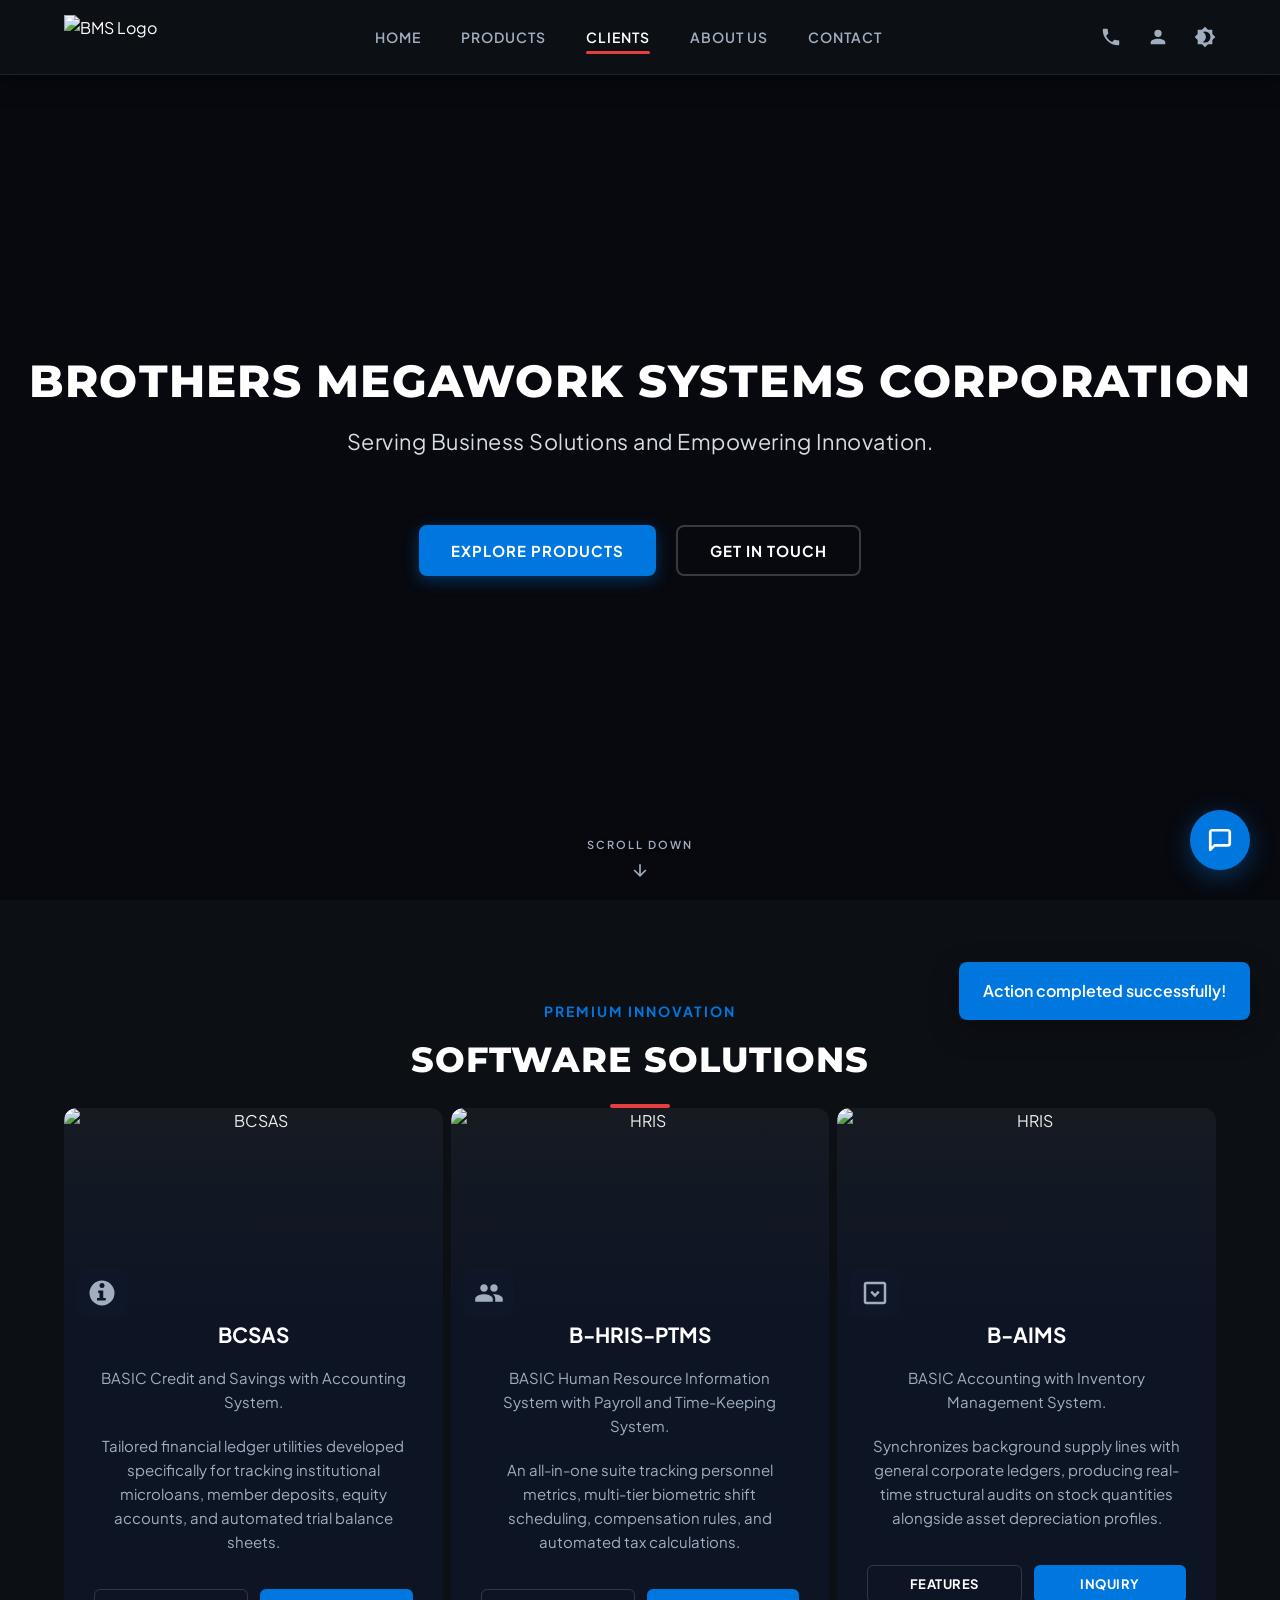
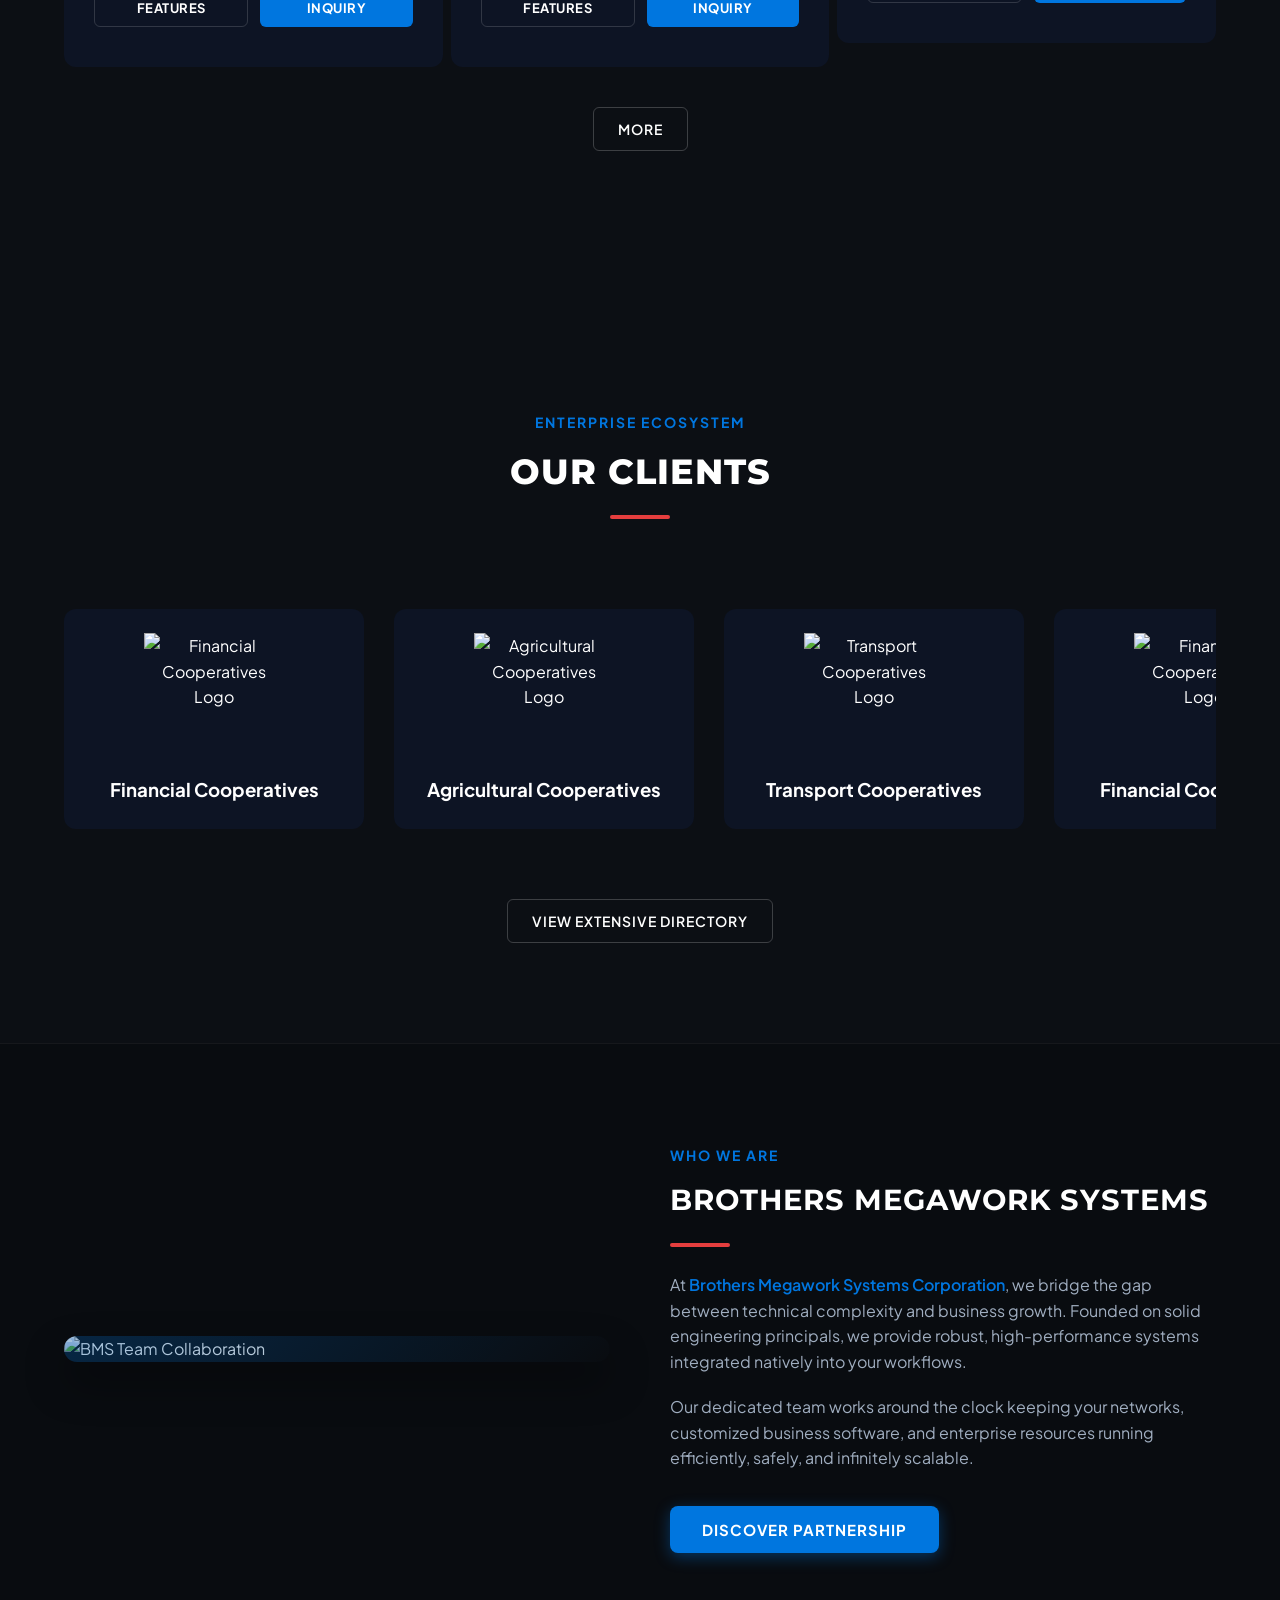
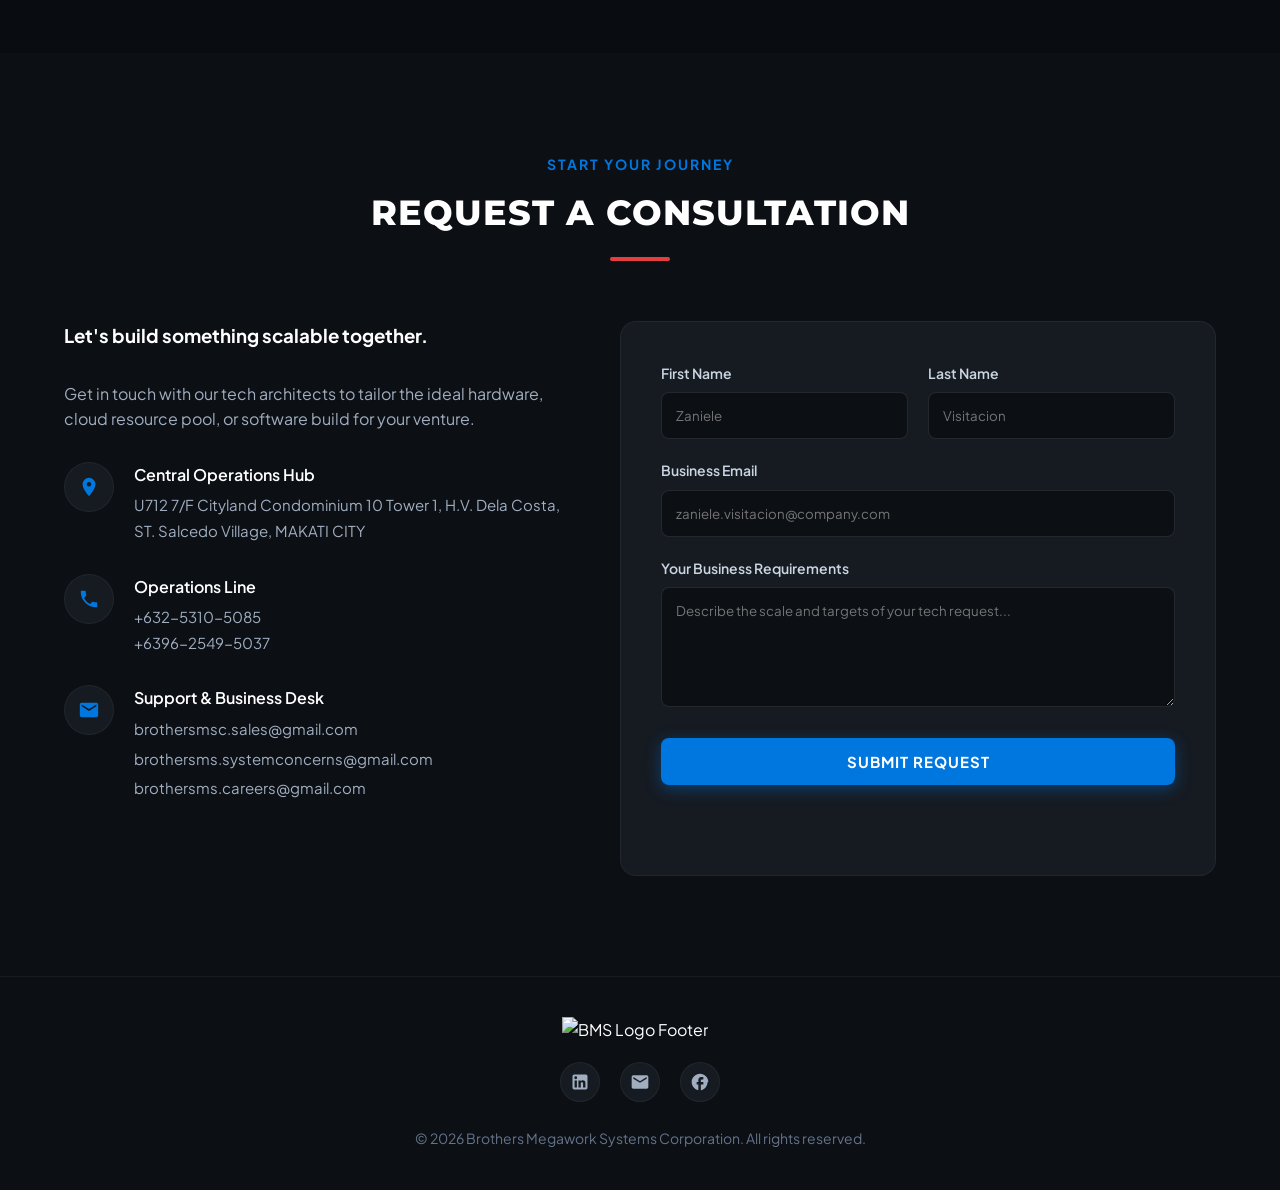
==== commit 06c1ebcd: "moved development products to main branch" ====
--- a/index.html
+++ b/index.html
@@ -120,19 +120,24 @@
        
         <div class="section-header">
             <span class="section-tag">Premium Innovation</span>
-            <h2 class="section-title">Our Key Products & Services</h2>
+            <h2 class="section-title">Software Solutions</h2>
             <div class="section-divider"></div>
 
 
         <div class="products-grid">
            
             <div class="product-card" data-product="BCSAS">
+
+                <div class="card-image-wrapper">
+                    <img src="Products/product1.jpg" alt="BCSAS" class="card-top-img">
+                    <div class="card-img-gradient-overlay"></div>
+                </div>
+
                 <div class="product-icon">
                     <svg viewBox="0 0 24 24" fill="currentColor">
                         <path d="M12,2A10,10 0 0,0 2,12A10,10 0 0,0 12,22A10,10 0 0,0 22,12A10,10 0 0,0 12,2M12,4A2,2 0 0,1 14,6A2,2 0 0,1 12,8A2,2 0 0,1 10,6A2,2 0 0,1 12,4M12,18H8V16H10V12H9V10H13V16H15V18H12Z"/>
                     </svg>
                 </div>
-
 
                 <h3 class="product-name">BCSAS</h3>
                 <p class="product-desc">BASIC Credit and Savings with Accounting System.</p>
@@ -142,6 +147,7 @@
                     <button class="btn-card-action btn-features">Features</button>
                     <button class="btn-card-action btn-inquiry">Inquiry</button>
                 </div>
+
                 <div class="features-dropdown">
                     <ul>
                         <li>📈 Comprehensive Credit & Savings Ledger Management</li>
@@ -153,6 +159,12 @@
 
 
             <div class="product-card" data-product="B-HRIS-PTMS">
+
+                <div class="card-image-wrapper">
+                    <img src="Products/product2.jpg" alt="HRIS" class="card-top-img">
+                    <div class="card-img-gradient-overlay"></div>
+                </div>
+
                 <div class="product-icon">
                     <svg viewBox="0 0 24 24" fill="currentColor">
                         <path d="M16 11c1.66 0 2.99-1.34 2.99-3S17.66 5 16 5s-3 1.34-3 3 1.34 3 3 3zm-8 0c1.66 0 3-1.34 3-3S9.66 5 8 5 5 6.34 5 8s1.34 3 3 3zm0 2c-2.33 0-7 1.17-7 3.5V19h14v-2.5c0-2.33-4.67-3.5-7-3.5zm8 0c-.29 0-.62.02-.97.05 1.16.84 1.97 1.97 1.97 3.45V19h6v-2.5c0-2.33-4.67-3.5-7-3.5z"/>
@@ -177,6 +189,11 @@
 
 
             <div class="product-card" data-product="B-AIMS">
+                <div class="card-image-wrapper">
+                    <img src="Products/product5.jpg" alt="HRIS" class="card-top-img">
+                    <div class="card-img-gradient-overlay"></div>
+                </div>
+
                 <div class="product-icon">
                     <svg viewBox="0 0 24 24" fill="currentColor">
                         <path d="M12,15.39L8.24,11.63L9.66,10.22L12,12.56L14.34,10.22L15.76,11.63L12,15.39M19,3H5C3.89,3 3,3.9 3,5V19C3,20.1 3.89,21 5,21H19C20.1,21 21,20.1 21,19V5C21,3.9 20.1,3 19,3M19,19H5V5H19V19Z"/>
@@ -211,7 +228,7 @@
     <section id="clients" class="section-container">
         <div class="section-header">
             <span class="section-tag">Enterprise Ecosystem</span>
-            <h2 class="section-title">Our Valued Client</h2>
+            <h2 class="section-title">Our Clients</h2>
             <div class="section-divider"></div>
         </div>
 
--- a/style.css
+++ b/style.css
@@ -1,14 +1,3 @@
-/* ==========================================================================
-   1. RESET, BASELINE & VARIABLES
-   ========================================================================== */
-   * {
-    margin: 0;
-    padding: 0;
-    box-sizing: border-box;
-    font-family: 'Plus Jakarta Sans', sans-serif;
-}
-
-
 /* ==========================================================================
    1. RESET, BASELINE & VARIABLES
    ========================================================================== */
@@ -42,7 +31,7 @@
 
 :root {
     --bg-dark: #0c0f14;
-    --bg-card: #161b22;
+    --bg-card: rgb(22, 27, 34);
     --text-white: #ffffff;
     --text-gray: #a0aec0;
     --brand-blue: #0076df;
@@ -413,24 +402,107 @@
 .products-grid {
     display: grid;
     grid-template-columns: repeat(auto-fit, minmax(320px, 1fr));
-    gap: 30px;
+    gap: 8px;
     align-items: stretch;
 }
 
+.product-card .card-image-wrapper {
+    position: absolute !important;            /* Pinned to top of card */
+    top: 0 !important;
+    left: 0 !important;
+    width: 100% !important;
+    height: 270px !important;                  /* 🎛️ Image header height */
+    z-index: 1 !important;                     /* Sits in background layer */
+    overflow: hidden !important;
+}
+
+.card-image-wrapper {
+    position: absolute !important;
+    top: 0 !important;
+    left: 0 !important;
+    width: 100% !important;
+    height: 100% !important;
+    object-fit: cover !important;
+}
+/* 3. GRADIENT OVERLAY (Sits directly on top of the image inside wrapper) */
+.product-card .card-image-wrapper::after {
+ 
+
+
+    /* 🚀 Gradient transitions from clear to card backdrop color (#0d1424) */
+
+    
+    z-index: 2 !important;
+    pointer-events: none !important;
+
+    /* 🎛️ ADJUST THIS HEIGHT TO CONTROL GRADIENT COVERAGE: */
+    height: 100px !important;           /* Only covers the bottom 70px of the image */
+
+    z-index: 11 !important;                     /* Above img, inside wrapper */
+    pointer-events: none !important;
+}
 
 .product-card {
     background-color: var(--bg-card);
     border-radius: 12px;
     padding: 40px 30px;
-    border: 1px solid rgba(255, 255, 255, 0.05);
     transition: var(--transition);
     position: relative;
     overflow: hidden;
     display: flex;
     flex-direction: column;
+    justify-content: flex-end !important;
     height: 100%;
-}
-
+    justify-content: space-between !important;
+    background-color: #0d1424 !important;
+}
+
+.product-card .card-image-wrapper {
+    background-color: var(--bg-card);
+    border-radius: 12px;
+    transition: var(--transition);
+    position: absolute;
+    overflow: hidden;
+    display: flex;
+    flex-direction: column;
+    height: 100%;
+}
+
+/* 2. Gradient layer stays behind text */
+.product-card .card-img-gradient-overlay {
+    position: absolute !important;
+    top: 0;
+    left: 0;
+    width: 100%;
+    height: 100%;
+    z-index: 1 !important;               /* Sits behind text */
+    pointer-events: none !important;
+}
+
+/* 3. Force text and headers to render ON TOP */
+.product-card .card-body,
+.product-card .card-header,
+.product-card .card-content,
+.product-card .product-name,
+.product-card .product-desc {
+    position: relative !important;
+    z-index: 10 !important;              /* 🚀 Guarantees text sits above image overlays */
+}
+
+/* 4. Anchor Buttons strictly at the bottom with spacing */
+.product-card .card-actions {
+    margin-top: auto !important; /* Pushes buttons to card bottom */
+    padding: 12px 20px 20px 20px !important; /* Clean bottom/side margin */
+    display: flex !important;
+    gap: 10px !important;
+}
+
+.product-card .btn-features,
+.product-card .btn-inquiry {
+    position: relative !important;
+    z-index: 15 !important; /* 🚀 Guarantees buttons are clickable */
+    cursor: pointer !important;
+}
 
 .product-card::before {
     content: '';
@@ -458,21 +530,24 @@
 
 
 .product-icon {
-    width: 60px;
-    height: 60px;
+    display: flex;
+    position: relative;
+    width: 50px;
+    height: 50px;
     border-radius: 10px;
-    background-color: rgba(0, 118, 223, 0.1);
-    color: var(--brand-blue);
-    display: flex;
+    background-color: rgba(15, 23, 42, 0.75) !important;
+    color: var(--text-gray);
     align-items: center;
     justify-content: center;
-    margin-bottom: 25px;
+    margin: 120px 0px 0px -17px;
+    z-index: 10 !important; 
 }
 
 
 .product-icon svg {
     width: 30px;
     height: 30px;
+    margin: 0px 0px 0px 0px;
 }
 
 
@@ -538,6 +613,10 @@
     background-color: var(--brand-blue-hover);
 }
 
+.features-dropdown {
+    display: none; /* Hidden by default */
+    transition: all 0.3s ease-in-out;
+}
 
 .features-dropdown {
     max-height: 0;
@@ -546,6 +625,9 @@
     margin-top: 0;
 }
 
+.features-dropdown.open {
+    display: block; /* Show when the 'open' class is added */
+}
 
 .features-dropdown.open {
     max-height: 400px;
@@ -602,23 +684,6 @@
     border-color: #ffffff;
 }
 
-
-.product-grid, .products-grid {
-    display: grid;
-    grid-template-columns: repeat(auto-fit, minmax(300px, 1fr));
-    gap: 30px;
-    align-items: start;
-}
-
-
-.product-card {
-    display: flex;
-    flex-direction: column;
-    height: auto;
-    min-height: 440px;
-}
-
-
 .product-desc {
     flex-grow: 0;
     margin-bottom: 20px;
@@ -630,6 +695,15 @@
     padding-top: 15px;
 }
 
+/* Hide features list by default for all product cards */
+.product-card .product-features {
+    display: none !important;
+}
+
+/* Reveal features ONLY when the specific parent card has the show-features class */
+.product-card.show-features .product-features {
+    display: block !important;
+}
 
 
 
@@ -1958,6 +2032,78 @@
     border-top-color: rgba(0, 0, 0, 0.05);
     color: var(--text-gray);
 }
+
+/* 1. Default (Dark Mode) Gradient Overlay */
+.product-card .card-img-gradient-overlay,
+.product-card .card-image-wrapper::after {
+    content: "" !important;
+    position: absolute !important;
+    top: 0 !important;
+    left: 0 !important;
+    width: 100% !important;
+    height: 100% !important;
+    
+    /* Dark Mode Transition: Fades into Dark Card Backdrop (#0d1424) */
+    background: linear-gradient(
+        to bottom,
+        rgba(13, 20, 36, 0) 0%,
+        rgba(13, 20, 36, 0.4) 50%,
+        rgba(13, 20, 36, 0.9) 85%,
+        #0d1424 100%
+    ) !important;
+    
+    z-index: 2 !important;
+    pointer-events: none !important;
+}
+
+/* 2. Light Mode Override (Triggers when body has .light-theme or [data-theme="light"]) */
+body.light-theme .product-card,
+[data-theme="light"] .product-card {
+    background-color: #ffffff !important;
+    border-color: #e2e8f0 !important;
+}
+
+body.light-theme .product-card .card-img-gradient-overlay,
+body.light-theme .product-card .card-image-wrapper::after,
+[data-theme="light"] .product-card .card-img-gradient-overlay,
+[data-theme="light"] .product-card .card-image-wrapper::after {
+    /* Light Mode Transition: Fades into Clean White (#ffffff) */
+    background: linear-gradient(
+        to bottom,
+        rgba(255, 255, 255, 0) 0%,
+        rgba(255, 255, 255, 0.4) 50%,
+        rgba(255, 255, 255, 0.9) 85%,
+        #ffffff 100%
+    ) !important;
+}
+
+/* 3. Light Mode Text & Button Contrast Adjustments */
+body.light-theme .product-card .product-title,
+[data-theme="light"] .product-card .product-title {
+    color: #1a202c !important;
+}
+
+body.light-theme .product-card .product-desc,
+[data-theme="light"] .product-card .product-desc {
+    color: #4a5568 !important;
+}
+
+body.light-theme .product-card .product-features li,
+[data-theme="light"] .product-card .product-features li {
+    color: #2d3748 !important;
+}
+
+body.light-theme .product-card .btn-features,
+[data-theme="light"] .product-card .btn-features {
+    border-color: #cbd5e0 !important;
+    color: #2d3748 !important;
+}
+
+body.light-theme .product-card .btn-features:hover,
+[data-theme="light"] .product-card .btn-features:hover {
+    background-color: #edf2f7 !important;
+}
+
 /* ==========================================================================
    LIGHT & DARK MODE TOGGLE DEFINITIONS
    ========================================================================== */
@@ -2099,6 +2245,9 @@
        color: #ffffff !important;
    }
 
+   body.light-theme .product-icon {
+        color: #a0aec0 !important;
+   }
    /* ==========================================================================
    STRICT LIGHT MODE USER CHAT TEXT CONTRAST OVERRIDE
    ========================================================================== */
@@ -2128,8 +2277,6 @@
         word-break: break-word;
         overflow-wrap: break-word;
     }
-<<<<<<< HEAD
-=======
 }
 
 /* Ensure product grid items align to the top on PC, preventing height-stretching */
@@ -2190,5 +2337,4 @@
 .product-card .card-actions {
     margin-top: auto !important;
     padding-top: 16px !important;
->>>>>>> 06c1ebc (moved development products to main branch)
 }
--- a/style.css
+++ b/style.css
@@ -1,14 +1,3 @@
-/* ==========================================================================
-   1. RESET, BASELINE & VARIABLES
-   ========================================================================== */
-   * {
-    margin: 0;
-    padding: 0;
-    box-sizing: border-box;
-    font-family: 'Plus Jakarta Sans', sans-serif;
-}
-
-
 /* ==========================================================================
    1. RESET, BASELINE & VARIABLES
    ========================================================================== */
@@ -42,7 +31,7 @@
 
 :root {
     --bg-dark: #0c0f14;
-    --bg-card: #161b22;
+    --bg-card: rgb(22, 27, 34);
     --text-white: #ffffff;
     --text-gray: #a0aec0;
     --brand-blue: #0076df;
@@ -413,24 +402,107 @@
 .products-grid {
     display: grid;
     grid-template-columns: repeat(auto-fit, minmax(320px, 1fr));
-    gap: 30px;
+    gap: 8px;
     align-items: stretch;
 }
 
+.product-card .card-image-wrapper {
+    position: absolute !important;            /* Pinned to top of card */
+    top: 0 !important;
+    left: 0 !important;
+    width: 100% !important;
+    height: 270px !important;                  /* 🎛️ Image header height */
+    z-index: 1 !important;                     /* Sits in background layer */
+    overflow: hidden !important;
+}
+
+.card-image-wrapper {
+    position: absolute !important;
+    top: 0 !important;
+    left: 0 !important;
+    width: 100% !important;
+    height: 100% !important;
+    object-fit: cover !important;
+}
+/* 3. GRADIENT OVERLAY (Sits directly on top of the image inside wrapper) */
+.product-card .card-image-wrapper::after {
+ 
+
+
+    /* 🚀 Gradient transitions from clear to card backdrop color (#0d1424) */
+
+    
+    z-index: 2 !important;
+    pointer-events: none !important;
+
+    /* 🎛️ ADJUST THIS HEIGHT TO CONTROL GRADIENT COVERAGE: */
+    height: 100px !important;           /* Only covers the bottom 70px of the image */
+
+    z-index: 11 !important;                     /* Above img, inside wrapper */
+    pointer-events: none !important;
+}
 
 .product-card {
     background-color: var(--bg-card);
     border-radius: 12px;
     padding: 40px 30px;
-    border: 1px solid rgba(255, 255, 255, 0.05);
     transition: var(--transition);
     position: relative;
     overflow: hidden;
     display: flex;
     flex-direction: column;
+    justify-content: flex-end !important;
     height: 100%;
-}
-
+    justify-content: space-between !important;
+    background-color: #0d1424 !important;
+}
+
+.product-card .card-image-wrapper {
+    background-color: var(--bg-card);
+    border-radius: 12px;
+    transition: var(--transition);
+    position: absolute;
+    overflow: hidden;
+    display: flex;
+    flex-direction: column;
+    height: 100%;
+}
+
+/* 2. Gradient layer stays behind text */
+.product-card .card-img-gradient-overlay {
+    position: absolute !important;
+    top: 0;
+    left: 0;
+    width: 100%;
+    height: 100%;
+    z-index: 1 !important;               /* Sits behind text */
+    pointer-events: none !important;
+}
+
+/* 3. Force text and headers to render ON TOP */
+.product-card .card-body,
+.product-card .card-header,
+.product-card .card-content,
+.product-card .product-name,
+.product-card .product-desc {
+    position: relative !important;
+    z-index: 10 !important;              /* 🚀 Guarantees text sits above image overlays */
+}
+
+/* 4. Anchor Buttons strictly at the bottom with spacing */
+.product-card .card-actions {
+    margin-top: auto !important; /* Pushes buttons to card bottom */
+    padding: 12px 20px 20px 20px !important; /* Clean bottom/side margin */
+    display: flex !important;
+    gap: 10px !important;
+}
+
+.product-card .btn-features,
+.product-card .btn-inquiry {
+    position: relative !important;
+    z-index: 15 !important; /* 🚀 Guarantees buttons are clickable */
+    cursor: pointer !important;
+}
 
 .product-card::before {
     content: '';
@@ -458,21 +530,24 @@
 
 
 .product-icon {
-    width: 60px;
-    height: 60px;
+    display: flex;
+    position: relative;
+    width: 50px;
+    height: 50px;
     border-radius: 10px;
-    background-color: rgba(0, 118, 223, 0.1);
-    color: var(--brand-blue);
-    display: flex;
+    background-color: rgba(15, 23, 42, 0.75) !important;
+    color: var(--text-gray);
     align-items: center;
     justify-content: center;
-    margin-bottom: 25px;
+    margin: 120px 0px 0px -17px;
+    z-index: 10 !important; 
 }
 
 
 .product-icon svg {
     width: 30px;
     height: 30px;
+    margin: 0px 0px 0px 0px;
 }
 
 
@@ -538,6 +613,10 @@
     background-color: var(--brand-blue-hover);
 }
 
+.features-dropdown {
+    display: none; /* Hidden by default */
+    transition: all 0.3s ease-in-out;
+}
 
 .features-dropdown {
     max-height: 0;
@@ -546,6 +625,9 @@
     margin-top: 0;
 }
 
+.features-dropdown.open {
+    display: block; /* Show when the 'open' class is added */
+}
 
 .features-dropdown.open {
     max-height: 400px;
@@ -602,23 +684,6 @@
     border-color: #ffffff;
 }
 
-
-.product-grid, .products-grid {
-    display: grid;
-    grid-template-columns: repeat(auto-fit, minmax(300px, 1fr));
-    gap: 30px;
-    align-items: start;
-}
-
-
-.product-card {
-    display: flex;
-    flex-direction: column;
-    height: auto;
-    min-height: 440px;
-}
-
-
 .product-desc {
     flex-grow: 0;
     margin-bottom: 20px;
@@ -630,6 +695,15 @@
     padding-top: 15px;
 }
 
+/* Hide features list by default for all product cards */
+.product-card .product-features {
+    display: none !important;
+}
+
+/* Reveal features ONLY when the specific parent card has the show-features class */
+.product-card.show-features .product-features {
+    display: block !important;
+}
 
 
 
@@ -1958,6 +2032,78 @@
     border-top-color: rgba(0, 0, 0, 0.05);
     color: var(--text-gray);
 }
+
+/* 1. Default (Dark Mode) Gradient Overlay */
+.product-card .card-img-gradient-overlay,
+.product-card .card-image-wrapper::after {
+    content: "" !important;
+    position: absolute !important;
+    top: 0 !important;
+    left: 0 !important;
+    width: 100% !important;
+    height: 100% !important;
+    
+    /* Dark Mode Transition: Fades into Dark Card Backdrop (#0d1424) */
+    background: linear-gradient(
+        to bottom,
+        rgba(13, 20, 36, 0) 0%,
+        rgba(13, 20, 36, 0.4) 50%,
+        rgba(13, 20, 36, 0.9) 85%,
+        #0d1424 100%
+    ) !important;
+    
+    z-index: 2 !important;
+    pointer-events: none !important;
+}
+
+/* 2. Light Mode Override (Triggers when body has .light-theme or [data-theme="light"]) */
+body.light-theme .product-card,
+[data-theme="light"] .product-card {
+    background-color: #ffffff !important;
+    border-color: #e2e8f0 !important;
+}
+
+body.light-theme .product-card .card-img-gradient-overlay,
+body.light-theme .product-card .card-image-wrapper::after,
+[data-theme="light"] .product-card .card-img-gradient-overlay,
+[data-theme="light"] .product-card .card-image-wrapper::after {
+    /* Light Mode Transition: Fades into Clean White (#ffffff) */
+    background: linear-gradient(
+        to bottom,
+        rgba(255, 255, 255, 0) 0%,
+        rgba(255, 255, 255, 0.4) 50%,
+        rgba(255, 255, 255, 0.9) 85%,
+        #ffffff 100%
+    ) !important;
+}
+
+/* 3. Light Mode Text & Button Contrast Adjustments */
+body.light-theme .product-card .product-title,
+[data-theme="light"] .product-card .product-title {
+    color: #1a202c !important;
+}
+
+body.light-theme .product-card .product-desc,
+[data-theme="light"] .product-card .product-desc {
+    color: #4a5568 !important;
+}
+
+body.light-theme .product-card .product-features li,
+[data-theme="light"] .product-card .product-features li {
+    color: #2d3748 !important;
+}
+
+body.light-theme .product-card .btn-features,
+[data-theme="light"] .product-card .btn-features {
+    border-color: #cbd5e0 !important;
+    color: #2d3748 !important;
+}
+
+body.light-theme .product-card .btn-features:hover,
+[data-theme="light"] .product-card .btn-features:hover {
+    background-color: #edf2f7 !important;
+}
+
 /* ==========================================================================
    LIGHT & DARK MODE TOGGLE DEFINITIONS
    ========================================================================== */
@@ -2099,6 +2245,9 @@
        color: #ffffff !important;
    }
 
+   body.light-theme .product-icon {
+        color: #a0aec0 !important;
+   }
    /* ==========================================================================
    STRICT LIGHT MODE USER CHAT TEXT CONTRAST OVERRIDE
    ========================================================================== */
@@ -2128,8 +2277,6 @@
         word-break: break-word;
         overflow-wrap: break-word;
     }
-<<<<<<< HEAD
-=======
 }
 
 /* Ensure product grid items align to the top on PC, preventing height-stretching */
@@ -2190,5 +2337,4 @@
 .product-card .card-actions {
     margin-top: auto !important;
     padding-top: 16px !important;
->>>>>>> 06c1ebc (moved development products to main branch)
 }
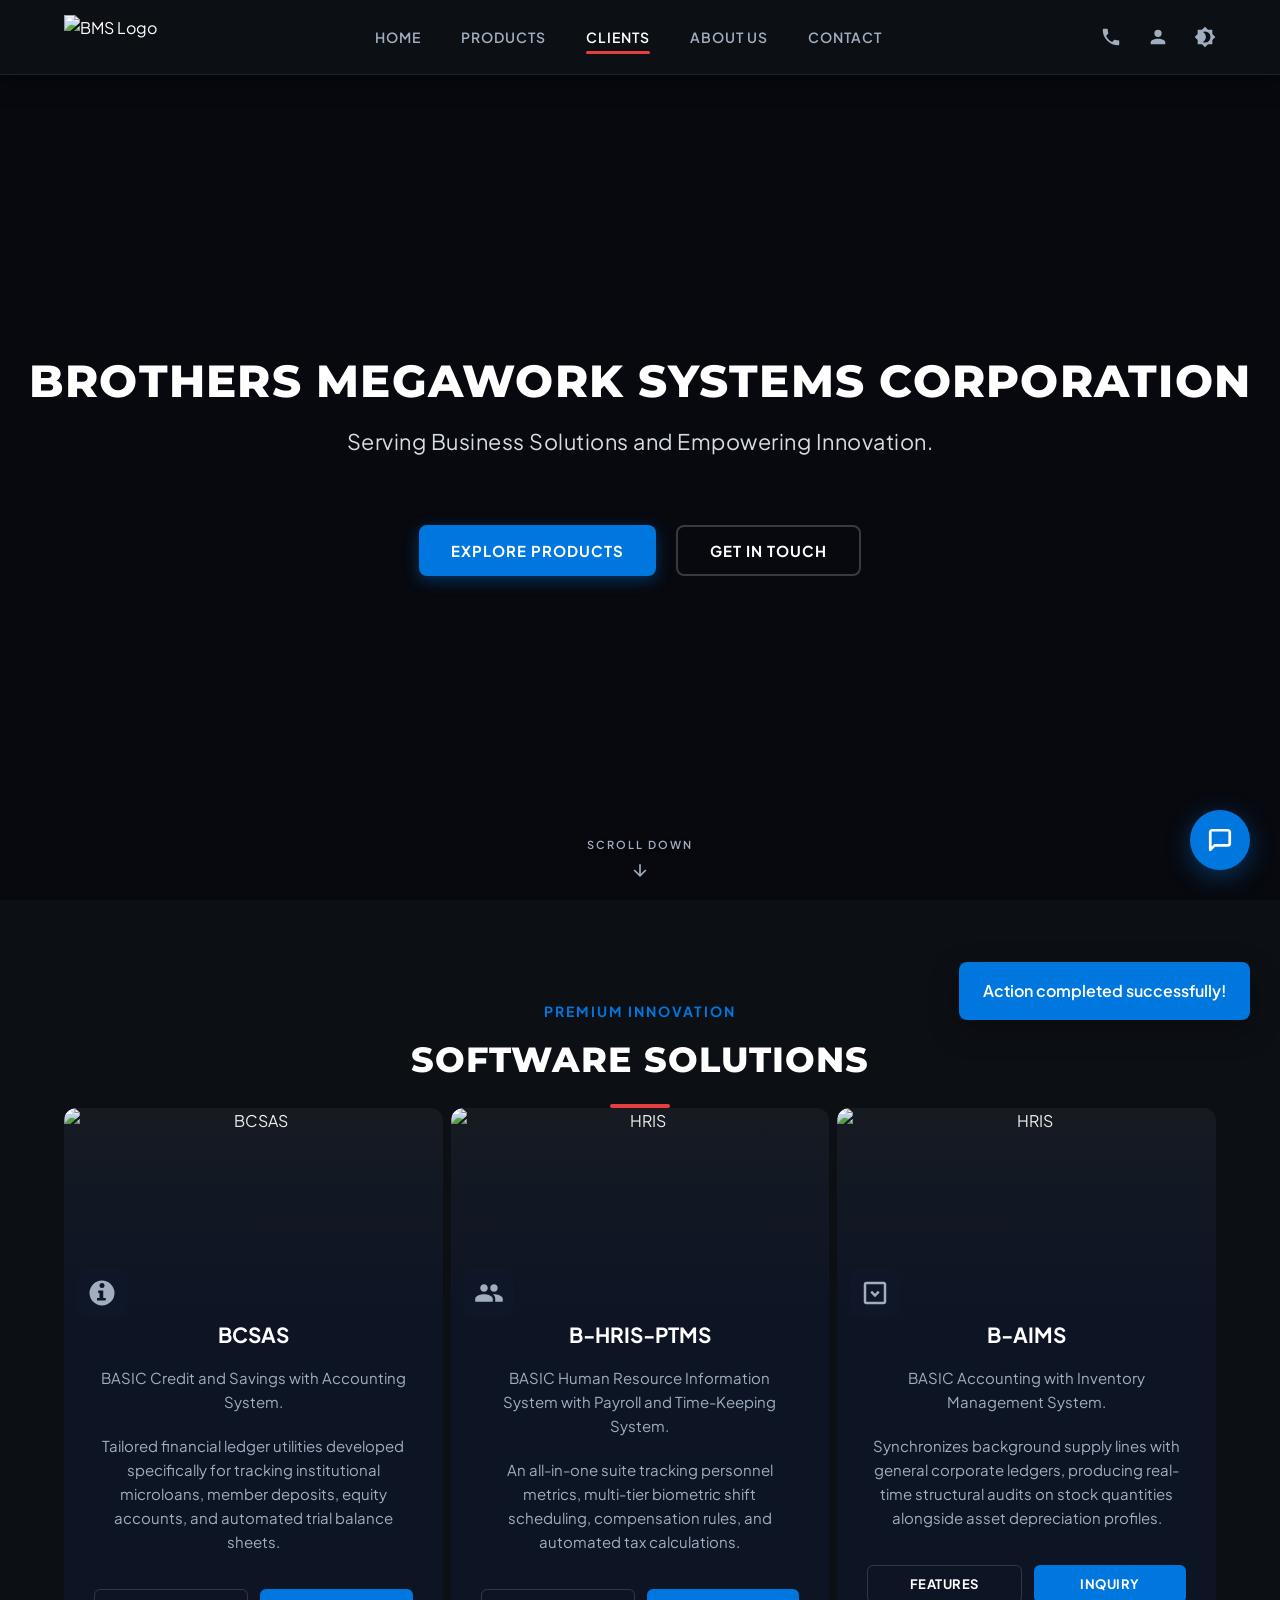
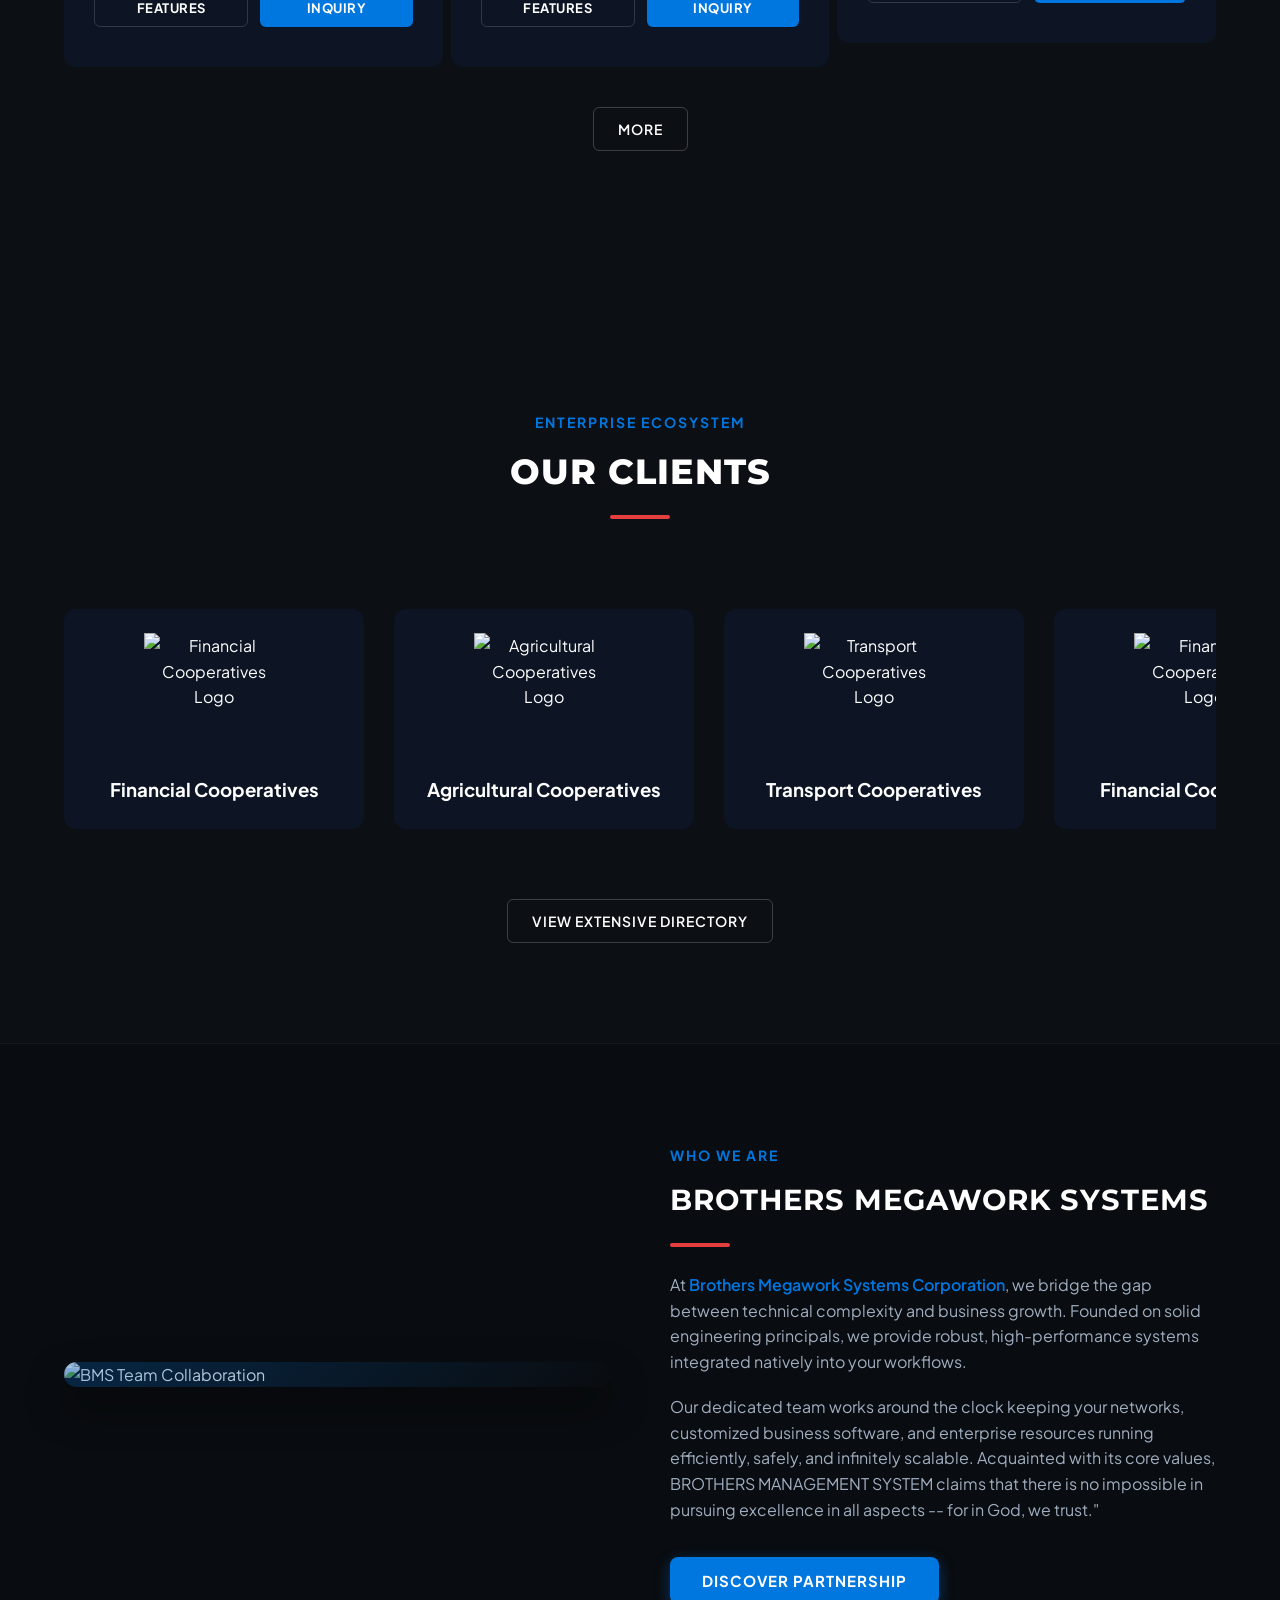
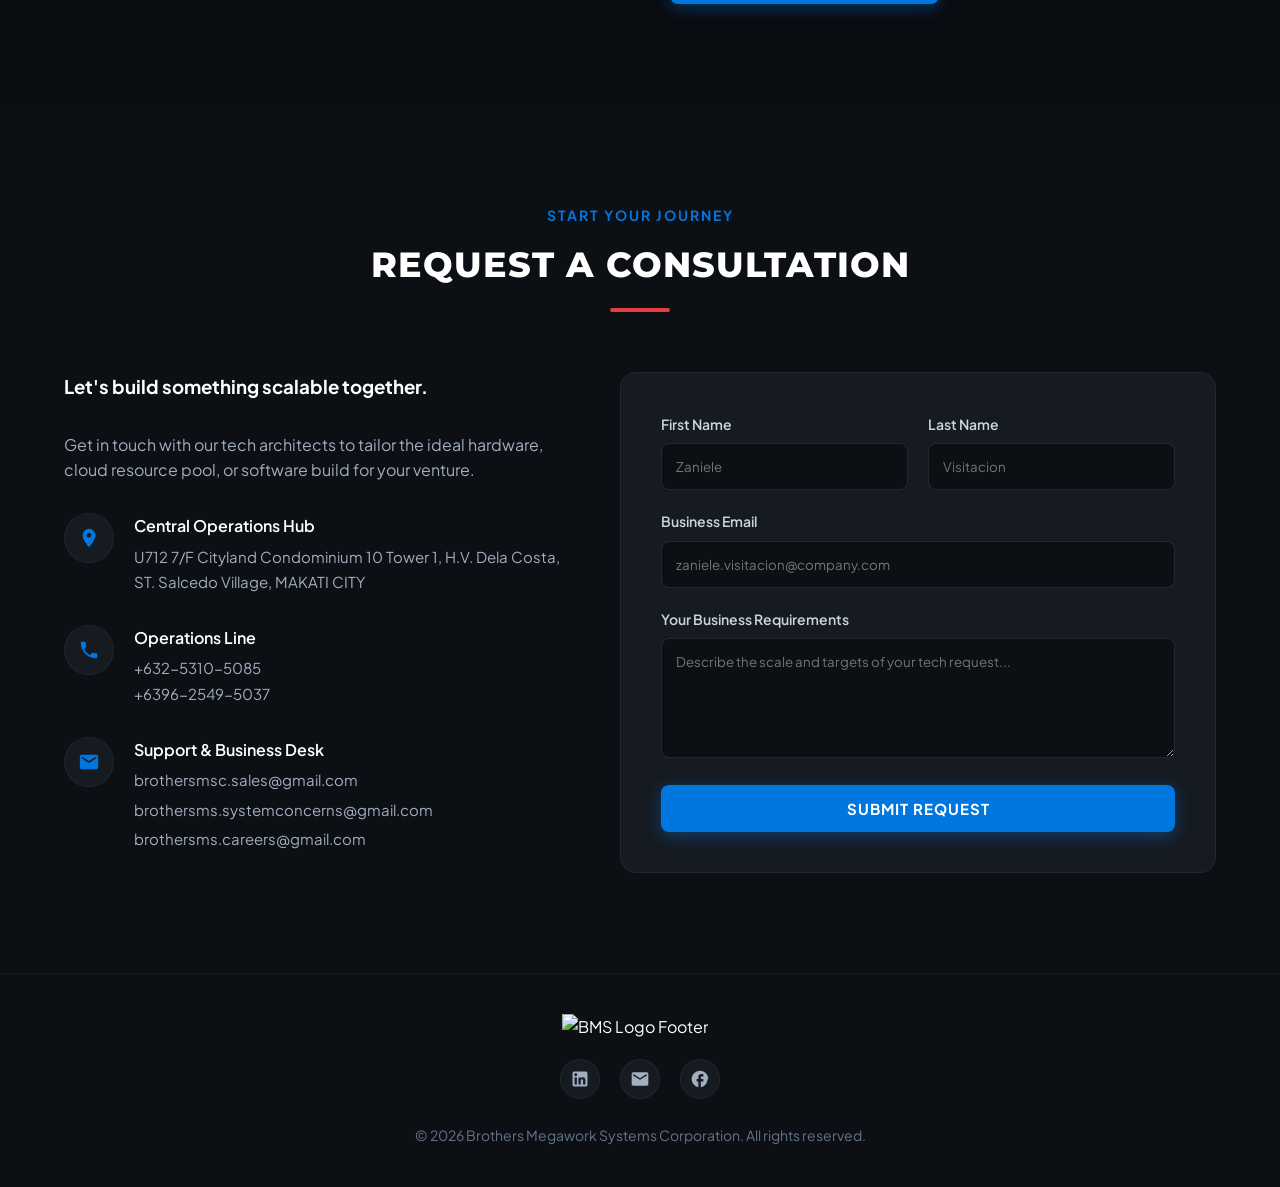
==== commit a4637068: "Merge branches 'main' and 'main' of https://github.com/zanyxstar124/zanyxstar124.github.io" ====
--- a/index.html
+++ b/index.html
@@ -21,15 +21,6 @@
     <!-- External Stylesheets -->
     <link rel="stylesheet" href="style.css">
     <link rel="html" href="Clients">
-
-    <!--HCaptcha Verification-->
-    <meta charset="UTF-8">
-    <meta name="viewport" content="width=device-width, initial-scale=1.0">
-    <title>Brothers Megawork Systems Corporation</title>
-    
-    <script src="https://web3forms.com/client/script.js" async defer></script>
-    
-    <link rel="stylesheet" href="style.css">
     
 </head>
 <body>
@@ -311,7 +302,7 @@
 
 
     <!-- ========================================== -->
-    <!-- ABOUT SECTION                           -->
+    <!-- ABOUT SECTION                              -->
     <!-- ========================================== -->
     <section id="about" class="contact-section">
         <div class="section-container">
@@ -327,7 +318,7 @@
                     <h3 class="section-title">BROTHERS MEGAWORK SYSTEMS</h3>
                     <div class="section-divider" style="margin: 15px 0 25px 0;"></div>
                     <p>At <span class="highlight-accent">Brothers Megawork Systems Corporation</span>, we bridge the gap between technical complexity and business growth. Founded on solid engineering principals, we provide robust, high-performance systems integrated natively into your workflows.</p>
-                    <p>Our dedicated team works around the clock keeping your networks, customized business software, and enterprise resources running efficiently, safely, and infinitely scalable.</p>
+                    <p>Our dedicated team works around the clock keeping your networks, customized business software, and enterprise resources running efficiently, safely, and infinitely scalable. Acquainted with its core values, BROTHERS MANAGEMENT SYSTEM claims that there is no impossible in pursuing excellence in all aspects -- for in God, we trust."</p>
                     <button class="btn btn-primary" onclick="scrollToSec('contact')" style="margin-top: 15px;">Discover Partnership</button>
                 </div>
             </div>
@@ -397,11 +388,11 @@
                             brothersmsc.sales@gmail.com
                         </a>
                         <br>
-                        <a href="#" id="system-email-link" title="Contact Systems Support" style="display: inline-block; margin-top: 5px;">
+                        <a href="mailto:brothersms.systemconcerns@gmail.com?subject=BMS System Concern Support Inquiry" id="smart-system-email-link" title="Contact Systems Support" style="display: inline-block; margin-top: 5px;">
                             brothersms.systemconcerns@gmail.com
                         </a>
                         <br>
-                        <a href="#" id="careers-email-link" title="Contact Careers" style="display: inline-block; margin-top: 5px;">
+                        <a href="mailto:brothersms.careers@gmail.com?subject=BMS Careers Inquiry" id="smart-system-email-link" title="Contact Careers" style="display: inline-block; margin-top: 5px;">
                             brothersms.careers@gmail.com
                         </a>
                     </div>
@@ -410,7 +401,7 @@
 
             
             <form class="contact-form" id="consultationForm">
-                <input type="hidden" name="access_key" value="6419c4e1-ef7b-4db0-97b8-5edbc9098ef1"> <!--PUBLIC KEY, NOT CRITICAL-->
+                <input type="hidden" name="access_key" value="6419c4e1-ef7b-4db0-97b8-5edbc9098ef1">
                 <input type="hidden" name="subject" value="BMS Website - Enterprise Consultation Request">
                 <input type="hidden" name="from_name" value="BMS Web Portal">
                 
@@ -437,13 +428,7 @@
                     <textarea id="message" name="message" class="form-textarea" placeholder="Describe the scale and targets of your tech request..." required></textarea>
                 </div>
             
-                <div class="captcha-container">
-                    <div class="h-captcha" data-captcha="true">   
-                </div>
-
-                <div class="btn-submit">
-                    <button type="submit" class="btn btn-primary" style="width: 100%;">Submit Request</button>
-                </div>
+                <button type="submit" class="btn btn-primary" style="width: 100%;">Submit Request</button>
             </form>
         </div>
     </section>
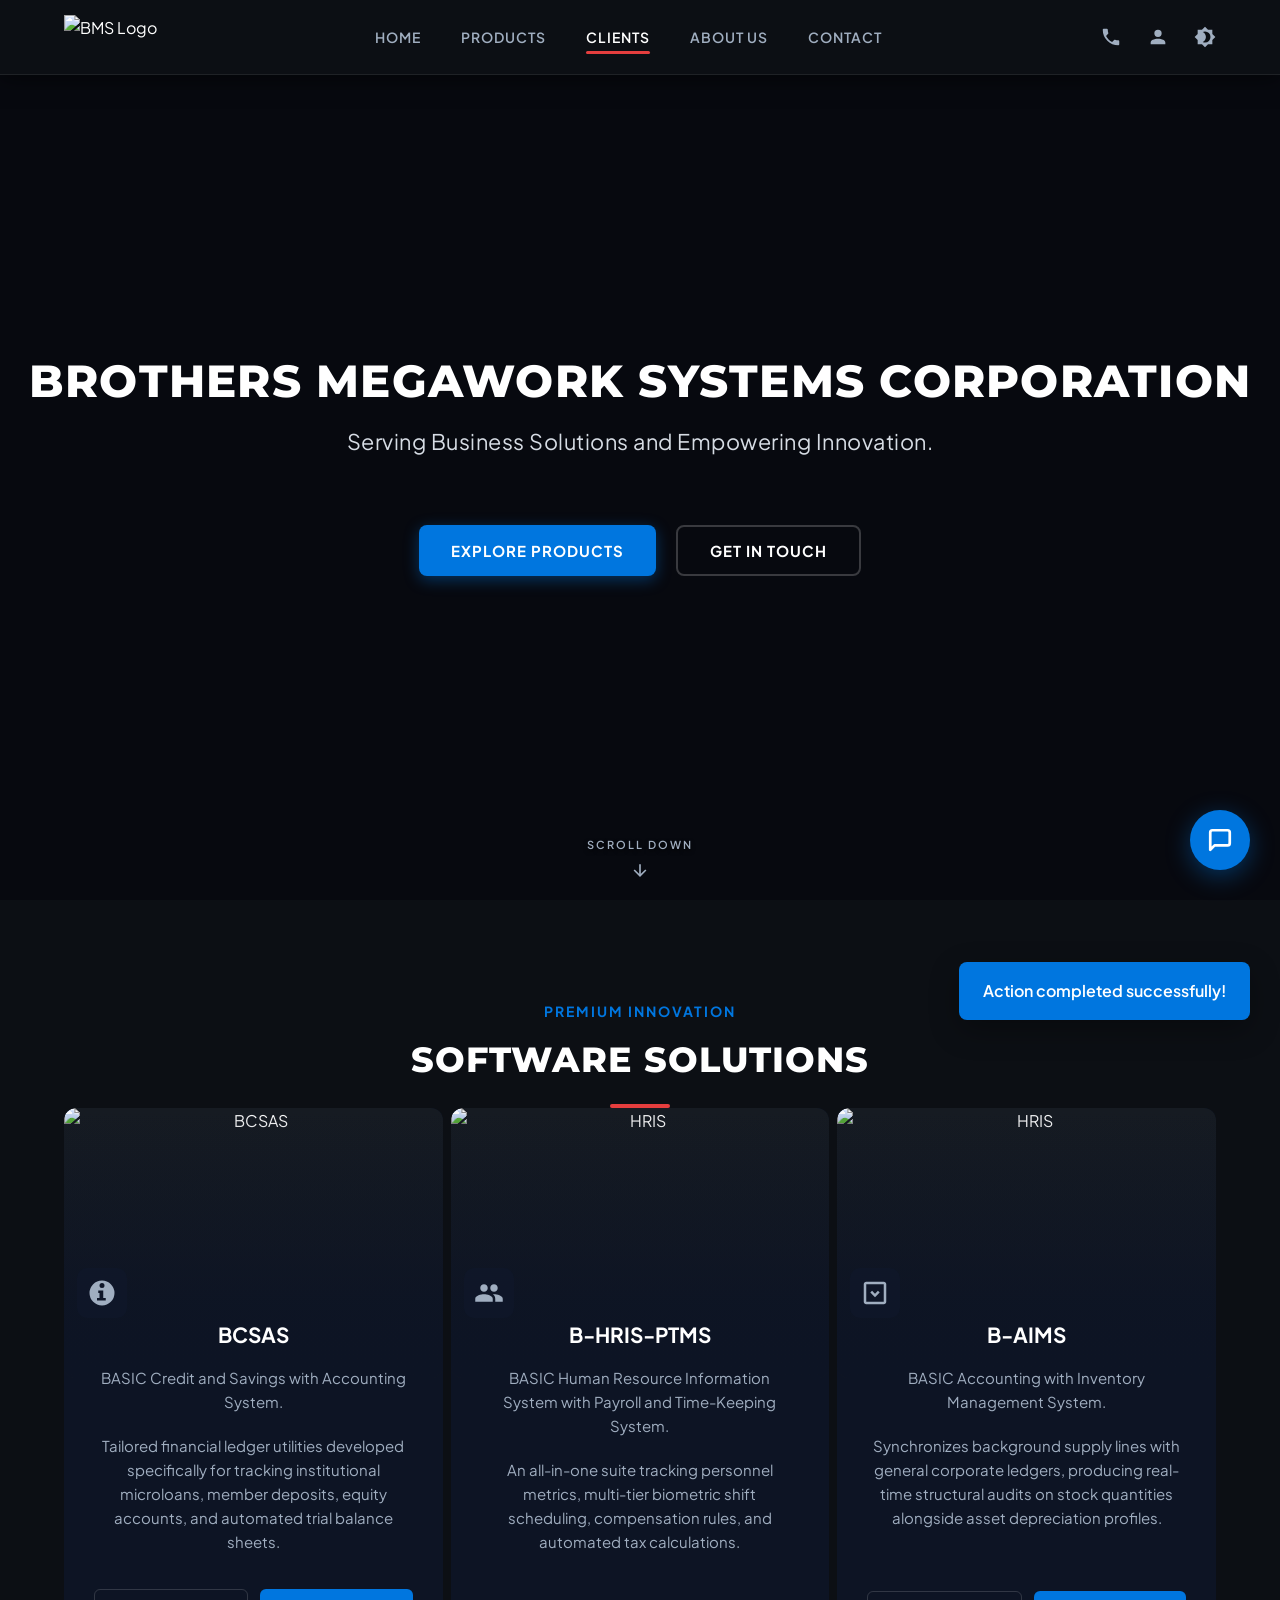
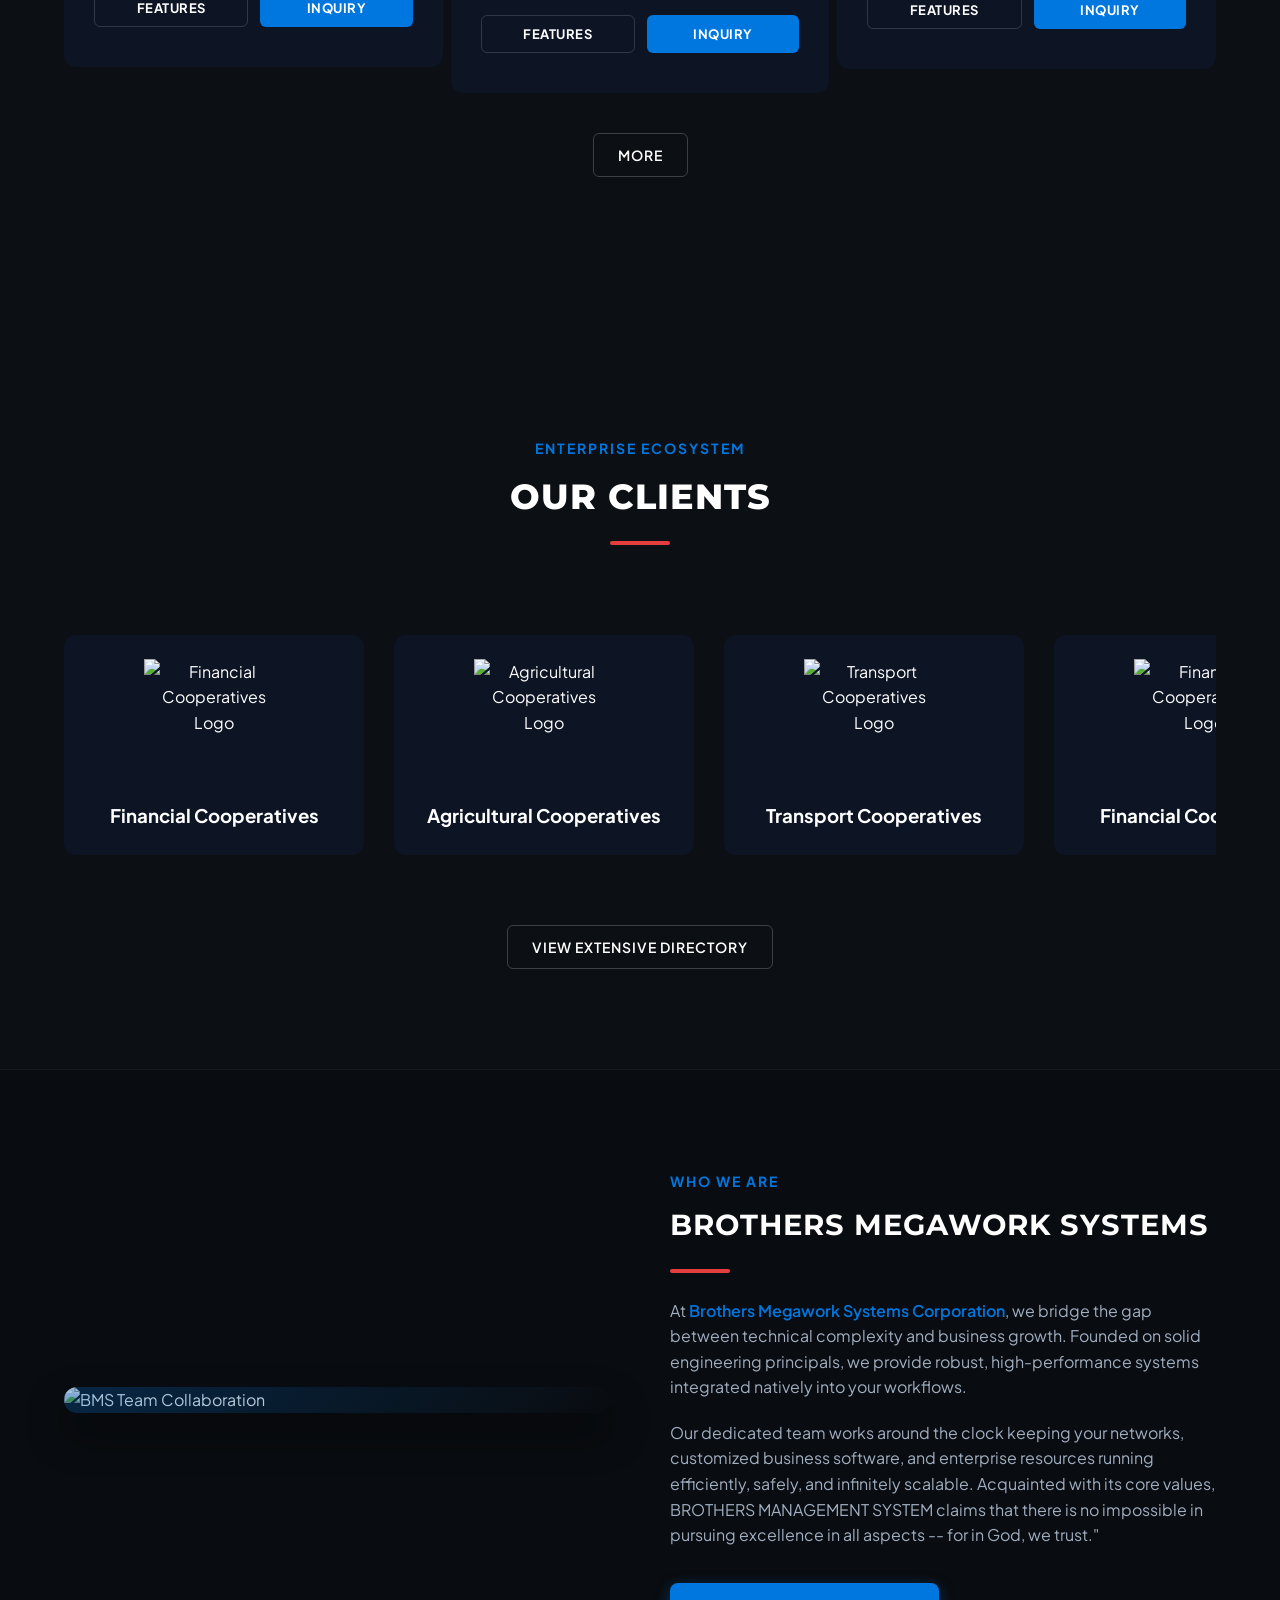
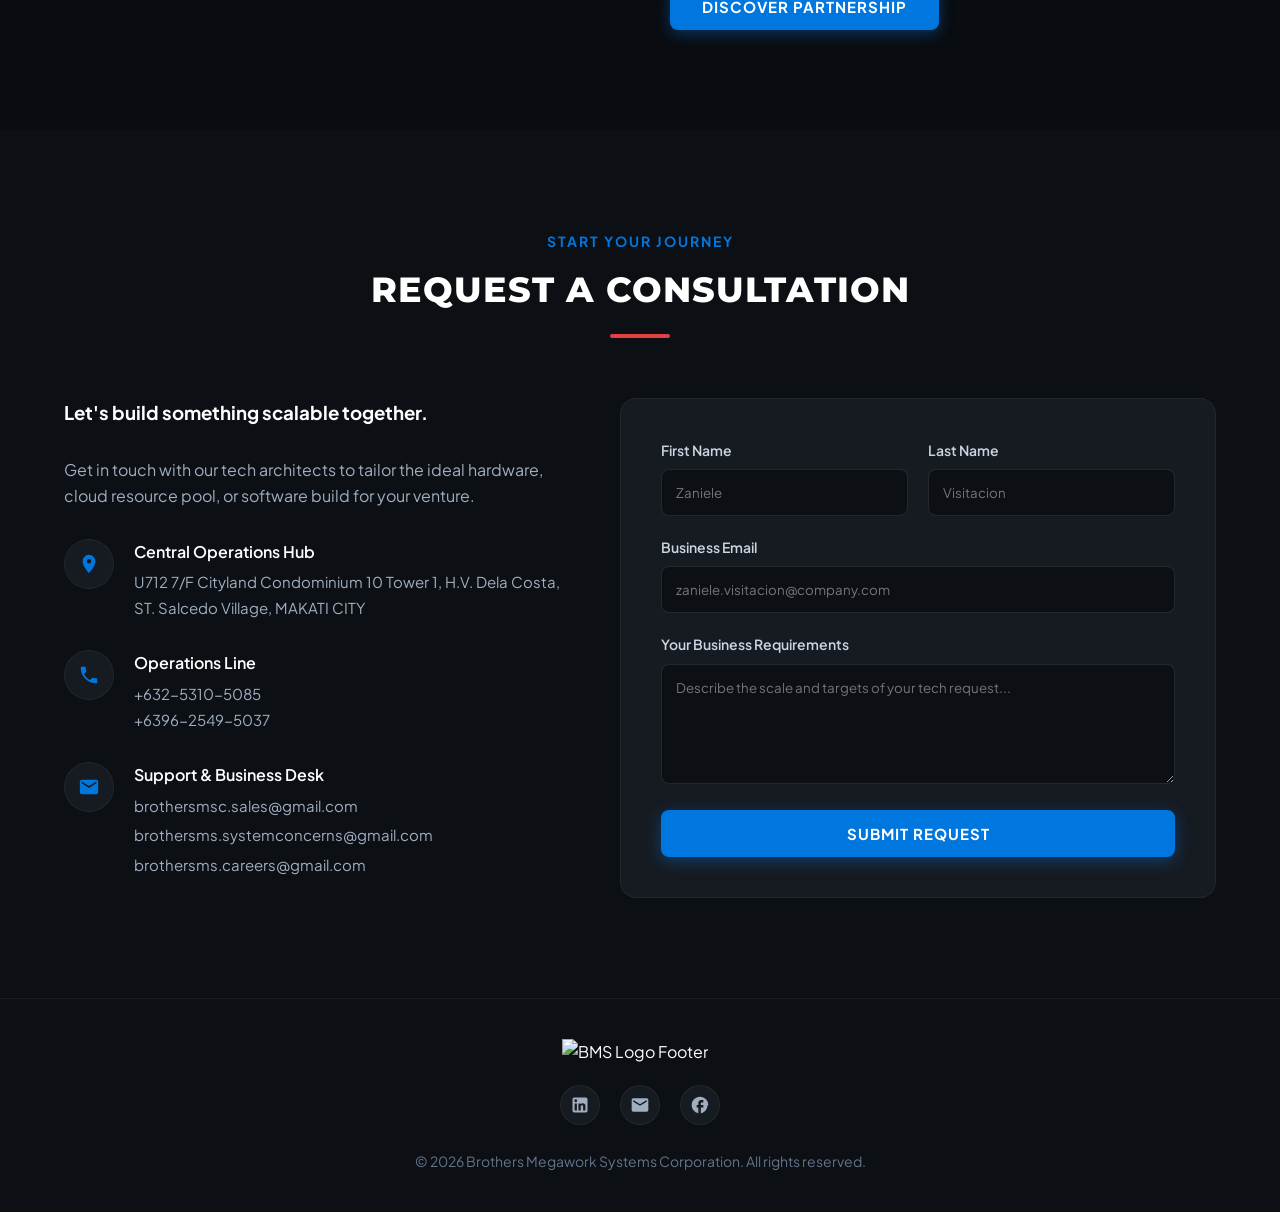
==== commit 2ca04389: "Products container" ====
--- a/index.html
+++ b/index.html
@@ -163,7 +163,7 @@
                 </div>
                 <h3 class="product-name">B-HRIS-PTMS</h3>
                 <p class="product-desc">BASIC Human Resource Information System with Payroll and Time-Keeping System.</p>
-                <p class="product-desc">An all-in-one suite tracking personnel metrics, multi-tier biometric shift scheduling, compensation rules, and automated tax calculations.</p>
+                <p class="product-desc">An all-in-one suite tracking personnel metrics, multi-tier biometric shift scheduling, compensation rules, and automated tax calculations.</p><br>
                
                 <div class="product-actions">
                     <button class="btn-card-action btn-features">Features</button>
@@ -173,7 +173,7 @@
                     <ul>
                         <li>📅 Unified Employee Profile & Matrix Directories</li>
                         <li>⏱️ Biometric Integration with Real-Time Timekeeping</li>
-                        <li>💸 Automated Payroll, Government Deductions & Payslip Generation</li>
+                        <li>💸 Automated Payroll, Government Deductions & Payslip Generation</li><br>
                     </ul>
                 </div>
             </div>
@@ -192,7 +192,7 @@
                 </div>
                 <h3 class="product-name">B-AIMS</h3>
                 <p class="product-desc">BASIC Accounting with Inventory Management System.</p>
-                <p class="product-desc">Synchronizes background supply lines with general corporate ledgers, producing real-time structural audits on stock quantities alongside asset depreciation profiles.</p>
+                <p class="product-desc">Synchronizes background supply lines with general corporate ledgers, producing real-time structural audits on stock quantities alongside asset depreciation profiles.</p><br>
                
                 <div class="product-actions">
                     <button class="btn-card-action btn-features">Features</button>
@@ -202,7 +202,7 @@
                     <ul>
                         <li>📊 Double-Entry General Ledger Integration</li>
                         <li>📦 Real-Time Stock Tracking & Reorder Point Alerts</li>
-                        <li>📝 Asset Value, Depreciation & Profit-Loss Calculations</li>
+                        <li>📝 Asset Value, Depreciation & Profit-Loss Calculations</li><br>
                     </ul>
                 </div>
             </div>
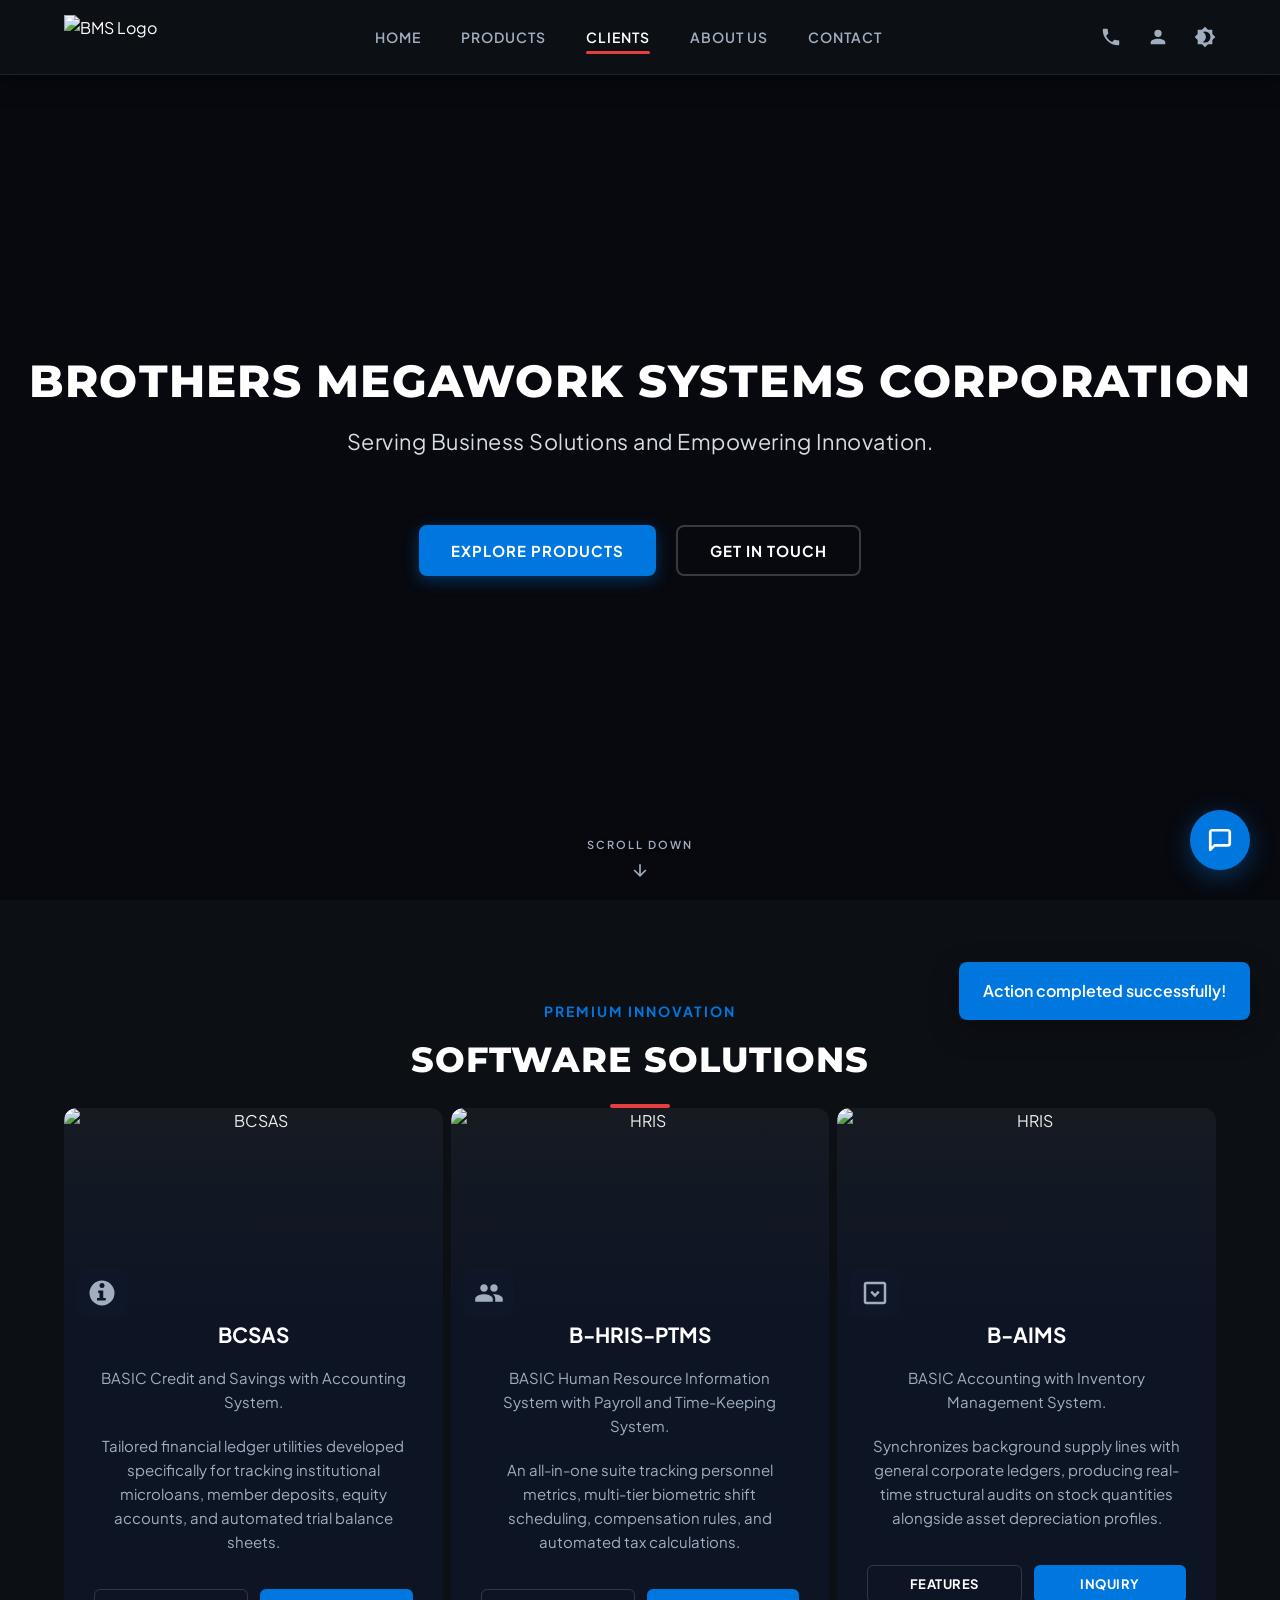
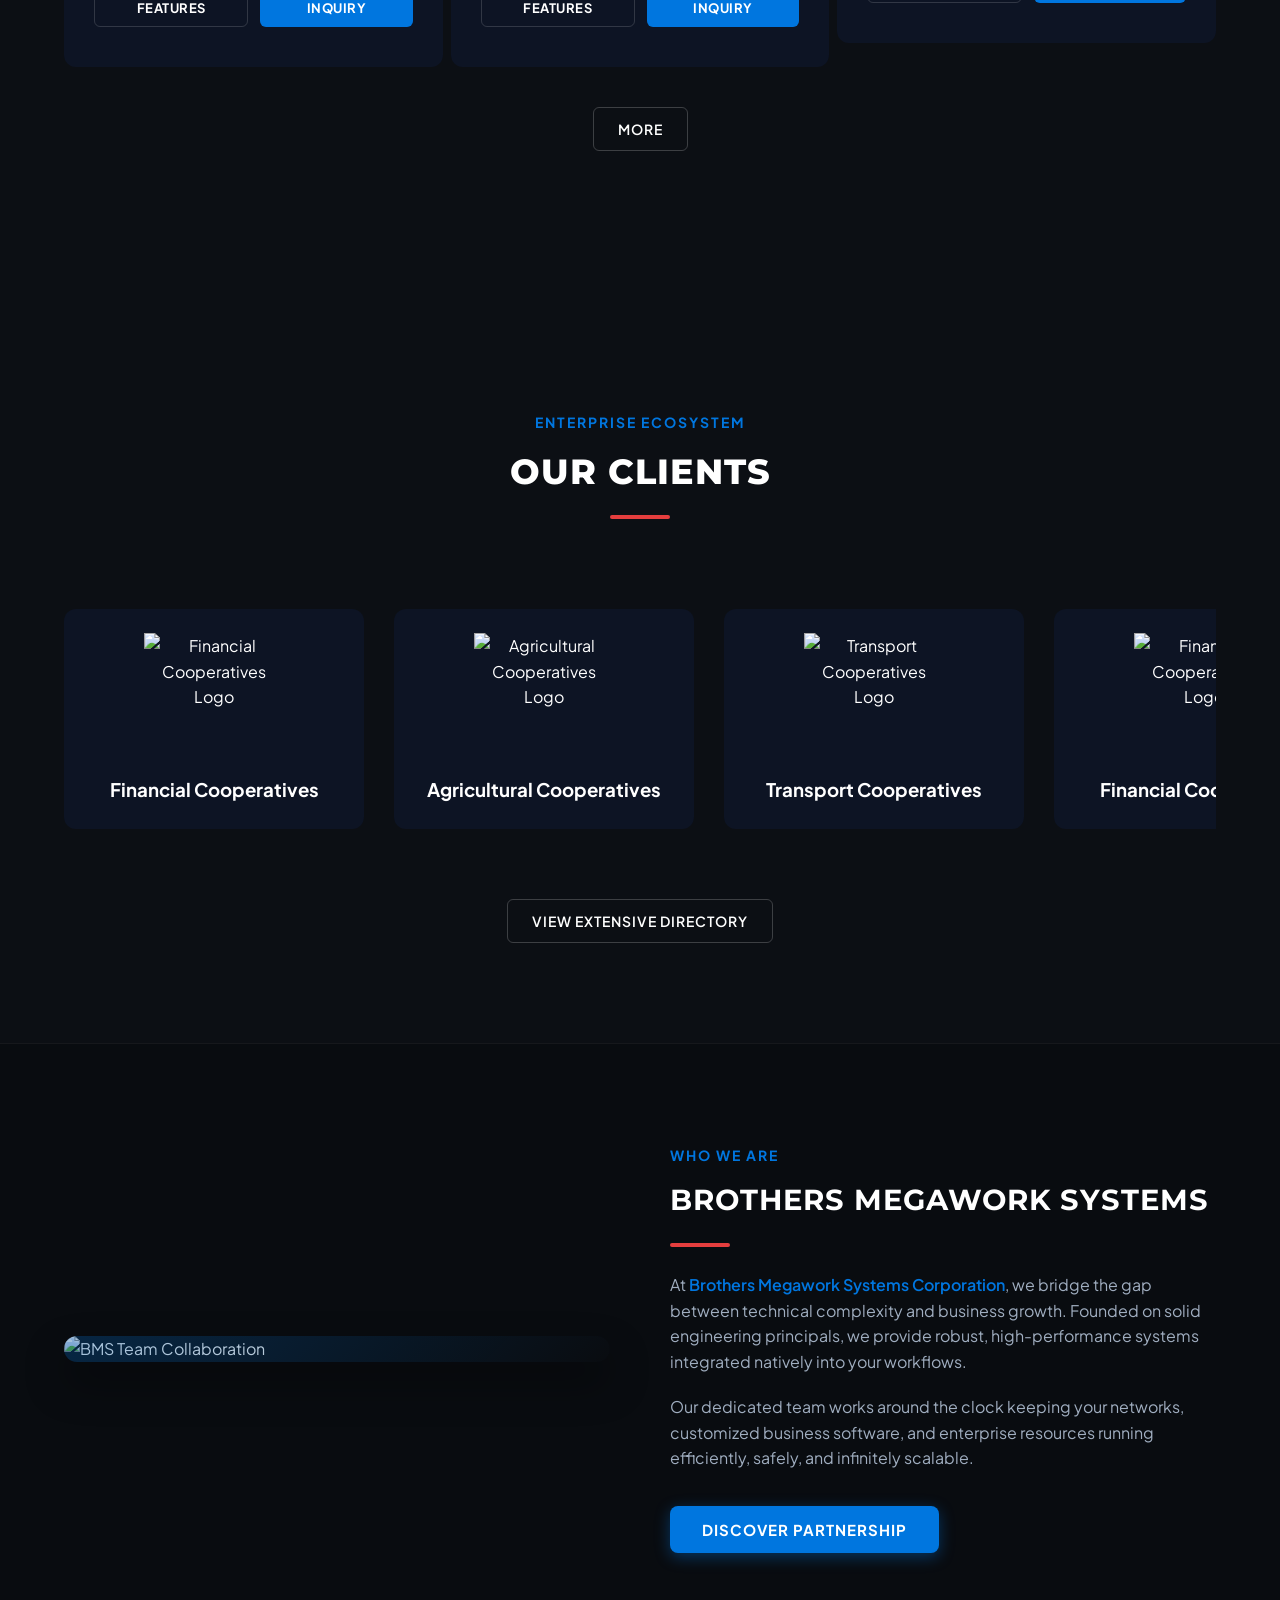
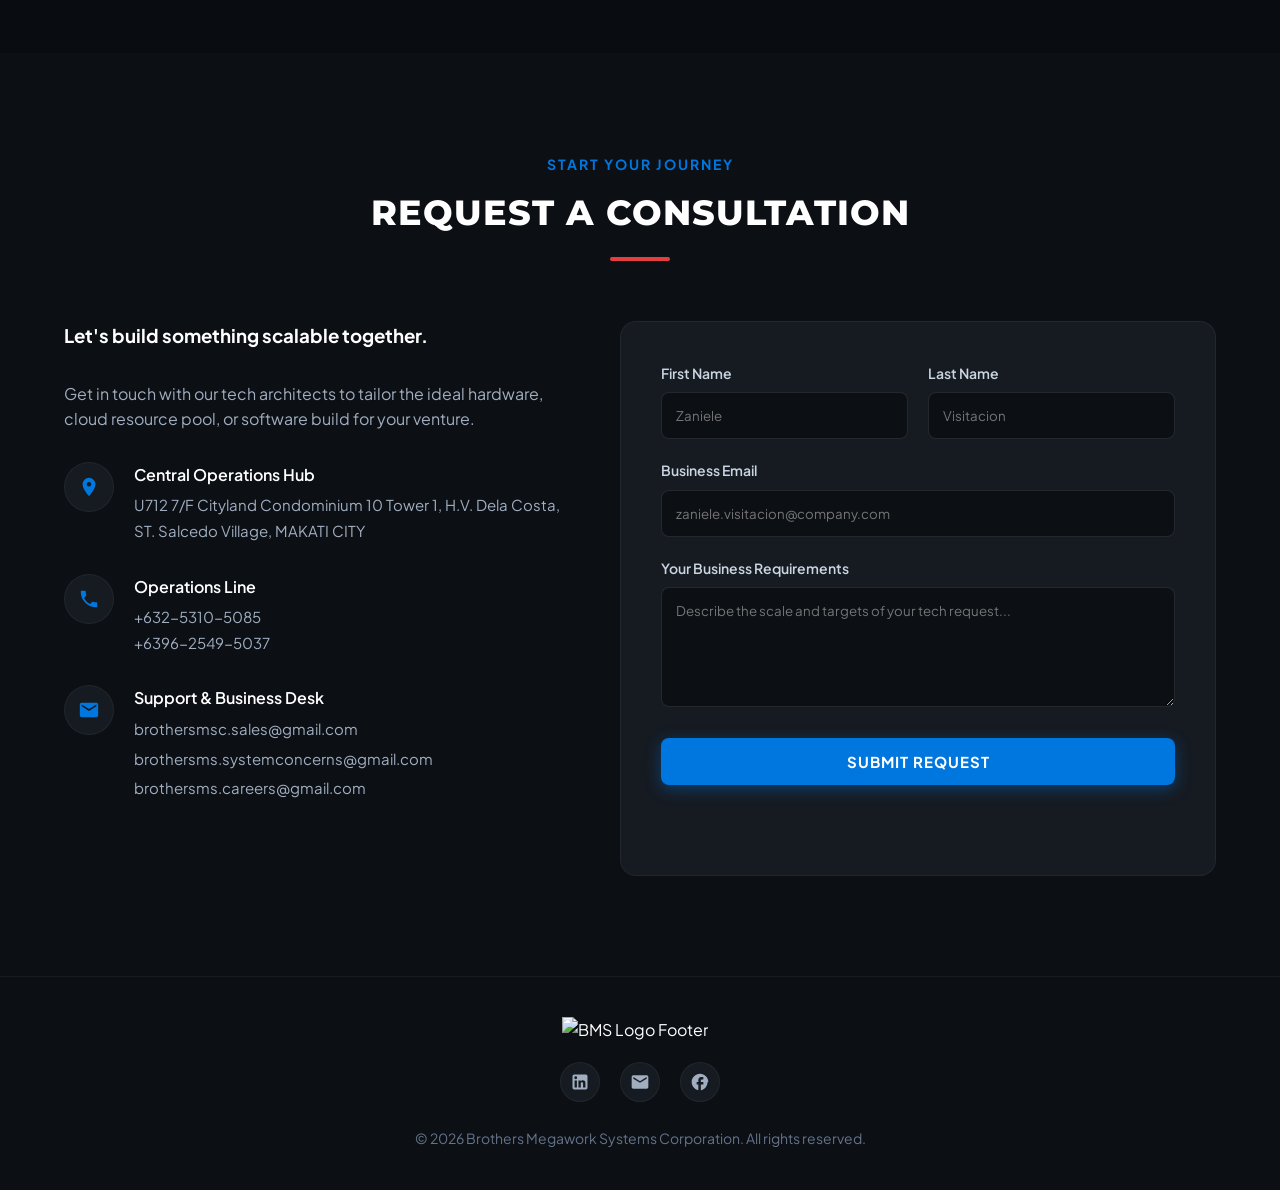
==== commit 0d5cf218: "updated" ====
--- a/index.html
+++ b/index.html
@@ -21,6 +21,15 @@
     <!-- External Stylesheets -->
     <link rel="stylesheet" href="style.css">
     <link rel="html" href="Clients">
+
+    <!--HCaptcha Verification-->
+    <meta charset="UTF-8">
+    <meta name="viewport" content="width=device-width, initial-scale=1.0">
+    <title>Brothers Megawork Systems Corporation</title>
+    
+    <script src="https://web3forms.com/client/script.js" async defer></script>
+    
+    <link rel="stylesheet" href="style.css">
     
 </head>
 <body>
@@ -163,7 +172,7 @@
                 </div>
                 <h3 class="product-name">B-HRIS-PTMS</h3>
                 <p class="product-desc">BASIC Human Resource Information System with Payroll and Time-Keeping System.</p>
-                <p class="product-desc">An all-in-one suite tracking personnel metrics, multi-tier biometric shift scheduling, compensation rules, and automated tax calculations.</p><br>
+                <p class="product-desc">An all-in-one suite tracking personnel metrics, multi-tier biometric shift scheduling, compensation rules, and automated tax calculations.</p>
                
                 <div class="product-actions">
                     <button class="btn-card-action btn-features">Features</button>
@@ -173,7 +182,7 @@
                     <ul>
                         <li>📅 Unified Employee Profile & Matrix Directories</li>
                         <li>⏱️ Biometric Integration with Real-Time Timekeeping</li>
-                        <li>💸 Automated Payroll, Government Deductions & Payslip Generation</li><br>
+                        <li>💸 Automated Payroll, Government Deductions & Payslip Generation</li>
                     </ul>
                 </div>
             </div>
@@ -192,7 +201,7 @@
                 </div>
                 <h3 class="product-name">B-AIMS</h3>
                 <p class="product-desc">BASIC Accounting with Inventory Management System.</p>
-                <p class="product-desc">Synchronizes background supply lines with general corporate ledgers, producing real-time structural audits on stock quantities alongside asset depreciation profiles.</p><br>
+                <p class="product-desc">Synchronizes background supply lines with general corporate ledgers, producing real-time structural audits on stock quantities alongside asset depreciation profiles.</p>
                
                 <div class="product-actions">
                     <button class="btn-card-action btn-features">Features</button>
@@ -202,7 +211,7 @@
                     <ul>
                         <li>📊 Double-Entry General Ledger Integration</li>
                         <li>📦 Real-Time Stock Tracking & Reorder Point Alerts</li>
-                        <li>📝 Asset Value, Depreciation & Profit-Loss Calculations</li><br>
+                        <li>📝 Asset Value, Depreciation & Profit-Loss Calculations</li>
                     </ul>
                 </div>
             </div>
@@ -302,7 +311,7 @@
 
 
     <!-- ========================================== -->
-    <!-- ABOUT SECTION                              -->
+    <!-- ABOUT SECTION                           -->
     <!-- ========================================== -->
     <section id="about" class="contact-section">
         <div class="section-container">
@@ -318,7 +327,7 @@
                     <h3 class="section-title">BROTHERS MEGAWORK SYSTEMS</h3>
                     <div class="section-divider" style="margin: 15px 0 25px 0;"></div>
                     <p>At <span class="highlight-accent">Brothers Megawork Systems Corporation</span>, we bridge the gap between technical complexity and business growth. Founded on solid engineering principals, we provide robust, high-performance systems integrated natively into your workflows.</p>
-                    <p>Our dedicated team works around the clock keeping your networks, customized business software, and enterprise resources running efficiently, safely, and infinitely scalable. Acquainted with its core values, BROTHERS MANAGEMENT SYSTEM claims that there is no impossible in pursuing excellence in all aspects -- for in God, we trust."</p>
+                    <p>Our dedicated team works around the clock keeping your networks, customized business software, and enterprise resources running efficiently, safely, and infinitely scalable.</p>
                     <button class="btn btn-primary" onclick="scrollToSec('contact')" style="margin-top: 15px;">Discover Partnership</button>
                 </div>
             </div>
@@ -388,11 +397,11 @@
                             brothersmsc.sales@gmail.com
                         </a>
                         <br>
-                        <a href="mailto:brothersms.systemconcerns@gmail.com?subject=BMS System Concern Support Inquiry" id="smart-system-email-link" title="Contact Systems Support" style="display: inline-block; margin-top: 5px;">
+                        <a href="#" id="system-email-link" title="Contact Systems Support" style="display: inline-block; margin-top: 5px;">
                             brothersms.systemconcerns@gmail.com
                         </a>
                         <br>
-                        <a href="mailto:brothersms.careers@gmail.com?subject=BMS Careers Inquiry" id="smart-system-email-link" title="Contact Careers" style="display: inline-block; margin-top: 5px;">
+                        <a href="#" id="careers-email-link" title="Contact Careers" style="display: inline-block; margin-top: 5px;">
                             brothersms.careers@gmail.com
                         </a>
                     </div>
@@ -401,7 +410,7 @@
 
             
             <form class="contact-form" id="consultationForm">
-                <input type="hidden" name="access_key" value="6419c4e1-ef7b-4db0-97b8-5edbc9098ef1">
+                <input type="hidden" name="access_key" value="6419c4e1-ef7b-4db0-97b8-5edbc9098ef1"> <!--PUBLIC KEY, NOT CRITICAL-->
                 <input type="hidden" name="subject" value="BMS Website - Enterprise Consultation Request">
                 <input type="hidden" name="from_name" value="BMS Web Portal">
                 
@@ -428,7 +437,13 @@
                     <textarea id="message" name="message" class="form-textarea" placeholder="Describe the scale and targets of your tech request..." required></textarea>
                 </div>
             
-                <button type="submit" class="btn btn-primary" style="width: 100%;">Submit Request</button>
+                <div class="captcha-container">
+                    <div class="h-captcha" data-captcha="true">   
+                </div>
+
+                <div class="btn-submit">
+                    <button type="submit" class="btn btn-primary" style="width: 100%;">Submit Request</button>
+                </div>
             </form>
         </div>
     </section>
